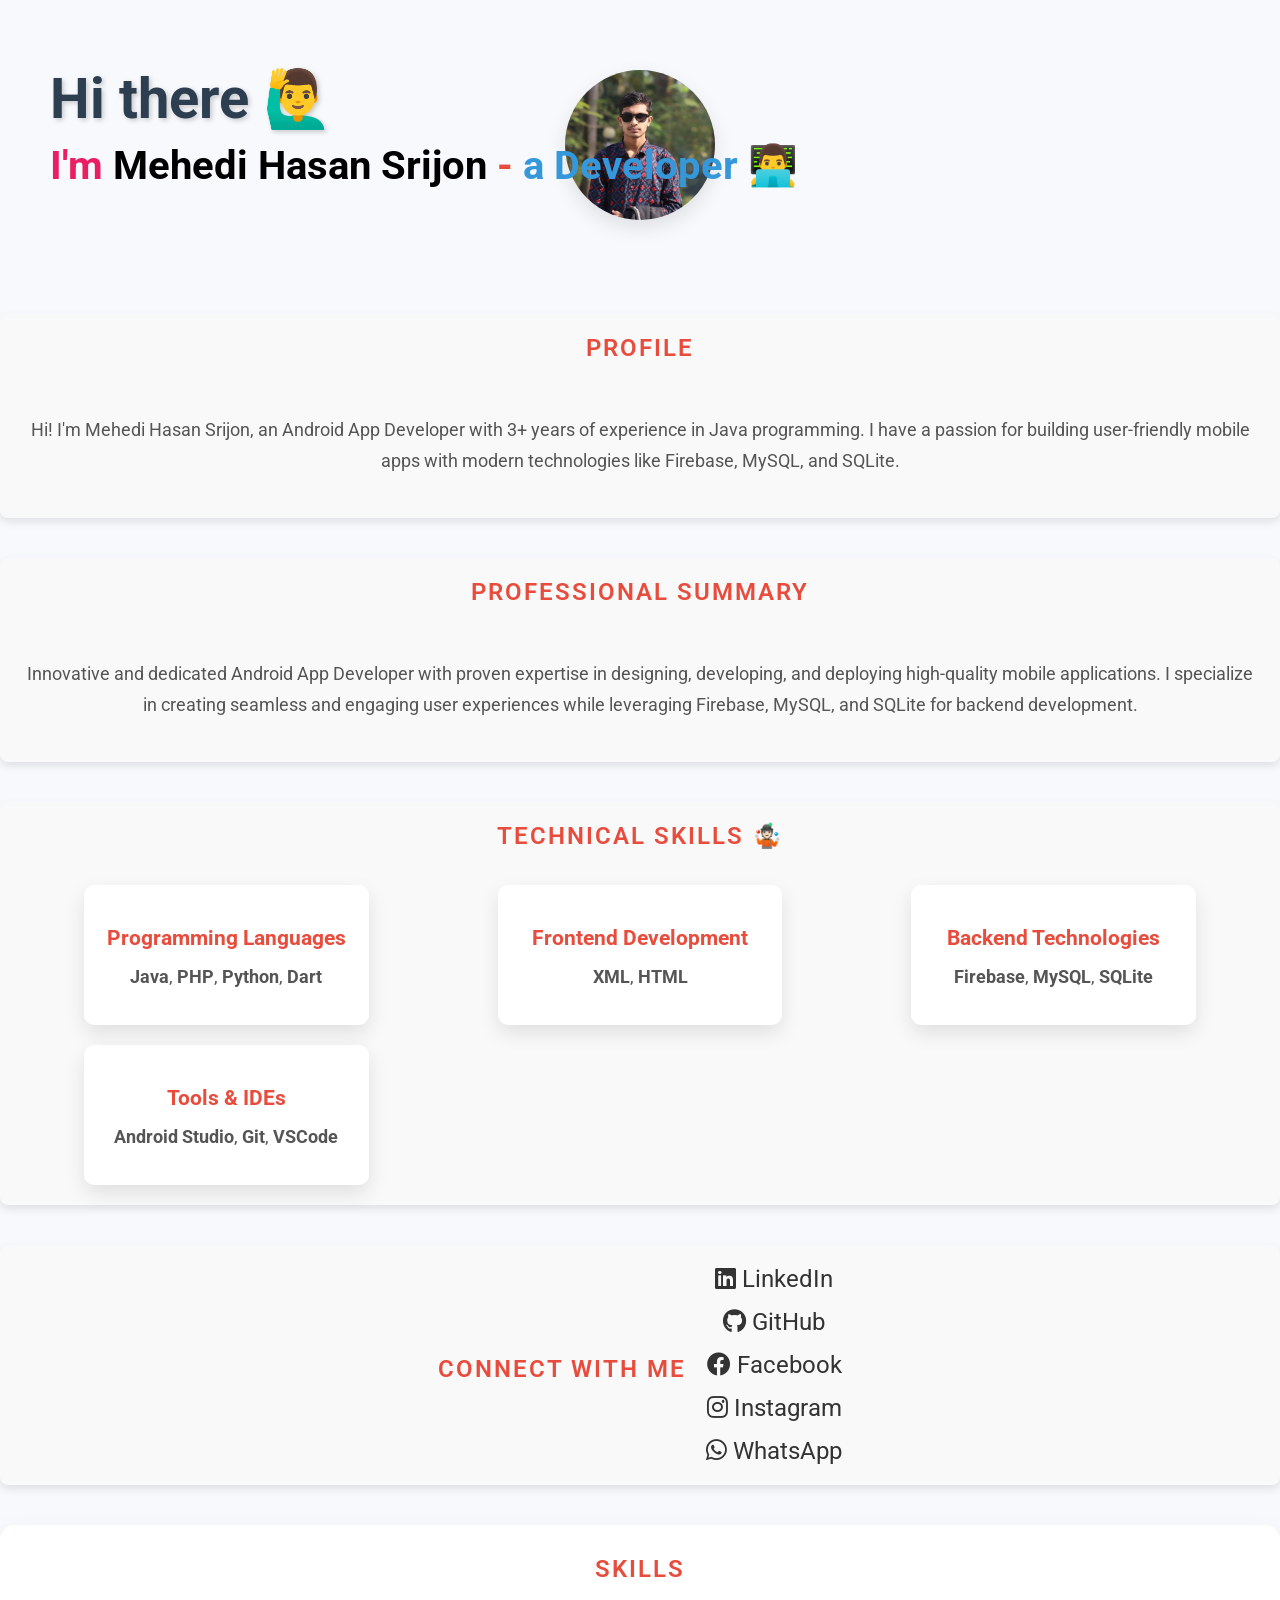
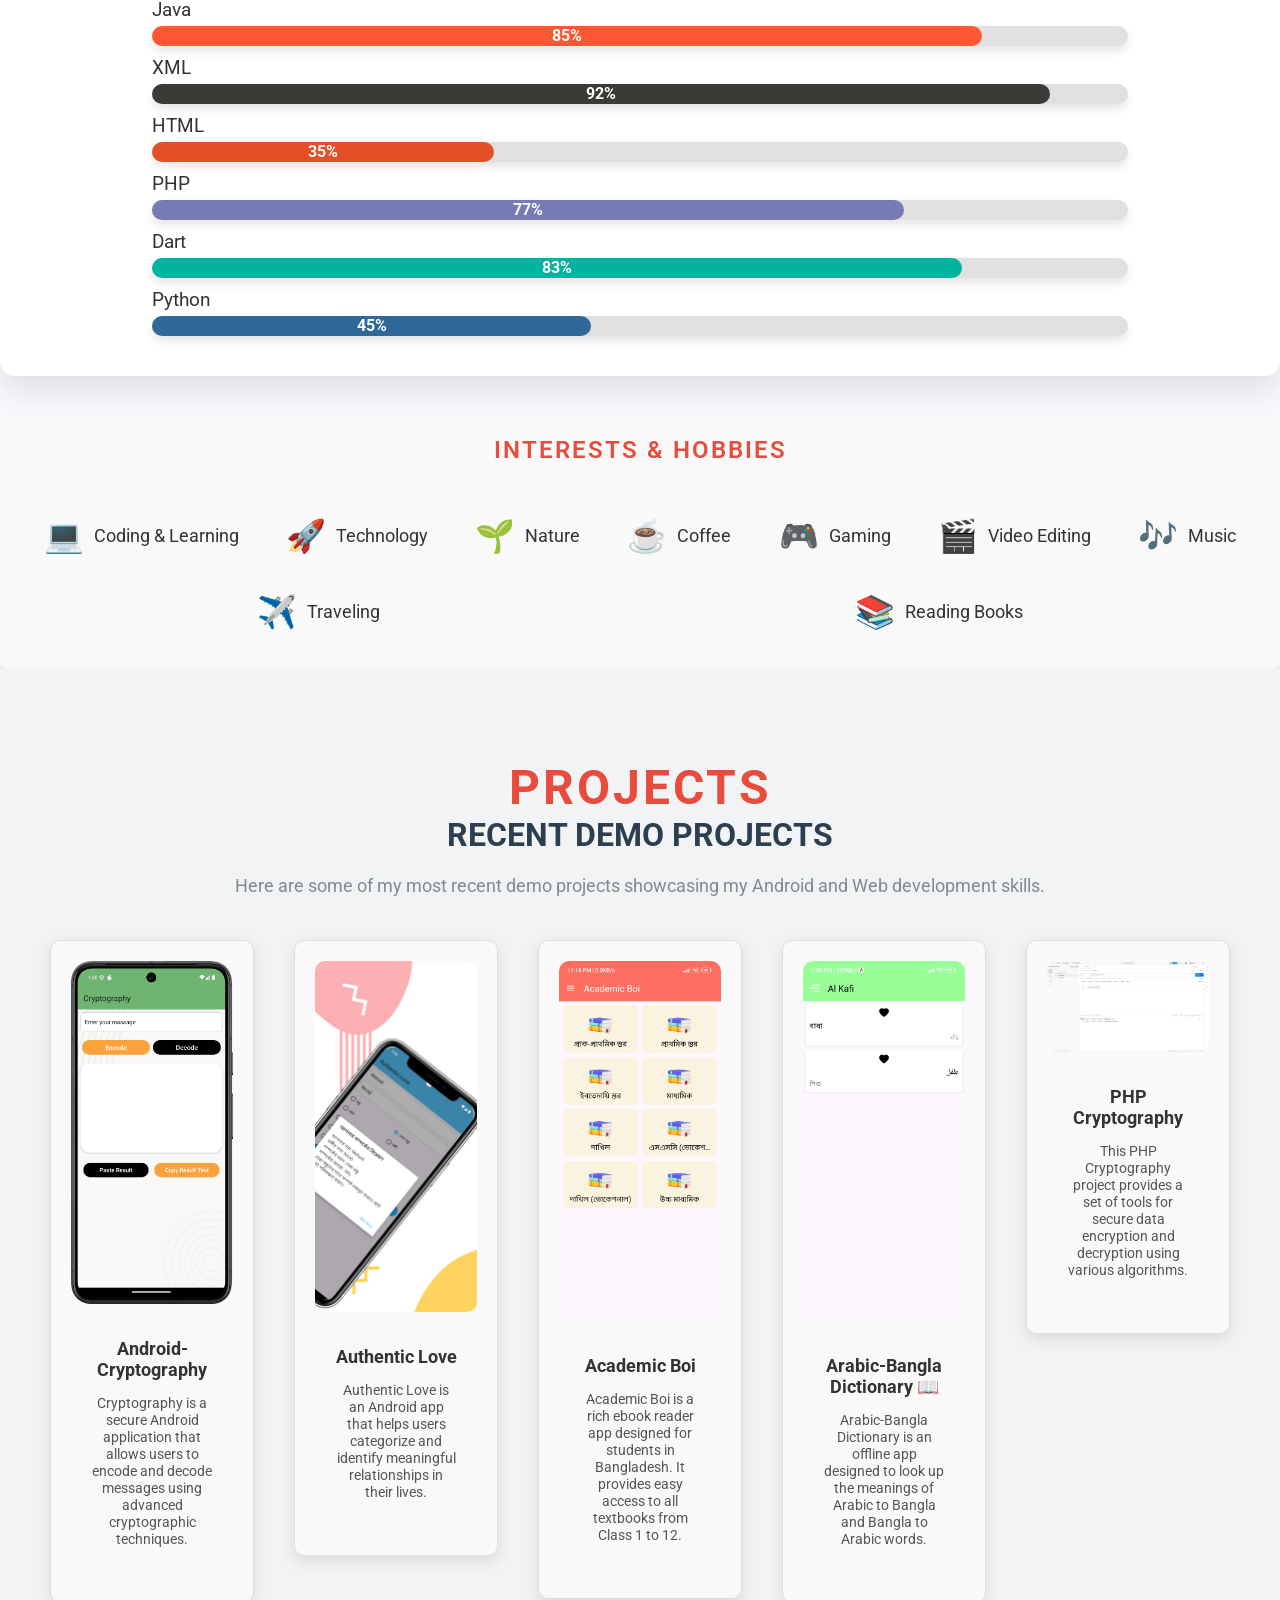
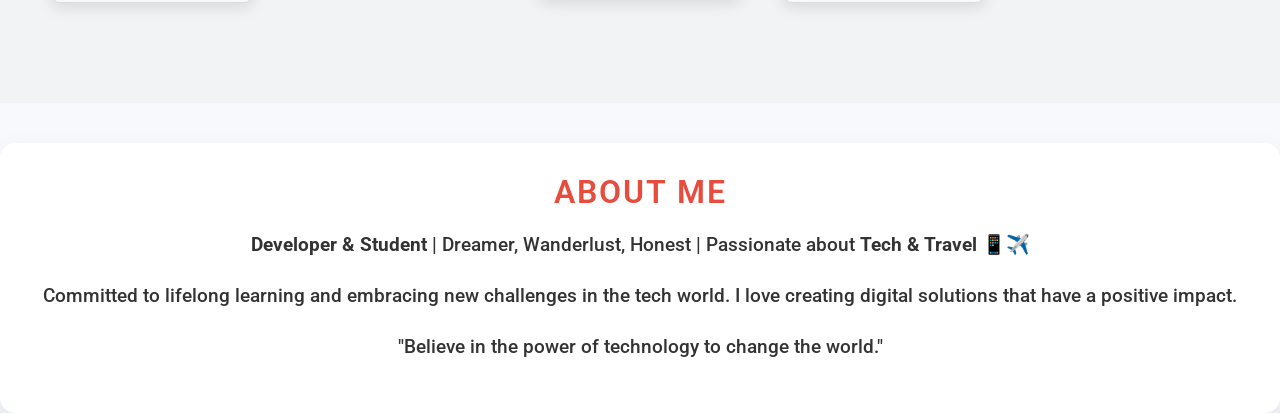
==== index.html @ 0624c105 "Initial commit" ====
<!DOCTYPE html>
<html lang="en">
<head>
    <meta charset="UTF-8">
    <meta name="viewport" content="width=device-width, initial-scale=1.0">
    <title>Mehedi Hasan Srijon - Android App Developer</title>
    <link href="https://fonts.googleapis.com/css2?family=Roboto:wght@400;500;700&display=swap" rel="stylesheet">
    <!-- FontAwesome CDN for icons -->
    <link rel="stylesheet" href="https://cdnjs.cloudflare.com/ajax/libs/font-awesome/6.0.0-beta3/css/all.min.css">
    <style>
        /* Body Styles */
        body {
            font-family: 'Roboto', sans-serif;
            margin: 0;
            padding: 0;
            background-color: #f7f9fc;
            color: #333;
            text-align: center;
        }

        .container {
            padding: 40px;
        }

        /* Content Box */
        .content {
            margin: 20px auto;
            padding: 40px;
            background-color: #ffffff;
            box-shadow: 0 15px 30px rgba(0, 0, 0, 0.1);
            width: 85%;
            border-radius: 15px;
            transition: transform 0.3s ease-in-out;
        }

        .content:hover {
            transform: scale(1.03);
        }

        .section-title {
            font-size: 2rem;
            color: #e74c3c; /* Red */
            margin-bottom: 20px;
            text-transform: uppercase;
            font-weight: 600;
            letter-spacing: 2px;
        }

        .section-text {
            font-size: 1.1rem;
            line-height: 1.8;
            margin-bottom: 20px;
            color: #555;
        }

        header {
            margin-bottom: 40px;
        }

        header h1 {
            font-size: 3.5rem;
            color: #333;
            margin-bottom: 10px;
            text-shadow: 2px 2px 5px rgba(0, 0, 0, 0.2);
        }

        header h2 {
            font-size: 2.5rem;
            color: #e74c3c;
            margin-bottom: 20px;
        }

        .profile-pic {
            border-radius: 50%;
            object-fit: cover;
            width: 250px;
            height: 250px;
            box-shadow: 0 8px 20px rgba(0, 0, 0, 0.1);
            transition: transform 0.3s ease-out;
        }

        .profile-pic:hover {
            transform: scale(1.1);
        }

        .btn {
            display: inline-block;
            padding: 14px 30px;
            font-size: 1.2rem;
            color: #fff;
            background-color: #e74c3c;
            border-radius: 50px;
            text-decoration: none;
            transition: background-color 0.3s ease-in-out;
        }

        .btn:hover {
            background-color: #c0392b;
        }

        /* Social Media Card */
        .social-card {
            margin-top: 40px;
            padding: 30px;
            background-color: #fff;
            box-shadow: 0 15px 30px rgba(0, 0, 0, 0.1);
            border-radius: 15px;
            display: flex;
            justify-content: center;
            align-items: center;
            flex-wrap: wrap;
            gap: 20px;
            transition: transform 0.3s ease, box-shadow 0.3s ease;
        }

        .social-card:hover {
            transform: scale(1.05);
            box-shadow: 0 12px 30px rgba(0, 0, 0, 0.15);
        }

        .social-links {
            display: flex;
            flex-direction: column;
            align-items: center;
            gap: 15px;
        }

        .social-links a {
            text-decoration: none;
            color: #333;
            font-size: 1.5rem;
            transition: color 0.3s ease-in-out;
        }

        .social-links a:hover {
            color: #e74c3c;
        }

        /* Skills Section */
        .skills-section {
            margin-top: 40px;
            padding: 30px;
            background-color: #fff;
            box-shadow: 0 15px 30px rgba(0, 0, 0, 0.1);
            border-radius: 15px;
        }

        .skill {
            margin-bottom: 30px;
            text-align: left;
            width: 80%;
            margin: 10px auto;
        }

        .skill-name {
            font-size: 1.2rem;
            margin-bottom: 5px;
        }

        .progress-bar {
            width: 100%;
            background-color: #e0e0e0;
            border-radius: 10px;
            height: 20px;
            box-shadow: 0 5px 10px rgba(0, 0, 0, 0.1);
        }

        .progress {
            height: 100%;
            border-radius: 10px;
            color: white;
            text-align: center;
            line-height: 20px;
            font-weight: bold;
            transition: width 1s ease;
        }

        .ftco-section {
    padding: 50px 0;
    background-color: #f1f3f4;
}

.ftco-section h1, .ftco-section h2 {
    font-size: 2.5rem;
    color: #333;
    text-transform: uppercase;
    font-weight: 700;
}

.ftco-section p {
    font-size: 1rem;
    color: #555;
}

.projects-grid {
    display: grid;
    grid-template-columns: repeat(auto-fill, minmax(250px, 1fr));
    gap: 25px;
    margin-top: 40px;
}

.project-card {
    border-radius: 10px;
    overflow: hidden;
    box-shadow: 0 8px 20px rgba(0, 0, 0, 0.1);
    background-color: #ffffff;
    transition: transform 0.3s ease, box-shadow 0.3s ease;
    margin: 10px;
}

.project-card:hover {
    transform: scale(1.05);
    box-shadow: 0 12px 30px rgba(0, 0, 0, 0.15);
}

.project-card img {
    width: 100%;
    height: auto;
    object-fit: cover;
    transition: transform 0.3s ease;
}

.project-card img:hover {
    transform: scale(1.1);
}

.project-card .text {
    padding: 20px;
}

.project-card .text h3 {
    font-size: 1.4rem;
    color: #e74c3c;
    margin-bottom: 15px;
}

.project-card .text p {
    font-size: 1rem;
    color: #555;
}

.projects-grid .project-card a {
    text-decoration: none;
}

/* Updated Colors for Projects Section */
.heading-section h1.big {
    font-size: 3rem;
    color: #e74c3c; /* Bright Red */
    text-transform: uppercase;
    font-weight: 700;
    letter-spacing: 3px;
}

.heading-section h2 {
    font-size: 2rem;
    color: #2c3e50; /* Dark Grey */
    margin-bottom: 15px;
}

.heading-section p {
    font-size: 1.1rem;
    color: #7f8c8d; /* Soft Grey */
    line-height: 1.6;
    margin-bottom: 30px;
}

.social-card {
    background-color: #f9f9f9;
    padding: 20px;
    border-radius: 8px;
    box-shadow: 0 4px 8px rgba(0, 0, 0, 0.1);
}

.section-title {
    font-size: 1.5em;
    margin-bottom: 15px;
    text-align: center;
}

.interests-list {
    display: flex;
    flex-wrap: wrap;
    justify-content: space-around;
}

.interest-item {
    display: flex;
    align-items: center;
    margin: 10px 20px;
}

.icon {
    font-size: 2em;
    margin-right: 10px;
}

p {
    font-size: 1.1em;
    color: #333;
}

/* Improved Colors for Profile Header */
header h1 {
    font-size: 3.5rem;
    color: #2c3e50; /* Dark Grey */
    margin-bottom: 10px;
    text-shadow: 2px 2px 5px rgba(0, 0, 0, 0.2);
}

header h2 {
    font-size: 2.5rem;
    color: #e74c3c; /* Red for emphasis */
    margin-bottom: 20px;
    font-weight: bold;
}

#typing-animation {
    color: #3498db; /* Blue for typing animation */
    font-weight: bold;
    display: inline-block;
}

/* Profile Picture Hover Effect */
.profile-pic {
    border-radius: 50%;
    object-fit: cover;
    width: 250px;
    height: 250px;
    box-shadow: 0 8px 20px rgba(0, 0, 0, 0.1);
    transition: transform 0.3s ease-out;
}

.profile-pic:hover {
    transform: scale(1.1);
}

.personal-info {
    margin-top: 40px;
    padding: 30px;
    background-color: #fff;
    box-shadow: 0 15px 30px rgba(0, 0, 0, 0.1);
    border-radius: 15px;
    text-align: center;
}

.personal-info h2 {
    font-size: 2rem;
    color: #e74c3c;
    margin-bottom: 15px;
}

.personal-info p {
    font-size: 1.2rem;
    color: #333;
    font-weight: 500;
    line-height: 1.6;
}

.highlight-im {
  color: #E91E63; /* Vibrant magenta for "I'm" */
}

.highlight-name {
  color: #000000; /* Rich teal for "Mehedi Hasan Srijon" */
}

.java { background-color: #FF5733; }
.kotlin { background-color: #7F52FF; }
.xml { background-color: #3B3A36; }
.html { background-color: #E34F26; }
.php { background-color: #777BB3; }
.dart { background-color: #00B4A0; }
.python { background-color: #306998; }



    </style>
</head>
<head>
  <style>
    header {
      background-image: url('images/Cover.jpg'); /* Replace with your background image path */
      background-size: cover; /* Ensures the image covers the entire header */
      background-position: center; /* Centers the image */
      color: white; /* Makes the text white for better visibility */
      padding: 50px; /* Adds padding around the header content */
      position: relative; /* Allows positioning of elements inside */
      text-align: center; /* Ensures the profile picture is centered */
    }
    .text-content {
      position: absolute; /* Positions the text content over the header */
      top: 50%; /* Vertically centers the text */
      left: 50px; /* Moves the text to the left */
      transform: translateY(-50%); /* Centers the text vertically */
      text-align: left; /* Aligns the text to the left */
    }
    h1, h2 {
      margin: 0; /* Removes default margins */
    }
    h1 {
      font-size: 2.5em; /* Adjusts the size of the main heading */
    }
    h2 {
      font-size: 1.5em; /* Adjusts the size of the subheading */
    }
    .profile-pic {
      margin-top: 20px; /* Adds space between the image and the header */
      border-radius: 50%; /* Makes the image circular */
      width: 150px; /* Adjust the size of the profile picture */
      height: 150px;
      object-fit: cover; /* Ensures the image fits nicely in the circular frame */
    }
  </style>
</head>

<body>
  <header>
    <div class="text-content">
      <h1>Hi there 🙋‍♂️</h1>
      <h2><span class="highlight-im">I'm</span> <span class="highlight-name">Mehedi Hasan Srijon</span> - <span id="typing-animation"></span></h2>
    </div>
    <img class="profile-pic" src="images/Profile Picture.jpg" alt="Mehedi Hasan Srijon">
  </header>

  <script>
    const typingTexts = [
      'a Developer 👨‍💻',
      'a Designer 🎨',
      'a Student 📚',
      'a Traveller ✈️',
      'a Coffee Lover ☕'
    ];

    const typingAnimationElement = document.getElementById('typing-animation');
    let textIndex = 0;
    let charIndex = 0;

    function type() {
      if (charIndex < typingTexts[textIndex].length) {
        typingAnimationElement.textContent += typingTexts[textIndex].charAt(charIndex);
        charIndex++;
        setTimeout(type, 100); // Adjust typing speed here (100ms per character)
      } else {
        setTimeout(erase, 2000); // Pause before erasing
      }
    }

    function erase() {
      if (charIndex > 0) {
        typingAnimationElement.textContent = typingAnimationElement.textContent.slice(0, -1);
        charIndex--;
        setTimeout(erase, 50); // Adjust erasing speed here (50ms per character)
      } else {
        textIndex = (textIndex + 1) % typingTexts.length; // Move to the next text
        setTimeout(type, 500); // Pause before typing the next text
      }
    }

    // Start the typing animation
    document.addEventListener('DOMContentLoaded', () => {
      type();
    });
  </script>

<body>
    <!-- About Section -->
    <div class="social-card">
      <h2 class="section-title">Profile</h2>
      <p class="section-text">
        Hi! I'm Mehedi Hasan Srijon, an Android App Developer with 3+ years of experience in Java programming. 
        I have a passion for building user-friendly mobile apps with modern technologies like Firebase, MySQL, and SQLite.
      </p>
    </div>
    
    <div class="social-card">
      <h2 class="section-title">Professional Summary</h2>
      <p class="section-text">
        Innovative and dedicated Android App Developer with proven expertise in designing, developing, and deploying high-quality mobile applications. 
        I specialize in creating seamless and engaging user experiences while leveraging Firebase, MySQL, and SQLite for backend development.
      </p>
    </div>

<!-- Technical Skills Section -->
<div class="social-card">
  <h2 class="section-title">Technical Skills 🤹🏻</h2>
  <div class="skills-row">
      <div class="skill-item">
          <h3>Programming Languages</h3>
          <p><strong>Java</strong>, <strong>PHP</strong>, <strong>Python</strong>, <strong>Dart</strong></p>
      </div>
      <div class="skill-item">
          <h3>Frontend Development</h3>
          <p><strong>XML</strong>, <strong>HTML</strong></p>
      </div>
      <div class="skill-item">
          <h3>Backend Technologies</h3>
          <p><strong>Firebase</strong>, <strong>MySQL</strong>, <strong>SQLite</strong></p>
      </div>
      <div class="skill-item">
          <h3>Tools & IDEs</h3>
          <p><strong>Android Studio</strong>, <strong>Git</strong>, <strong>VSCode</strong></p>
      </div>
  </div>
</div>

<!-- CSS to style the row layout -->
<style>
  .skills-row {
    display: flex;
    flex-wrap: wrap;
    justify-content: space-between;
    gap: 20px;
  }

  .skill-item {
    background-color: #ffffff;
    padding: 20px;
    border-radius: 10px;
    box-shadow: 0 8px 20px rgba(0, 0, 0, 0.1);
    width: 22%; /* Adjust the width for responsiveness */
    transition: transform 0.3s ease, box-shadow 0.3s ease;
  }

  .skill-item:hover {
    transform: scale(1.05);
    box-shadow: 0 12px 30px rgba(0, 0, 0, 0.15);
  }

  .skill-item h3 {
    font-size: 1.3rem;
    color: #e74c3c; /* Red for emphasis */
    margin-bottom: 10px;
  }

  .skill-item p {
    font-size: 1.1rem;
    color: #555;
  }

  /* Make the layout responsive */
  @media (max-width: 800px) {
    .skill-item {
      width: 45%; /* 2 items per row on medium screens */
    }
  }

  @media (max-width: 500px) {
    .skill-item {
      width: 100%; /* 1 item per row on small screens */
    }
  }
</style>

    <!-- Social Media Links Card -->
    <div class="social-card">
        <h3 class="section-title">Connect With Me</h3>
        <div class="social-links">
          <a href="https://www.linkedin.com/in/mehedihasansrijon" target="_blank"><i class="fab fa-linkedin"></i> LinkedIn</a>
          <a href="https://github.com/mehedihasansrijon" target="_blank"><i class="fab fa-github"></i> GitHub</a>
          <a href="https://www.facebook.com/mehedihasansrijon0" target="_blank"><i class="fab fa-facebook"></i> Facebook</a>
          <a href="https://www.instagram.com/mehedihasansrijon" target="_blank"><i class="fab fa-instagram"></i> Instagram</a>
          <a href="https://wa.link/hzqwtf" target="_blank"><i class="fab fa-whatsapp"></i> WhatsApp</a>
      </div>
    </div>

    <!-- Skills Section -->
    <div class="skills-section">
        <h2 class="section-title">Skills</h2>

        <!-- Java Skill -->
        <div class="skill">
            <div class="skill-name">Java</div>
            <div class="progress-bar">
                <div class="progress java" style="width: 85%;">85%</div>
            </div>
        </div>

        <!-- XML Skill -->
        <div class="skill">
            <div class="skill-name">XML</div>
            <div class="progress-bar">
                <div class="progress xml" style="width: 92%;">92%</div>
            </div>
        </div>

        <!-- HTML Skill -->
        <div class="skill">
            <div class="skill-name">HTML</div>
            <div class="progress-bar">
                <div class="progress html" style="width: 35%;">35%</div>
            </div>
        </div>

        <!-- PHP Skill -->
        <div class="skill">
            <div class="skill-name">PHP</div>
            <div class="progress-bar">
                <div class="progress php" style="width: 77%;">77%</div>
            </div>
        </div>

        <!-- Dart Skill -->
<div class="skill">
  <div class="skill-name">Dart</div>
  <div class="progress-bar">
      <div class="progress dart" style="width: 83%;">83%</div>
  </div>
</div>

<!-- Python Skill -->
<div class="skill">
  <div class="skill-name">Python</div>
  <div class="progress-bar">
      <div class="progress python" style="width: 45%;">45%</div>
  </div>
</div>
    </div>
</div>

<div class="social-card">
  <h2 class="section-title">Interests & Hobbies</h2>
  <div class="interests-list">
    <div class="interest-item">
      <span class="icon">💻</span>
      <p>Coding & Learning</p>
  </div>
    <div class="interest-item">
      <span class="icon">🚀</span>
      <p>Technology</p>
  </div>
    <div class="interest-item">
      <span class="icon">🌱</span>
      <p>Nature</p>
  </div>
    <div class="interest-item">
          <span class="icon">☕</span>
          <p>Coffee</p>
      </div>
      <div class="interest-item">
          <span class="icon">🎮</span>
          <p>Gaming</p>
      </div>
      <div class="interest-item">
          <span class="icon">🎬</span>
          <p>Video Editing</p>
      </div>
      <div class="interest-item">
          <span class="icon">🎶</span>
          <p>Music</p>
      </div>
      <div class="interest-item">
          <span class="icon">✈️</span>
          <p>Traveling</p>
      </div>
      <div class="interest-item">
          <span class="icon">📚</span>
          <p>Reading Books</p>
      </div>
  </div>
</div>


<!-- Project Section -->
<section class="ftco-section" id="project-section">
  <div class="container">
    <div class="row justify-content-center mb-5 pb-5">
      <div class="col-md-7 heading-section text-center">
        <h1 class="big">Projects</h1>
        <h2>Recent Demo Projects</h2>
        <p>Here are some of my most recent demo projects showcasing my Android and Web development skills.</p>
      </div>
    </div>

    <!-- Projects in Grid Layout -->
    <div class="row row-cols-1 row-cols-md-3 row-cols-lg-5 g-4">
      <!-- Project: Android-Cryptography -->
      <div class="col">
        <div class="project-card">
          <a href="https://github.com/mehedihasansrijon/Android-Cryptography" class="zoom-effect" target="_blank">
            <img src="images/Android-Cryptography.png" alt="Android-Cryptography App" class="img-fluid project-image">
          </a>
          <div class="text">
            <h3><a href="https://github.com/mehedihasansrijon/Android-Cryptography" target="_blank">Android-Cryptography</a></h3>
            <p>Cryptography is a secure Android application that allows users to encode and decode messages using advanced cryptographic techniques.</p>
          </div>
        </div>
      </div>

      <!-- Project: Authentic Love -->
      <div class="col">
        <div class="project-card">
          <a href="https://github.com/mehedihasansrijon/authentic-love" class="zoom-effect" target="_blank">
            <img src="images/Authentic Love.jpeg" alt="Authentic Love App" class="img-fluid project-image">
          </a>
          <div class="text">
            <h3><a href="https://github.com/mehedihasansrijon/authentic-love" target="_blank">Authentic Love</a></h3>
            <p>Authentic Love is an Android app that helps users categorize and identify meaningful relationships in their lives.</p>
          </div>
        </div>
      </div>

      <!-- Project: Academic Boi -->
      <div class="col">
        <div class="project-card">
          <a href="https://github.com/mehedihasansrijon/Academic-Boi" class="zoom-effect" target="_blank">
            <img src="images/Academic Boi.jpg" alt="Academic Boi App" class="img-fluid project-image">
          </a>
          <div class="text">
            <h3><a href="https://github.com/mehedihasansrijon/Academic-Boi" target="_blank">Academic Boi</a></h3>
            <p>Academic Boi is a rich ebook reader app designed for students in Bangladesh. It provides easy access to all textbooks from Class 1 to 12.</p>
          </div>
        </div>
      </div>

      <!-- Project: Arabic-Bangla Dictionary -->
      <div class="col">
        <div class="project-card">
          <a href="https://github.com/mehedihasansrijon/Arabic-Bangla-Dictionary" class="zoom-effect" target="_blank">
            <img src="images/Arabic-Bangla Dictionary.jpg" alt="Arabic-Bangla Dictionary App" class="img-fluid project-image">
          </a>
          <div class="text">
            <h3><a href="https://github.com/mehedihasansrijon/Arabic-Bangla-Dictionary" target="_blank">Arabic-Bangla Dictionary 📖</a></h3>
            <p>Arabic-Bangla Dictionary is an offline app designed to look up the meanings of Arabic to Bangla and Bangla to Arabic words.</p>
          </div>
        </div>
      </div>

      <!-- Project: PHP Cryptography -->
      <div class="col">
        <div class="project-card">
          <a href="https://github.com/mehedihasansrijon/PHP-Cryptography" class="zoom-effect" target="_blank">
            <img src="images/PHP Cryptography.png" alt="PHP Cryptography" class="img-fluid project-image">
          </a>
          <div class="text">
            <h3><a href="https://github.com/mehedihasansrijon/PHP-Cryptography" target="_blank">PHP Cryptography</a></h3>
            <p>This PHP Cryptography project provides a set of tools for secure data encryption and decryption using various algorithms.</p>
          </div>
        </div>
      </div>
    </div>
  </div>
</section>

<style>
  .project-image {
    width: 100%;  /* Ensures image takes full width within its container */
    height: 250px; /* Fixed height for the images to make them look consistent */
    object-fit: cover; /* Ensures images fill their container without distortion */
    border-radius: 10px; /* Rounded corners for a soft, modern look */
    transition: transform 0.3s ease, box-shadow 0.3s ease; /* Smooth hover effect */
  }

  .project-card:hover .project-image {
    transform: scale(1.05); /* Slight zoom effect */
    box-shadow: 0 4px 8px rgba(0, 0, 0, 0.2); /* Add subtle shadow on hover */
  }

  .project-card {
    border: 1px solid #ddd;
    border-radius: 10px;
    overflow: hidden;
    background: #fff;
    box-shadow: 0 2px 5px rgba(0, 0, 0, 0.1); /* Add subtle shadow around the card */
    transition: box-shadow 0.3s ease; /* Smooth shadow effect on hover */
  }

  .project-card:hover {
    box-shadow: 0 4px 10px rgba(0, 0, 0, 0.2); /* Increase shadow on hover */
  }

  .text {
    padding: 15px;
    text-align: center;
  }

  .text h3 a {
    font-size: 18px;
    color: #333;
    text-decoration: none;
  }

  .text p {
    font-size: 14px;
    color: #666;
    margin-top: 10px;
  }

  /* Grid styling */
  .row-cols-md-3 {
    display: grid;
    grid-template-columns: repeat(3, 1fr); /* 3 columns on medium screens */
    gap: 30px; /* Adjust the gap between items */
  }

  .row-cols-lg-5 {
    grid-template-columns: repeat(5, 1fr); /* 5 columns on large screens */
  }

  .g-4 {
    gap: 20px;
  }

  @media (max-width: 991px) {
    .row-cols-md-3 {
      grid-template-columns: repeat(2, 1fr); /* 2 columns on medium screens */
    }
  }

  @media (max-width: 767px) {
    .row-cols-md-3 {
      grid-template-columns: 1fr; /* 1 column on small screens */
    }
  }
</style>



<style>
    /* Grid Layout Styling */
    .project-grid {
        display: grid;
        grid-template-columns: repeat(auto-fill, minmax(300px, 1fr)); /* 4-5 items per row */
        gap: 20px; /* Space between items */
    }

    .project-card {
        background-color: #f9f9f9;
        padding: 20px;
        border-radius: 10px;
        box-shadow: 0px 5px 15px rgba(0, 0, 0, 0.1);
        text-align: center;
        transition: transform 0.3s ease-in-out;
    }

    .project-card:hover {
        transform: translateY(-10px);
    }

    .project-image {
        width: 100%;
        height: 200px; /* Uniform height for images */
        object-fit: cover;
        border-radius: 10px;
    }

    .project-card .text h3 {
        font-size: 1.1rem;
        font-weight: bold;
        margin-top: 10px;
    }

    .project-card .text p {
        font-size: 0.9rem;
        color: #555;
    }
</style>

<div class="personal-info">
  <h2 class="section-title">About Me</h2>
  <p class="section-text">
      <strong>Developer & Student</strong> | Dreamer, Wanderlust, Honest | Passionate about <strong>Tech & Travel</strong> 📱✈️
  </p>
  <p class="section-text">
      Committed to lifelong learning and embracing new challenges in the tech world. I love creating digital solutions that have a positive impact. 
  </p>
  <p class="section-text">
      "Believe in the power of technology to change the world."
  </p>
</div>

</body>
</html>
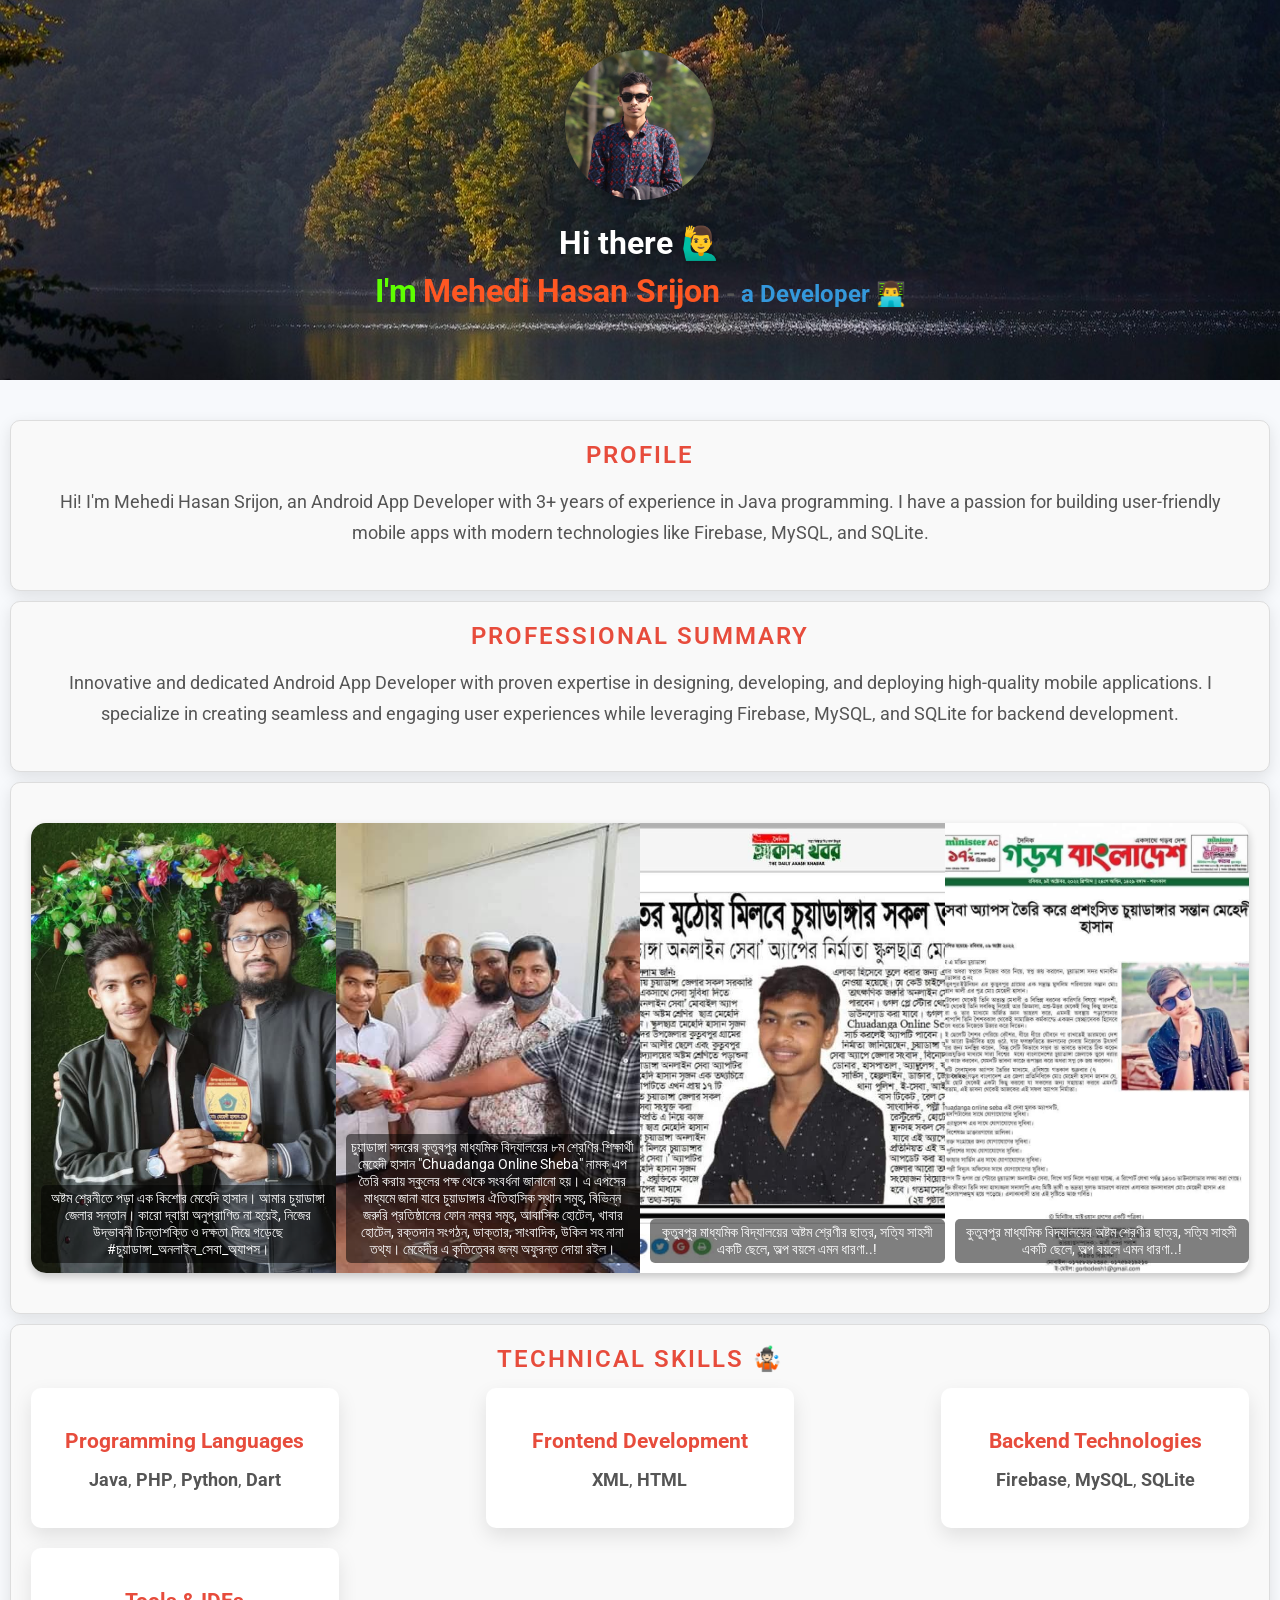
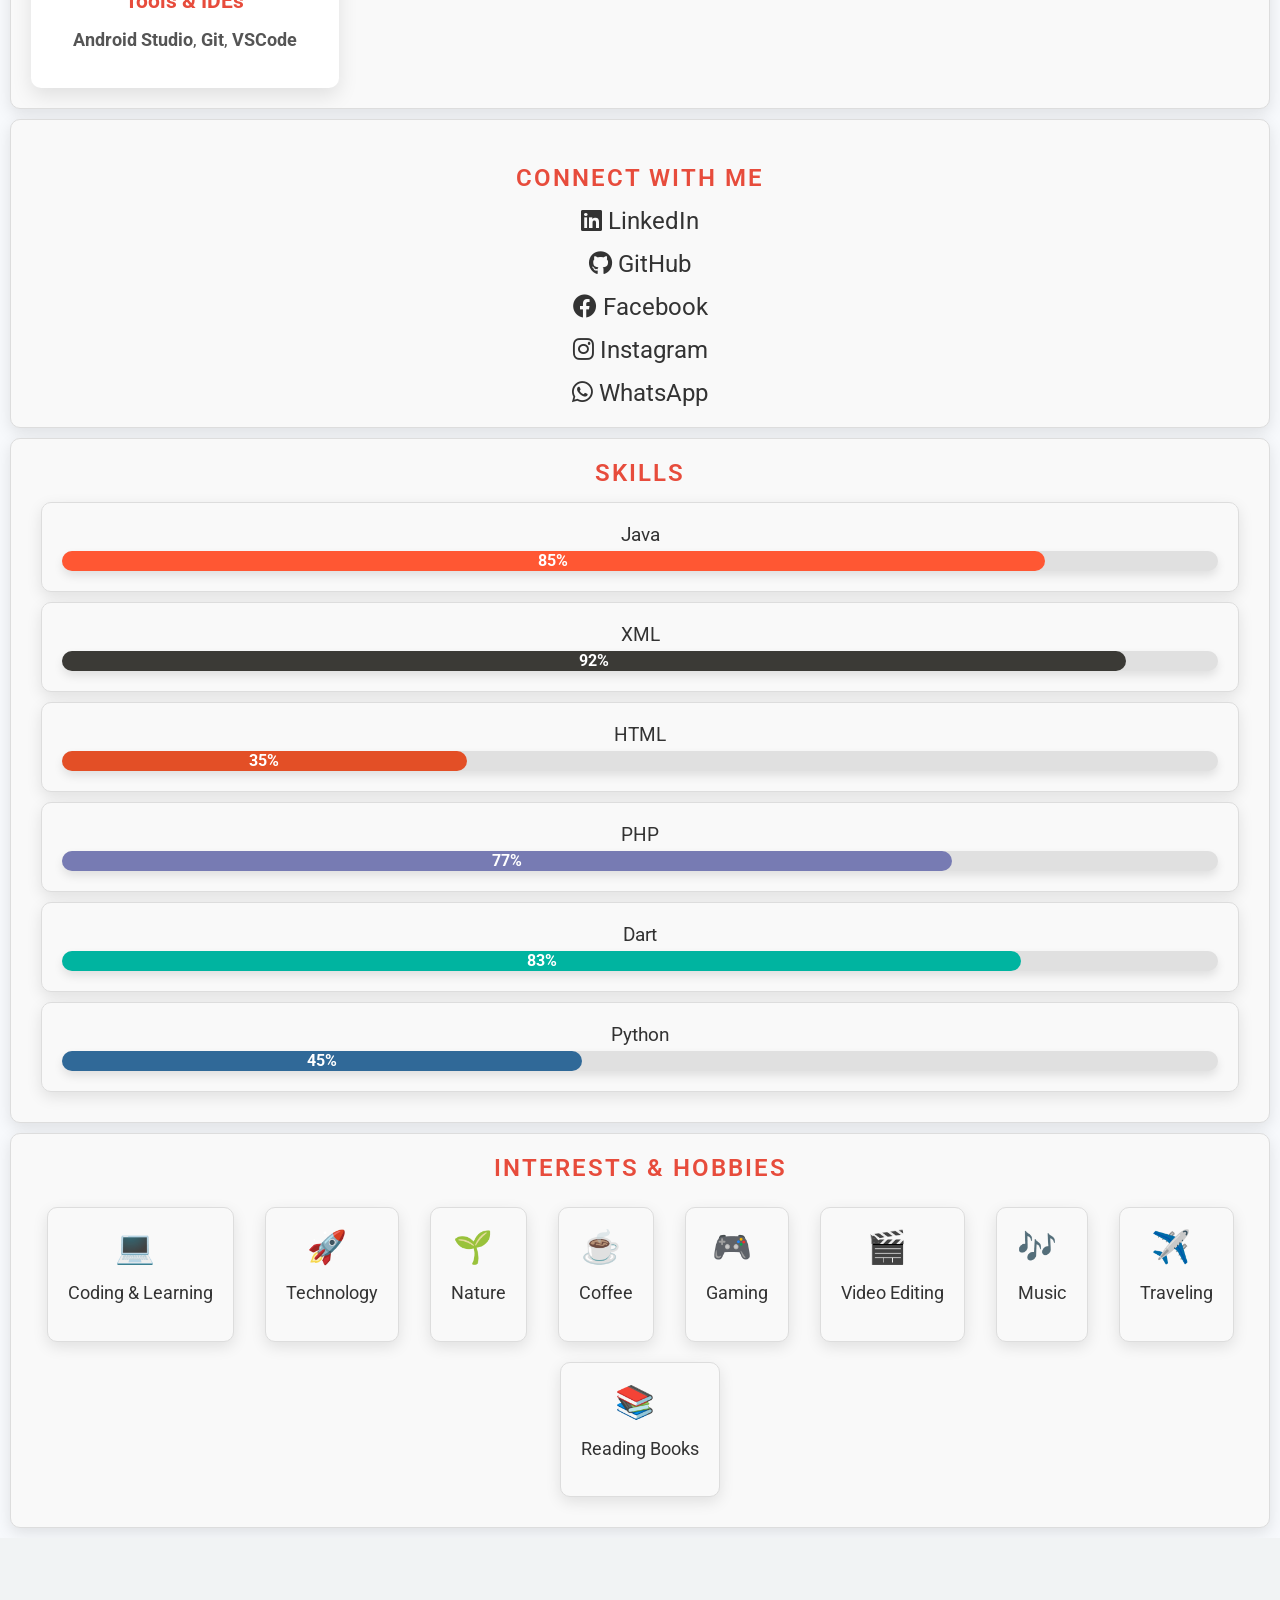
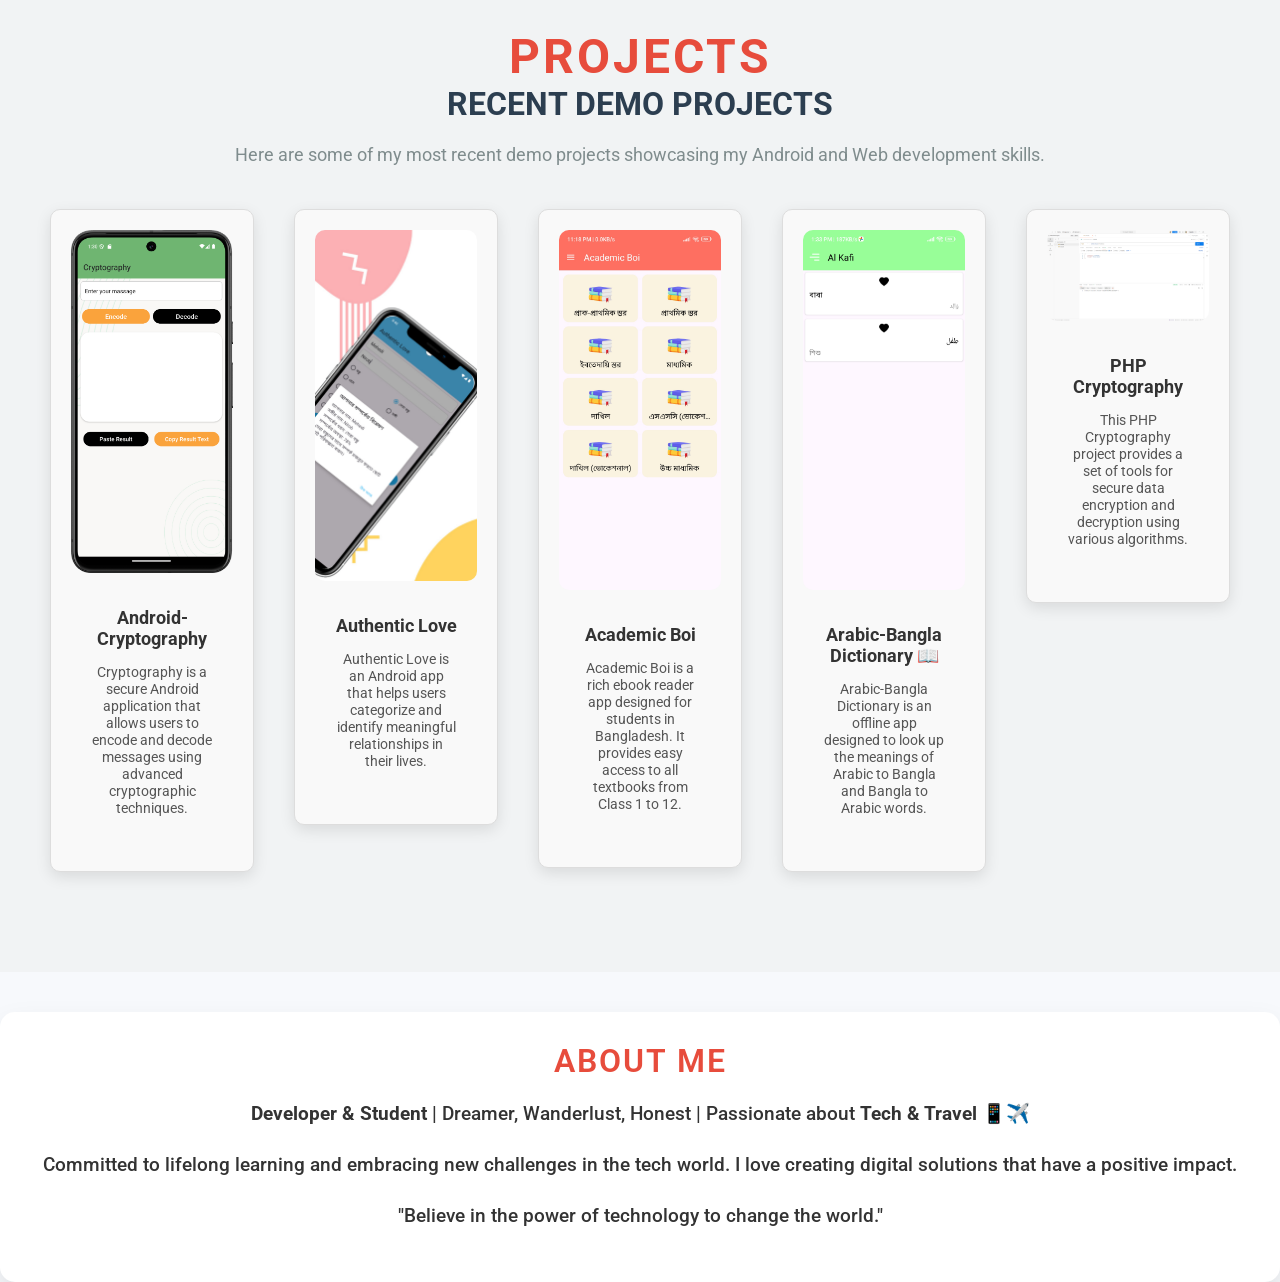
==== commit c62c8c97: "Reponsive design and something added." ====
--- a/index.html
+++ b/index.html
@@ -5,467 +5,68 @@
     <meta name="viewport" content="width=device-width, initial-scale=1.0">
     <title>Mehedi Hasan Srijon - Android App Developer</title>
     <link href="https://fonts.googleapis.com/css2?family=Roboto:wght@400;500;700&display=swap" rel="stylesheet">
-    <!-- FontAwesome CDN for icons -->
     <link rel="stylesheet" href="https://cdnjs.cloudflare.com/ajax/libs/font-awesome/6.0.0-beta3/css/all.min.css">
-    <style>
-        /* Body Styles */
-        body {
-            font-family: 'Roboto', sans-serif;
-            margin: 0;
-            padding: 0;
-            background-color: #f7f9fc;
-            color: #333;
-            text-align: center;
+    <link rel="stylesheet" href="style.css">
+  </head>
+<head>
+  <body>
+    <header>
+      <div class="profile-container">
+        <img class="profile-pic" src="images/Profile Picture.jpg" alt="Mehedi Hasan Srijon">
+      </div>
+      <div class="text-content">
+        <h1>Hi there 🙋‍♂️</h1>
+        <h2>
+          <span class="highlight-im">I'm</span>
+          <span class="highlight-name">Mehedi Hasan Srijon</span> - 
+          <span id="typing-animation"></span>
+        </h2>
+      </div>
+    </header>
+  
+    <script>
+      const typingTexts = [
+        'a Developer 👨‍💻',
+        'a Designer 🎨',
+        'a Student 📚',
+        'a Traveller ✈️',
+        'a Coffee Lover ☕'
+      ];
+  
+      const typingAnimationElement = document.getElementById('typing-animation');
+      let textIndex = 0;
+      let charIndex = 0;
+  
+      function type() {
+        if (charIndex < typingTexts[textIndex].length) {
+          typingAnimationElement.textContent += typingTexts[textIndex].charAt(charIndex);
+          charIndex++;
+          setTimeout(type, 100); // Adjust typing speed here (100ms per character)
+        } else {
+          setTimeout(erase, 2000); // Pause before erasing
         }
-
-        .container {
-            padding: 40px;
+      }
+  
+      function erase() {
+        if (charIndex > 0) {
+          typingAnimationElement.textContent = typingAnimationElement.textContent.slice(0, -1);
+          charIndex--;
+          setTimeout(erase, 50); // Adjust erasing speed here (50ms per character)
+        } else {
+          textIndex = (textIndex + 1) % typingTexts.length; // Move to the next text
+          setTimeout(type, 500); // Pause before typing the next text
         }
-
-        /* Content Box */
-        .content {
-            margin: 20px auto;
-            padding: 40px;
-            background-color: #ffffff;
-            box-shadow: 0 15px 30px rgba(0, 0, 0, 0.1);
-            width: 85%;
-            border-radius: 15px;
-            transition: transform 0.3s ease-in-out;
-        }
-
-        .content:hover {
-            transform: scale(1.03);
-        }
-
-        .section-title {
-            font-size: 2rem;
-            color: #e74c3c; /* Red */
-            margin-bottom: 20px;
-            text-transform: uppercase;
-            font-weight: 600;
-            letter-spacing: 2px;
-        }
-
-        .section-text {
-            font-size: 1.1rem;
-            line-height: 1.8;
-            margin-bottom: 20px;
-            color: #555;
-        }
-
-        header {
-            margin-bottom: 40px;
-        }
-
-        header h1 {
-            font-size: 3.5rem;
-            color: #333;
-            margin-bottom: 10px;
-            text-shadow: 2px 2px 5px rgba(0, 0, 0, 0.2);
-        }
-
-        header h2 {
-            font-size: 2.5rem;
-            color: #e74c3c;
-            margin-bottom: 20px;
-        }
-
-        .profile-pic {
-            border-radius: 50%;
-            object-fit: cover;
-            width: 250px;
-            height: 250px;
-            box-shadow: 0 8px 20px rgba(0, 0, 0, 0.1);
-            transition: transform 0.3s ease-out;
-        }
-
-        .profile-pic:hover {
-            transform: scale(1.1);
-        }
-
-        .btn {
-            display: inline-block;
-            padding: 14px 30px;
-            font-size: 1.2rem;
-            color: #fff;
-            background-color: #e74c3c;
-            border-radius: 50px;
-            text-decoration: none;
-            transition: background-color 0.3s ease-in-out;
-        }
-
-        .btn:hover {
-            background-color: #c0392b;
-        }
-
-        /* Social Media Card */
-        .social-card {
-            margin-top: 40px;
-            padding: 30px;
-            background-color: #fff;
-            box-shadow: 0 15px 30px rgba(0, 0, 0, 0.1);
-            border-radius: 15px;
-            display: flex;
-            justify-content: center;
-            align-items: center;
-            flex-wrap: wrap;
-            gap: 20px;
-            transition: transform 0.3s ease, box-shadow 0.3s ease;
-        }
-
-        .social-card:hover {
-            transform: scale(1.05);
-            box-shadow: 0 12px 30px rgba(0, 0, 0, 0.15);
-        }
-
-        .social-links {
-            display: flex;
-            flex-direction: column;
-            align-items: center;
-            gap: 15px;
-        }
-
-        .social-links a {
-            text-decoration: none;
-            color: #333;
-            font-size: 1.5rem;
-            transition: color 0.3s ease-in-out;
-        }
-
-        .social-links a:hover {
-            color: #e74c3c;
-        }
-
-        /* Skills Section */
-        .skills-section {
-            margin-top: 40px;
-            padding: 30px;
-            background-color: #fff;
-            box-shadow: 0 15px 30px rgba(0, 0, 0, 0.1);
-            border-radius: 15px;
-        }
-
-        .skill {
-            margin-bottom: 30px;
-            text-align: left;
-            width: 80%;
-            margin: 10px auto;
-        }
-
-        .skill-name {
-            font-size: 1.2rem;
-            margin-bottom: 5px;
-        }
-
-        .progress-bar {
-            width: 100%;
-            background-color: #e0e0e0;
-            border-radius: 10px;
-            height: 20px;
-            box-shadow: 0 5px 10px rgba(0, 0, 0, 0.1);
-        }
-
-        .progress {
-            height: 100%;
-            border-radius: 10px;
-            color: white;
-            text-align: center;
-            line-height: 20px;
-            font-weight: bold;
-            transition: width 1s ease;
-        }
-
-        .ftco-section {
-    padding: 50px 0;
-    background-color: #f1f3f4;
-}
-
-.ftco-section h1, .ftco-section h2 {
-    font-size: 2.5rem;
-    color: #333;
-    text-transform: uppercase;
-    font-weight: 700;
-}
-
-.ftco-section p {
-    font-size: 1rem;
-    color: #555;
-}
-
-.projects-grid {
-    display: grid;
-    grid-template-columns: repeat(auto-fill, minmax(250px, 1fr));
-    gap: 25px;
-    margin-top: 40px;
-}
-
-.project-card {
-    border-radius: 10px;
-    overflow: hidden;
-    box-shadow: 0 8px 20px rgba(0, 0, 0, 0.1);
-    background-color: #ffffff;
-    transition: transform 0.3s ease, box-shadow 0.3s ease;
-    margin: 10px;
-}
-
-.project-card:hover {
-    transform: scale(1.05);
-    box-shadow: 0 12px 30px rgba(0, 0, 0, 0.15);
-}
-
-.project-card img {
-    width: 100%;
-    height: auto;
-    object-fit: cover;
-    transition: transform 0.3s ease;
-}
-
-.project-card img:hover {
-    transform: scale(1.1);
-}
-
-.project-card .text {
-    padding: 20px;
-}
-
-.project-card .text h3 {
-    font-size: 1.4rem;
-    color: #e74c3c;
-    margin-bottom: 15px;
-}
-
-.project-card .text p {
-    font-size: 1rem;
-    color: #555;
-}
-
-.projects-grid .project-card a {
-    text-decoration: none;
-}
-
-/* Updated Colors for Projects Section */
-.heading-section h1.big {
-    font-size: 3rem;
-    color: #e74c3c; /* Bright Red */
-    text-transform: uppercase;
-    font-weight: 700;
-    letter-spacing: 3px;
-}
-
-.heading-section h2 {
-    font-size: 2rem;
-    color: #2c3e50; /* Dark Grey */
-    margin-bottom: 15px;
-}
-
-.heading-section p {
-    font-size: 1.1rem;
-    color: #7f8c8d; /* Soft Grey */
-    line-height: 1.6;
-    margin-bottom: 30px;
-}
-
-.social-card {
-    background-color: #f9f9f9;
-    padding: 20px;
-    border-radius: 8px;
-    box-shadow: 0 4px 8px rgba(0, 0, 0, 0.1);
-}
-
-.section-title {
-    font-size: 1.5em;
-    margin-bottom: 15px;
-    text-align: center;
-}
-
-.interests-list {
-    display: flex;
-    flex-wrap: wrap;
-    justify-content: space-around;
-}
-
-.interest-item {
-    display: flex;
-    align-items: center;
-    margin: 10px 20px;
-}
-
-.icon {
-    font-size: 2em;
-    margin-right: 10px;
-}
-
-p {
-    font-size: 1.1em;
-    color: #333;
-}
-
-/* Improved Colors for Profile Header */
-header h1 {
-    font-size: 3.5rem;
-    color: #2c3e50; /* Dark Grey */
-    margin-bottom: 10px;
-    text-shadow: 2px 2px 5px rgba(0, 0, 0, 0.2);
-}
-
-header h2 {
-    font-size: 2.5rem;
-    color: #e74c3c; /* Red for emphasis */
-    margin-bottom: 20px;
-    font-weight: bold;
-}
-
-#typing-animation {
-    color: #3498db; /* Blue for typing animation */
-    font-weight: bold;
-    display: inline-block;
-}
-
-/* Profile Picture Hover Effect */
-.profile-pic {
-    border-radius: 50%;
-    object-fit: cover;
-    width: 250px;
-    height: 250px;
-    box-shadow: 0 8px 20px rgba(0, 0, 0, 0.1);
-    transition: transform 0.3s ease-out;
-}
-
-.profile-pic:hover {
-    transform: scale(1.1);
-}
-
-.personal-info {
-    margin-top: 40px;
-    padding: 30px;
-    background-color: #fff;
-    box-shadow: 0 15px 30px rgba(0, 0, 0, 0.1);
-    border-radius: 15px;
-    text-align: center;
-}
-
-.personal-info h2 {
-    font-size: 2rem;
-    color: #e74c3c;
-    margin-bottom: 15px;
-}
-
-.personal-info p {
-    font-size: 1.2rem;
-    color: #333;
-    font-weight: 500;
-    line-height: 1.6;
-}
-
-.highlight-im {
-  color: #E91E63; /* Vibrant magenta for "I'm" */
-}
-
-.highlight-name {
-  color: #000000; /* Rich teal for "Mehedi Hasan Srijon" */
-}
-
-.java { background-color: #FF5733; }
-.kotlin { background-color: #7F52FF; }
-.xml { background-color: #3B3A36; }
-.html { background-color: #E34F26; }
-.php { background-color: #777BB3; }
-.dart { background-color: #00B4A0; }
-.python { background-color: #306998; }
-
-
-
-    </style>
-</head>
-<head>
-  <style>
-    header {
-      background-image: url('images/Cover.jpg'); /* Replace with your background image path */
-      background-size: cover; /* Ensures the image covers the entire header */
-      background-position: center; /* Centers the image */
-      color: white; /* Makes the text white for better visibility */
-      padding: 50px; /* Adds padding around the header content */
-      position: relative; /* Allows positioning of elements inside */
-      text-align: center; /* Ensures the profile picture is centered */
-    }
-    .text-content {
-      position: absolute; /* Positions the text content over the header */
-      top: 50%; /* Vertically centers the text */
-      left: 50px; /* Moves the text to the left */
-      transform: translateY(-50%); /* Centers the text vertically */
-      text-align: left; /* Aligns the text to the left */
-    }
-    h1, h2 {
-      margin: 0; /* Removes default margins */
-    }
-    h1 {
-      font-size: 2.5em; /* Adjusts the size of the main heading */
-    }
-    h2 {
-      font-size: 1.5em; /* Adjusts the size of the subheading */
-    }
-    .profile-pic {
-      margin-top: 20px; /* Adds space between the image and the header */
-      border-radius: 50%; /* Makes the image circular */
-      width: 150px; /* Adjust the size of the profile picture */
-      height: 150px;
-      object-fit: cover; /* Ensures the image fits nicely in the circular frame */
-    }
-  </style>
-</head>
-
-<body>
-  <header>
-    <div class="text-content">
-      <h1>Hi there 🙋‍♂️</h1>
-      <h2><span class="highlight-im">I'm</span> <span class="highlight-name">Mehedi Hasan Srijon</span> - <span id="typing-animation"></span></h2>
-    </div>
-    <img class="profile-pic" src="images/Profile Picture.jpg" alt="Mehedi Hasan Srijon">
-  </header>
-
-  <script>
-    const typingTexts = [
-      'a Developer 👨‍💻',
-      'a Designer 🎨',
-      'a Student 📚',
-      'a Traveller ✈️',
-      'a Coffee Lover ☕'
-    ];
-
-    const typingAnimationElement = document.getElementById('typing-animation');
-    let textIndex = 0;
-    let charIndex = 0;
-
-    function type() {
-      if (charIndex < typingTexts[textIndex].length) {
-        typingAnimationElement.textContent += typingTexts[textIndex].charAt(charIndex);
-        charIndex++;
-        setTimeout(type, 100); // Adjust typing speed here (100ms per character)
-      } else {
-        setTimeout(erase, 2000); // Pause before erasing
       }
-    }
-
-    function erase() {
-      if (charIndex > 0) {
-        typingAnimationElement.textContent = typingAnimationElement.textContent.slice(0, -1);
-        charIndex--;
-        setTimeout(erase, 50); // Adjust erasing speed here (50ms per character)
-      } else {
-        textIndex = (textIndex + 1) % typingTexts.length; // Move to the next text
-        setTimeout(type, 500); // Pause before typing the next text
-      }
-    }
-
-    // Start the typing animation
-    document.addEventListener('DOMContentLoaded', () => {
-      type();
-    });
-  </script>
+  
+      // Start the typing animation
+      document.addEventListener('DOMContentLoaded', () => {
+        type();
+      });
+    </script>
 
 <body>
     <!-- About Section -->
-    <div class="social-card">
+    <div class="project-card">
       <h2 class="section-title">Profile</h2>
       <p class="section-text">
         Hi! I'm Mehedi Hasan Srijon, an Android App Developer with 3+ years of experience in Java programming. 
@@ -473,7 +74,7 @@
       </p>
     </div>
     
-    <div class="social-card">
+    <div class="project-card">
       <h2 class="section-title">Professional Summary</h2>
       <p class="section-text">
         Innovative and dedicated Android App Developer with proven expertise in designing, developing, and deploying high-quality mobile applications. 
@@ -481,8 +82,64 @@
       </p>
     </div>
 
+<!-- My Achievements Section -->
+<div class="project-card">
+  <div class="vertical-split-slider">
+    <div class="split-slider-container">
+      
+      <div class="split-slide">
+        <img src="images/Masud Rana Bhaiya.jpg" alt="Image 1">
+        <div class="description">
+          অষ্টম শ্রেনীতে পড়া এক কিশোর মেহেদি হাসান। আমার চুয়াডাঙ্গা জেলার সন্তান। কারো দ্বারা অনুপ্রাণিত না হয়েই, নিজের উদ্ভাবনী চিন্তাশক্তি ও দক্ষতা দিয়ে গড়েছে #চুয়াডাঙ্গা_অনলাইন_সেবা_অ্যাপস।
+        </div>
+      </div>
+      
+      <div class="split-slide">
+        <img src="images/Kutubpur High School.jpg" alt="Image 2">
+        <div class="description">
+          চুয়াডাঙ্গা সদরের কুতুবপুর মাধ্যমিক বিদ্যালয়ের ৮ম শ্রেণির শিক্ষার্থী মেহেদী হাসান "Chuadanga Online Sheba" নামক এপ তৈরি করায় স্কুলের পক্ষ থেকে সংবর্ধনা জানানো হয়। এ এপসের মাধ্যমে জানা যাবে চুয়াডাঙ্গার ঐতিহাসিক স্থান সমুহ, বিভিন্ন জরুরি প্রতিষ্ঠানের ফোন নম্বর সমূহ, আবাসিক হোটেল,  খাবার হোটেল, রক্তদান সংগঠন,  ডাক্তার, সাংবাদিক,  উকিল সহ নানা তথ্য। মেহেদীর এ কৃতিত্বের জন্য অফুরন্ত দোয়া রইল।
+        </div>
+      </div>
+
+      <div class="split-slide">
+        <img src="images/Akash Khobor News.jpg" alt="Image 3">
+        <div class="description">
+          কুতুবপুর মাধ্যমিক বিদ্যালয়ের অষ্টম শ্রেণীর ছাত্র, সত্যি সাহসী একটি ছেলে, অল্প বয়সে এমন ধারণা..!
+        </div>
+      </div>
+
+      <div class="split-slide">
+        <img src="images/Gorbo Bangladesh News.jpg" alt="Image 4">
+        <div class="description">
+          কুতুবপুর মাধ্যমিক বিদ্যালয়ের অষ্টম শ্রেণীর ছাত্র, সত্যি সাহসী একটি ছেলে, অল্প বয়সে এমন ধারণা..!
+        </div>
+      </div>
+
+    </div>
+  </div>
+</div>
+
+<!-- Include JavaScript for Automatic Sliding -->
+<script>
+  document.addEventListener("DOMContentLoaded", function () {
+    const slider = document.querySelector(".slider");
+    let index = 0;
+
+    function slideShow() {
+      const totalSlides = document.querySelectorAll(".slide").length;
+      index = (index + 1) % totalSlides; // Increment index in a loop
+      slider.style.transform = `translateX(-${index * 100}%)`; // Move to the next slide
+    }
+
+    // Set automatic sliding every 3 seconds
+    setInterval(slideShow, 3000);
+  });
+</script>
+
+</body>
+
 <!-- Technical Skills Section -->
-<div class="social-card">
+<div class="project-card">
   <h2 class="section-title">Technical Skills 🤹🏻</h2>
   <div class="skills-row">
       <div class="skill-item">
@@ -504,56 +161,8 @@
   </div>
 </div>
 
-<!-- CSS to style the row layout -->
-<style>
-  .skills-row {
-    display: flex;
-    flex-wrap: wrap;
-    justify-content: space-between;
-    gap: 20px;
-  }
-
-  .skill-item {
-    background-color: #ffffff;
-    padding: 20px;
-    border-radius: 10px;
-    box-shadow: 0 8px 20px rgba(0, 0, 0, 0.1);
-    width: 22%; /* Adjust the width for responsiveness */
-    transition: transform 0.3s ease, box-shadow 0.3s ease;
-  }
-
-  .skill-item:hover {
-    transform: scale(1.05);
-    box-shadow: 0 12px 30px rgba(0, 0, 0, 0.15);
-  }
-
-  .skill-item h3 {
-    font-size: 1.3rem;
-    color: #e74c3c; /* Red for emphasis */
-    margin-bottom: 10px;
-  }
-
-  .skill-item p {
-    font-size: 1.1rem;
-    color: #555;
-  }
-
-  /* Make the layout responsive */
-  @media (max-width: 800px) {
-    .skill-item {
-      width: 45%; /* 2 items per row on medium screens */
-    }
-  }
-
-  @media (max-width: 500px) {
-    .skill-item {
-      width: 100%; /* 1 item per row on small screens */
-    }
-  }
-</style>
-
     <!-- Social Media Links Card -->
-    <div class="social-card">
+    <div class="project-card">
         <h3 class="section-title">Connect With Me</h3>
         <div class="social-links">
           <a href="https://www.linkedin.com/in/mehedihasansrijon" target="_blank"><i class="fab fa-linkedin"></i> LinkedIn</a>
@@ -565,11 +174,11 @@
     </div>
 
     <!-- Skills Section -->
-    <div class="skills-section">
+    <div class="project-card">
         <h2 class="section-title">Skills</h2>
 
         <!-- Java Skill -->
-        <div class="skill">
+        <div class="project-card">
             <div class="skill-name">Java</div>
             <div class="progress-bar">
                 <div class="progress java" style="width: 85%;">85%</div>
@@ -577,31 +186,31 @@
         </div>
 
         <!-- XML Skill -->
-        <div class="skill">
-            <div class="skill-name">XML</div>
+        <div class="project-card">
+          <div class="skill-name">XML</div>
             <div class="progress-bar">
                 <div class="progress xml" style="width: 92%;">92%</div>
             </div>
         </div>
 
         <!-- HTML Skill -->
-        <div class="skill">
-            <div class="skill-name">HTML</div>
+        <div class="project-card">
+          <div class="skill-name">HTML</div>
             <div class="progress-bar">
                 <div class="progress html" style="width: 35%;">35%</div>
             </div>
         </div>
 
         <!-- PHP Skill -->
-        <div class="skill">
-            <div class="skill-name">PHP</div>
+        <div class="project-card">
+          <div class="skill-name">PHP</div>
             <div class="progress-bar">
                 <div class="progress php" style="width: 77%;">77%</div>
             </div>
         </div>
 
         <!-- Dart Skill -->
-<div class="skill">
+<div class="project-card">
   <div class="skill-name">Dart</div>
   <div class="progress-bar">
       <div class="progress dart" style="width: 83%;">83%</div>
@@ -609,7 +218,7 @@
 </div>
 
 <!-- Python Skill -->
-<div class="skill">
+<div class="project-card">
   <div class="skill-name">Python</div>
   <div class="progress-bar">
       <div class="progress python" style="width: 45%;">45%</div>
@@ -618,43 +227,43 @@
     </div>
 </div>
 
-<div class="social-card">
+<div class="project-card">
   <h2 class="section-title">Interests & Hobbies</h2>
   <div class="interests-list">
-    <div class="interest-item">
+    <div class="project-card">
       <span class="icon">💻</span>
       <p>Coding & Learning</p>
   </div>
-    <div class="interest-item">
-      <span class="icon">🚀</span>
+  <div class="project-card">
+    <span class="icon">🚀</span>
       <p>Technology</p>
   </div>
-    <div class="interest-item">
-      <span class="icon">🌱</span>
+  <div class="project-card">
+    <span class="icon">🌱</span>
       <p>Nature</p>
   </div>
-    <div class="interest-item">
-          <span class="icon">☕</span>
+  <div class="project-card">
+    <span class="icon">☕</span>
           <p>Coffee</p>
       </div>
-      <div class="interest-item">
-          <span class="icon">🎮</span>
+      <div class="project-card">
+        <span class="icon">🎮</span>
           <p>Gaming</p>
       </div>
-      <div class="interest-item">
-          <span class="icon">🎬</span>
+      <div class="project-card">
+        <span class="icon">🎬</span>
           <p>Video Editing</p>
       </div>
-      <div class="interest-item">
-          <span class="icon">🎶</span>
+      <div class="project-card">
+        <span class="icon">🎶</span>
           <p>Music</p>
       </div>
-      <div class="interest-item">
-          <span class="icon">✈️</span>
+      <div class="project-card">
+        <span class="icon">✈️</span>
           <p>Traveling</p>
       </div>
-      <div class="interest-item">
-          <span class="icon">📚</span>
+      <div class="project-card">
+        <span class="icon">📚</span>
           <p>Reading Books</p>
       </div>
   </div>
@@ -741,120 +350,6 @@
     </div>
   </div>
 </section>
-
-<style>
-  .project-image {
-    width: 100%;  /* Ensures image takes full width within its container */
-    height: 250px; /* Fixed height for the images to make them look consistent */
-    object-fit: cover; /* Ensures images fill their container without distortion */
-    border-radius: 10px; /* Rounded corners for a soft, modern look */
-    transition: transform 0.3s ease, box-shadow 0.3s ease; /* Smooth hover effect */
-  }
-
-  .project-card:hover .project-image {
-    transform: scale(1.05); /* Slight zoom effect */
-    box-shadow: 0 4px 8px rgba(0, 0, 0, 0.2); /* Add subtle shadow on hover */
-  }
-
-  .project-card {
-    border: 1px solid #ddd;
-    border-radius: 10px;
-    overflow: hidden;
-    background: #fff;
-    box-shadow: 0 2px 5px rgba(0, 0, 0, 0.1); /* Add subtle shadow around the card */
-    transition: box-shadow 0.3s ease; /* Smooth shadow effect on hover */
-  }
-
-  .project-card:hover {
-    box-shadow: 0 4px 10px rgba(0, 0, 0, 0.2); /* Increase shadow on hover */
-  }
-
-  .text {
-    padding: 15px;
-    text-align: center;
-  }
-
-  .text h3 a {
-    font-size: 18px;
-    color: #333;
-    text-decoration: none;
-  }
-
-  .text p {
-    font-size: 14px;
-    color: #666;
-    margin-top: 10px;
-  }
-
-  /* Grid styling */
-  .row-cols-md-3 {
-    display: grid;
-    grid-template-columns: repeat(3, 1fr); /* 3 columns on medium screens */
-    gap: 30px; /* Adjust the gap between items */
-  }
-
-  .row-cols-lg-5 {
-    grid-template-columns: repeat(5, 1fr); /* 5 columns on large screens */
-  }
-
-  .g-4 {
-    gap: 20px;
-  }
-
-  @media (max-width: 991px) {
-    .row-cols-md-3 {
-      grid-template-columns: repeat(2, 1fr); /* 2 columns on medium screens */
-    }
-  }
-
-  @media (max-width: 767px) {
-    .row-cols-md-3 {
-      grid-template-columns: 1fr; /* 1 column on small screens */
-    }
-  }
-</style>
-
-
-
-<style>
-    /* Grid Layout Styling */
-    .project-grid {
-        display: grid;
-        grid-template-columns: repeat(auto-fill, minmax(300px, 1fr)); /* 4-5 items per row */
-        gap: 20px; /* Space between items */
-    }
-
-    .project-card {
-        background-color: #f9f9f9;
-        padding: 20px;
-        border-radius: 10px;
-        box-shadow: 0px 5px 15px rgba(0, 0, 0, 0.1);
-        text-align: center;
-        transition: transform 0.3s ease-in-out;
-    }
-
-    .project-card:hover {
-        transform: translateY(-10px);
-    }
-
-    .project-image {
-        width: 100%;
-        height: 200px; /* Uniform height for images */
-        object-fit: cover;
-        border-radius: 10px;
-    }
-
-    .project-card .text h3 {
-        font-size: 1.1rem;
-        font-weight: bold;
-        margin-top: 10px;
-    }
-
-    .project-card .text p {
-        font-size: 0.9rem;
-        color: #555;
-    }
-</style>
 
 <div class="personal-info">
   <h2 class="section-title">About Me</h2>
@@ -870,4 +365,4 @@
 </div>
 
 </body>
-</html>
+</html>
--- a/style.css
+++ b/style.css
@@ -0,0 +1,757 @@
+body {
+    font-family: 'Roboto', sans-serif;
+    margin: 0;
+    padding: 0;
+    background-color: #f7f9fc;
+    color: #333;
+    text-align: center;
+}
+
+.container {
+    padding: 40px;
+}
+
+/* Content Box */
+.content {
+    margin: 20px auto;
+    padding: 40px;
+    background-color: #ffffff;
+    box-shadow: 0 15px 30px rgba(0, 0, 0, 0.1);
+    width: 85%;
+    border-radius: 15px;
+    transition: transform 0.3s ease-in-out;
+}
+
+.content:hover {
+    transform: scale(1.03);
+}
+
+.section-title {
+    font-size: 2rem;
+    color: #e74c3c; /* Red */
+    margin-bottom: 20px;
+    text-transform: uppercase;
+    font-weight: 600;
+    letter-spacing: 2px;
+}
+
+.section-text {
+    font-size: 1.1rem;
+    line-height: 1.8;
+    margin-bottom: 20px;
+    color: #555;
+}
+
+header {
+    margin-bottom: 40px;
+}
+
+header h1 {
+    font-size: 3.5rem;
+    color: #333;
+    margin-bottom: 10px;
+    text-shadow: 2px 2px 5px rgba(0, 0, 0, 0.2);
+}
+
+header h2 {
+    font-size: 2.5rem;
+    color: #e74c3c;
+    margin-bottom: 20px;
+}
+
+.profile-pic {
+    border-radius: 50%;
+    object-fit: cover;
+    width: 250px;
+    height: 250px;
+    box-shadow: 0 8px 20px rgba(0, 0, 0, 0.1);
+    transition: transform 0.3s ease-out;
+}
+
+.profile-pic:hover {
+    transform: scale(1.1);
+}
+
+.btn {
+    display: inline-block;
+    padding: 14px 30px;
+    font-size: 1.2rem;
+    color: #fff;
+    background-color: #e74c3c;
+    border-radius: 50px;
+    text-decoration: none;
+    transition: background-color 0.3s ease-in-out;
+}
+
+.btn:hover {
+    background-color: #c0392b;
+}
+
+/* Social Media Card */
+.social-card {
+    margin-top: 40px;
+    padding: 30px;
+    background-color: #fff;
+    box-shadow: 0 15px 30px rgba(0, 0, 0, 0.1);
+    border-radius: 15px;
+    display: flex;
+    justify-content: center;
+    align-items: center;
+    flex-wrap: wrap;
+    gap: 20px;
+    transition: transform 0.3s ease, box-shadow 0.3s ease;
+}
+
+.social-card:hover {
+    transform: scale(1.05);
+    box-shadow: 0 12px 30px rgba(0, 0, 0, 0.15);
+}
+
+.social-links {
+    display: flex;
+    flex-direction: column;
+    align-items: center;
+    gap: 15px;
+}
+
+.social-links a {
+    text-decoration: none;
+    color: #333;
+    font-size: 1.5rem;
+    transition: color 0.3s ease-in-out;
+}
+
+.social-links a:hover {
+    color: #e74c3c;
+}
+
+/* Skills Section */
+.skills-section {
+    margin-top: 40px;
+    padding: 30px;
+    background-color: #fff;
+    box-shadow: 0 15px 30px rgba(0, 0, 0, 0.1);
+    border-radius: 15px;
+}
+
+.skill {
+    margin-bottom: 30px;
+    text-align: left;
+    width: 80%;
+    margin: 10px auto;
+}
+
+.skill-name {
+    font-size: 1.2rem;
+    margin-bottom: 5px;
+}
+
+.progress-bar {
+    width: 100%;
+    background-color: #e0e0e0;
+    border-radius: 10px;
+    height: 20px;
+    box-shadow: 0 5px 10px rgba(0, 0, 0, 0.1);
+}
+
+.progress {
+    height: 100%;
+    border-radius: 10px;
+    color: white;
+    text-align: center;
+    line-height: 20px;
+    font-weight: bold;
+    transition: width 1s ease;
+}
+
+.ftco-section {
+padding: 50px 0;
+background-color: #f1f3f4;
+}
+
+.ftco-section h1, .ftco-section h2 {
+font-size: 2.5rem;
+color: #333;
+text-transform: uppercase;
+font-weight: 700;
+}
+
+.ftco-section p {
+font-size: 1rem;
+color: #555;
+}
+
+.projects-grid {
+display: grid;
+grid-template-columns: repeat(auto-fill, minmax(250px, 1fr));
+gap: 25px;
+margin-top: 40px;
+}
+
+.project-card {
+border-radius: 10px;
+overflow: hidden;
+box-shadow: 0 8px 20px rgba(0, 0, 0, 0.1);
+background-color: #ffffff;
+transition: transform 0.3s ease, box-shadow 0.3s ease;
+margin: 10px;
+}
+
+.project-card:hover {
+transform: scale(1.05);
+box-shadow: 0 12px 30px rgba(0, 0, 0, 0.15);
+}
+
+.project-card img {
+width: 100%;
+height: auto;
+object-fit: cover;
+transition: transform 0.3s ease;
+}
+
+.project-card img:hover {
+transform: scale(1.1);
+}
+
+.project-card .text {
+padding: 20px;
+}
+
+.project-card .text h3 {
+font-size: 1.4rem;
+color: #e74c3c;
+margin-bottom: 15px;
+}
+
+.project-card .text p {
+font-size: 1rem;
+color: #555;
+}
+
+.projects-grid .project-card a {
+text-decoration: none;
+}
+
+/* Updated Colors for Projects Section */
+.heading-section h1.big {
+font-size: 3rem;
+color: #e74c3c; /* Bright Red */
+text-transform: uppercase;
+font-weight: 700;
+letter-spacing: 3px;
+}
+
+.heading-section h2 {
+font-size: 2rem;
+color: #2c3e50; /* Dark Grey */
+margin-bottom: 15px;
+}
+
+.heading-section p {
+font-size: 1.1rem;
+color: #7f8c8d; /* Soft Grey */
+line-height: 1.6;
+margin-bottom: 30px;
+}
+
+.social-card {
+background-color: #f9f9f9;
+padding: 20px;
+border-radius: 8px;
+box-shadow: 0 4px 8px rgba(0, 0, 0, 0.1);
+}
+
+.section-title {
+font-size: 1.5em;
+margin-bottom: 15px;
+text-align: center;
+}
+
+.interests-list {
+display: flex;
+flex-wrap: wrap;
+justify-content: space-around;
+}
+
+.interest-item {
+display: flex;
+align-items: center;
+margin: 10px 20px;
+}
+
+.icon {
+font-size: 2em;
+margin-right: 10px;
+}
+
+p {
+font-size: 1.1em;
+color: #333;
+}
+
+/* Improved Colors for Profile Header */
+header h1 {
+font-size: 3.5rem;
+color: #2c3e50; /* Dark Grey */
+margin-bottom: 10px;
+text-shadow: 2px 2px 5px rgba(0, 0, 0, 0.2);
+}
+
+header h2 {
+font-size: 2.5rem;
+color: #e74c3c; /* Red for emphasis */
+margin-bottom: 20px;
+font-weight: bold;
+}
+
+#typing-animation {
+color: #3498db; /* Blue for typing animation */
+font-weight: bold;
+display: inline-block;
+}
+
+/* Profile Picture Hover Effect */
+.profile-pic {
+border-radius: 50%;
+object-fit: cover;
+width: 250px;
+height: 250px;
+box-shadow: 0 8px 20px rgba(0, 0, 0, 0.1);
+transition: transform 0.3s ease-out;
+}
+
+.profile-pic:hover {
+transform: scale(1.1);
+}
+
+.personal-info {
+margin-top: 40px;
+padding: 30px;
+background-color: #fff;
+box-shadow: 0 15px 30px rgba(0, 0, 0, 0.1);
+border-radius: 15px;
+text-align: center;
+}
+
+.personal-info h2 {
+font-size: 2rem;
+color: #e74c3c;
+margin-bottom: 15px;
+}
+
+.personal-info p {
+font-size: 1.2rem;
+color: #333;
+font-weight: 500;
+line-height: 1.6;
+}
+
+.highlight-im {
+color: #E91E63; /* Vibrant magenta for "I'm" */
+}
+
+.highlight-name {
+color: #000000; /* Rich teal for "Mehedi Hasan Srijon" */
+}
+
+/* General Styles */
+header {
+display: flex;
+flex-direction: column;
+align-items: center;
+text-align: center;
+padding: 20px;
+}
+
+.profile-container {
+margin-bottom: 20px;
+}
+
+.profile-pic {
+width: 180px; /* Default size for the image */
+height: 180px;
+border-radius: 50%;
+box-shadow: 0 4px 10px rgba(0, 0, 0, 0.2);
+}
+
+.text-content h1 {
+font-size: 2rem;
+margin-bottom: 10px;
+color: #FFF;
+}
+
+.text-content h2 {
+font-size: 1.5rem;
+color: #555;
+}
+
+.highlight-im {
+font-weight: bold;
+font-size: xx-large;
+color: #5eff00;
+}
+
+.highlight-name {
+font-weight: bold;
+font-size: xx-large;
+color: #ff5722;
+}
+
+/* Responsive Design */
+@media (max-width: 768px) {
+.profile-pic {
+width: 120px; /* Reduce image size on smaller screens */
+height: 120px;
+}
+
+.text-content h1 {
+font-size: 1.8rem; /* Slightly smaller font size */
+}
+
+.text-content h2 {
+font-size: 1.2rem;
+}
+}
+
+@media (max-width: 480px) {
+header {
+padding: 15px;
+}
+
+.profile-pic {
+width: 100px; /* Further reduce image size on very small screens */
+height: 100px;
+}
+
+.text-content h1 {
+font-size: 1.5rem; /* Smaller font size for better fit */
+}
+
+.text-content h2 {
+font-size: 1rem;
+}
+}
+
+
+.java { background-color: #FF5733; }
+.kotlin { background-color: #7F52FF; }
+.xml { background-color: #3B3A36; }
+.html { background-color: #E34F26; }
+.php { background-color: #777BB3; }
+.dart { background-color: #00B4A0; }
+.python { background-color: #306998; }
+
+header {
+    background-image: url('images/Cover.jpg'); /* Replace with your background image path */
+    background-size: cover; /* Ensures the image covers the entire header */
+    background-position: center; /* Centers the image */
+    color: white; /* Makes the text white for better visibility */
+    padding: 50px; /* Adds padding around the header content */
+    position: relative; /* Allows positioning of elements inside */
+    text-align: center; /* Ensures the profile picture is centered */
+  }
+
+  .profile-container {
+    margin-bottom: 20px; /* Adds space below the profile picture */
+  }
+
+  .profile-pic {
+    border-radius: 50%; /* Makes the image circular */
+    width: 150px; /* Adjust the size of the profile picture */
+    height: 150px;
+    object-fit: cover; /* Ensures the image fits nicely in the circular frame */
+  }
+
+  .text-content {
+    text-align: center; /* Aligns text to the center */
+  }
+
+  h1, h2 {
+    margin: 0; /* Removes default margins */
+  }
+
+  h1 {
+    font-size: 2.5em; /* Adjusts the size of the main heading */
+  }
+
+  h2 {
+    font-size: 1.5em; /* Adjusts the size of the subheading */
+  }
+
+  /* Media Query for smaller screens */
+  @media (max-width: 768px) {
+    header {
+      padding: 30px; /* Reduces padding for smaller screens */
+    }
+
+    .text-content {
+      position: static; /* Makes the text flow below the image */
+      margin-top: 20px; /* Adds spacing above the text */
+    }
+
+    h1 {
+      font-size: 2em; /* Reduces font size for smaller screens */
+    }
+
+    h2 {
+      font-size: 1.2em; /* Reduces font size for smaller screens */
+    }
+
+    .profile-pic {
+      width: 120px; /* Reduces the size of the profile picture */
+      height: 120px;
+    }
+  }
+  
+  .skills-row {
+    display: flex;
+    flex-wrap: wrap;
+    justify-content: space-between;
+    gap: 20px;
+  }
+
+  .skill-item {
+    background-color: #ffffff;
+    padding: 20px;
+    border-radius: 10px;
+    box-shadow: 0 8px 20px rgba(0, 0, 0, 0.1);
+    width: 22%; /* Adjust the width for responsiveness */
+    transition: transform 0.3s ease, box-shadow 0.3s ease;
+  }
+
+  .skill-item:hover {
+    transform: scale(1.05);
+    box-shadow: 0 12px 30px rgba(0, 0, 0, 0.15);
+  }
+
+  .skill-item h3 {
+    font-size: 1.3rem;
+    color: #e74c3c; /* Red for emphasis */
+    margin-bottom: 10px;
+  }
+
+  .skill-item p {
+    font-size: 1.1rem;
+    color: #555;
+  }
+
+  /* Make the layout responsive */
+  @media (max-width: 800px) {
+    .skill-item {
+      width: 45%; /* 2 items per row on medium screens */
+    }
+  }
+
+  @media (max-width: 500px) {
+    .skill-item {
+      width: 100%; /* 1 item per row on small screens */
+    }
+  }
+  
+  .slider-container {
+    position: relative;
+    width: 100%;
+    overflow: hidden;
+}
+
+.slider {
+    display: flex;
+    transition: transform 0.5s ease-in-out;
+}
+
+.slide {
+    position: relative;
+    min-width: 100%;
+    box-sizing: border-box;
+}
+
+.slide img {
+    width: 100%;
+    height: auto;
+}
+
+.description {
+    position: absolute;
+    bottom: 10px;
+    left: 20px;
+    font-size: 18px;
+    color: white;
+    background-color: rgba(0, 0, 0, 0.5);
+    padding: 10px;
+    border-radius: 5px;
+}
+
+@keyframes fadeIn {
+    0% { opacity: 0; }
+    100% { opacity: 1; }
+}
+
+.description {
+    animation: fadeIn 2s ease-in-out;
+}
+
+
+ .project-image {
+    width: 100%;  /* Ensures image takes full width within its container */
+    height: 250px; /* Fixed height for the images to make them look consistent */
+    object-fit: cover; /* Ensures images fill their container without distortion */
+    border-radius: 10px; /* Rounded corners for a soft, modern look */
+    transition: transform 0.3s ease, box-shadow 0.3s ease; /* Smooth hover effect */
+  }
+
+  .project-card:hover .project-image {
+    transform: scale(1.05); /* Slight zoom effect */
+    box-shadow: 0 4px 8px rgba(0, 0, 0, 0.2); /* Add subtle shadow on hover */
+  }
+
+  .project-card {
+    border: 1px solid #ddd;
+    border-radius: 10px;
+    overflow: hidden;
+    background: #fff;
+    box-shadow: 0 2px 5px rgba(0, 0, 0, 0.1); /* Add subtle shadow around the card */
+    transition: box-shadow 0.3s ease; /* Smooth shadow effect on hover */
+  }
+
+  .project-card:hover {
+    box-shadow: 0 4px 10px rgba(0, 0, 0, 0.2); /* Increase shadow on hover */
+  }
+
+  .text {
+    padding: 15px;
+    text-align: center;
+  }
+
+  .text h3 a {
+    font-size: 18px;
+    color: #333;
+    text-decoration: none;
+  }
+
+  .text p {
+    font-size: 14px;
+    color: #666;
+    margin-top: 10px;
+  }
+
+  /* Grid styling */
+  .row-cols-md-3 {
+    display: grid;
+    grid-template-columns: repeat(3, 1fr); /* 3 columns on medium screens */
+    gap: 30px; /* Adjust the gap between items */
+  }
+
+  .row-cols-lg-5 {
+    grid-template-columns: repeat(5, 1fr); /* 5 columns on large screens */
+  }
+
+  .g-4 {
+    gap: 20px;
+  }
+
+  @media (max-width: 991px) {
+    .row-cols-md-3 {
+      grid-template-columns: repeat(2, 1fr); /* 2 columns on medium screens */
+    }
+  }
+
+  @media (max-width: 767px) {
+    .row-cols-md-3 {
+      grid-template-columns: 1fr; /* 1 column on small screens */
+    }
+  }
+
+  .project-grid {
+    display: grid;
+    grid-template-columns: repeat(auto-fill, minmax(300px, 1fr)); /* 4-5 items per row */
+    gap: 20px; /* Space between items */
+}
+
+.project-card {
+    background-color: #f9f9f9;
+    padding: 20px;
+    border-radius: 10px;
+    box-shadow: 0px 5px 15px rgba(0, 0, 0, 0.1);
+    text-align: center;
+    transition: transform 0.3s ease-in-out;
+}
+
+.project-card:hover {
+    transform: translateY(-10px);
+}
+
+.project-image {
+    width: 100%;
+    height: 200px; /* Uniform height for images */
+    object-fit: cover;
+    border-radius: 10px;
+}
+
+.project-card .text h3 {
+    font-size: 1.1rem;
+    font-weight: bold;
+    margin-top: 10px;
+}
+
+.project-card .text p {
+    font-size: 0.9rem;
+    color: #555;
+}
+
+/* Vertical Split Image Slideshow Styles */
+/* Vertical Split Image Slideshow Styles */
+.vertical-split-slider {
+  position: relative;
+  width: 100%;
+  height: 450px; /* Set a fixed height for the slider */
+  overflow: hidden;
+  margin: 20px auto;
+  border-radius: 15px; /* Rounded corners */
+  box-shadow: 0 4px 8px rgba(0, 0, 0, 0.2); /* Soft shadow for a card effect */
+}
+
+.split-slider-container {
+  display: flex;
+  flex-direction: row; /* Horizontal layout */
+  height: 100%;
+  width: 100%; /* Container width should fit the content */
+  animation: slideHorizontal 30s infinite linear; /* Infinite loop with constant speed */
+  animation-timing-function: linear; /* Constant speed */
+  overflow: hidden; /* Prevent overflow during animation */
+}
+
+.split-slide {
+  position: relative;
+  width: 100%; /* Ensures slides take up full width */
+}
+
+.split-slide img {
+  width: 100%;
+  height: 100%;
+  object-fit: cover; /* Ensure the image covers the entire space without stretching */
+  transition: transform 0.5s ease-in-out;
+}
+
+.description {
+  position: absolute;
+  bottom: 10px;
+  left: 10px;
+  background-color: rgba(0, 0, 0, 0.5);
+  color: white;
+  padding: 5px;
+  font-size: 14px;
+  border-radius: 5px;
+}
+
+/* Continuous Horizontal Slide Animation */
+@keyframes slideHorizontal {
+  0% {
+    transform: translateX(0); /* Start at the first image */
+  }
+  99.99% {
+    transform: translateX(-100%); /* Move to the last image */
+  }
+  100% {
+    transform: translateX(0); /* Loop back to the first image */
+  }
+}
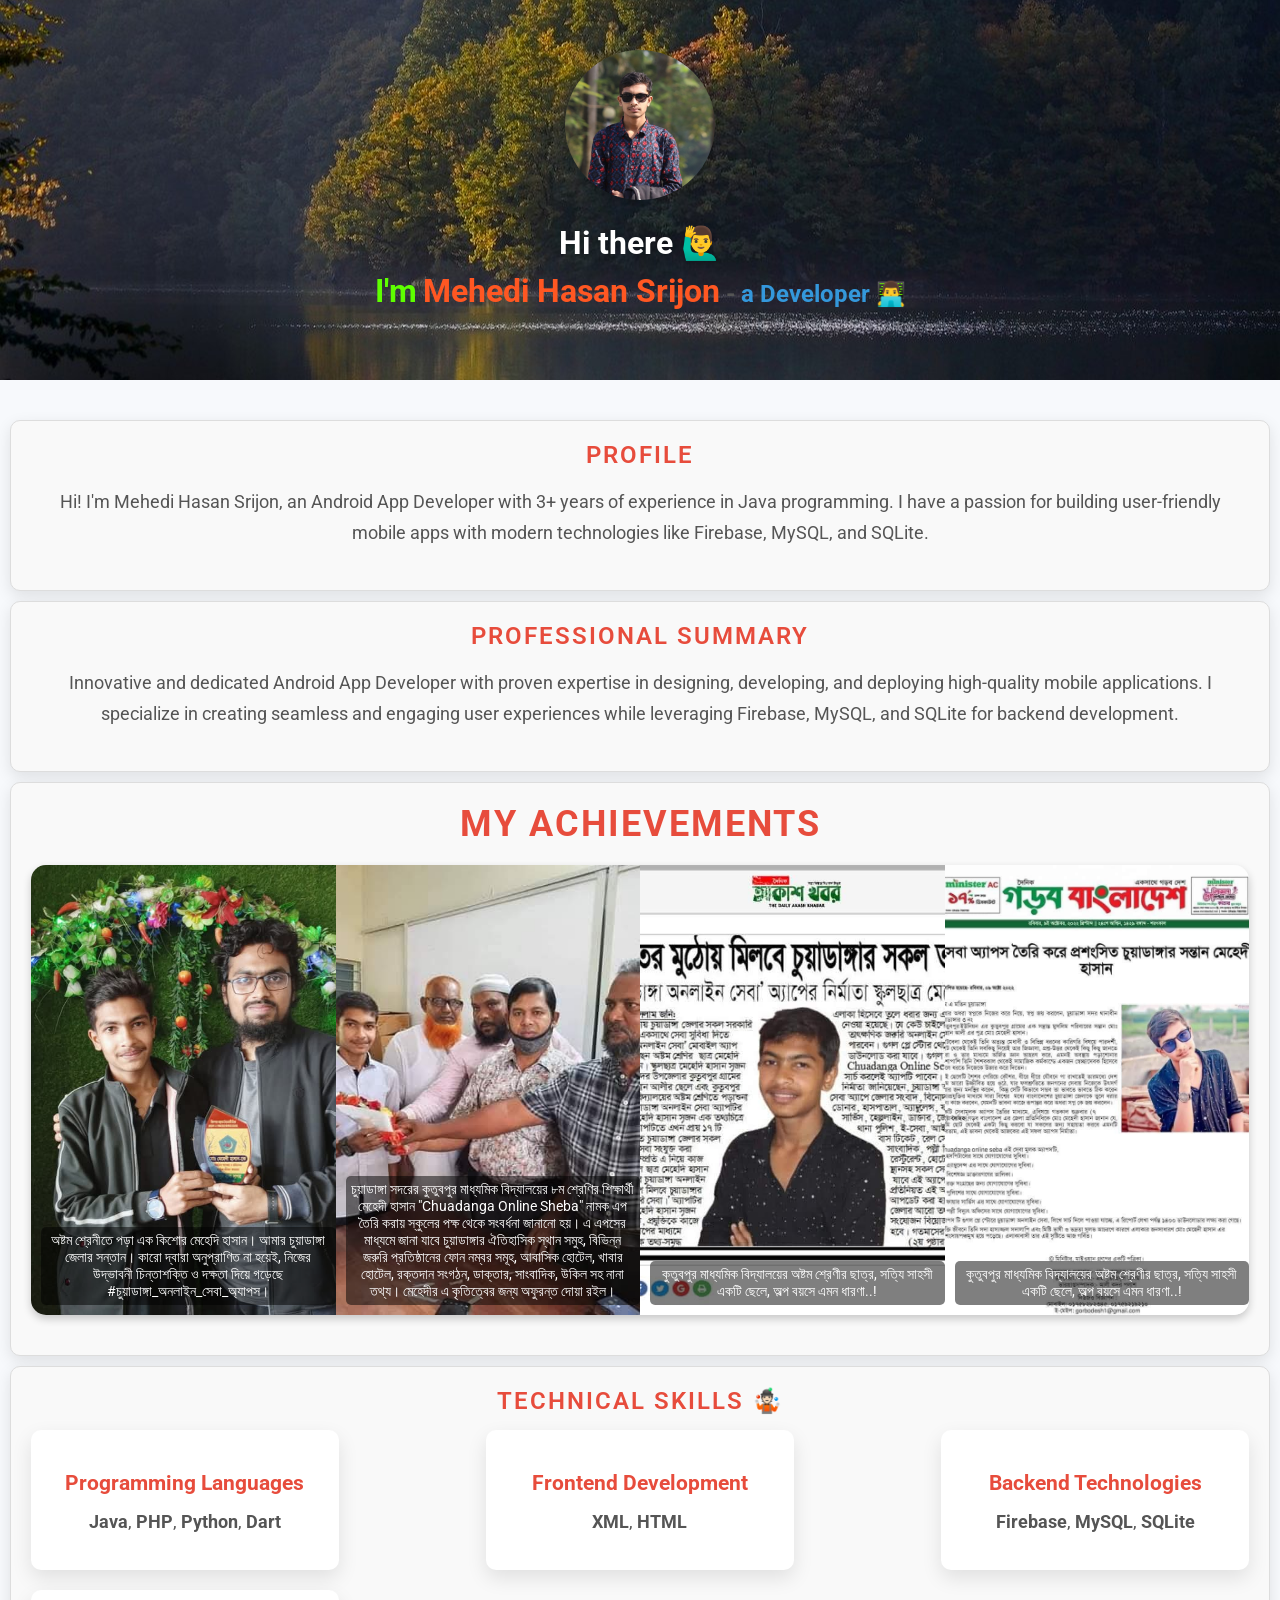
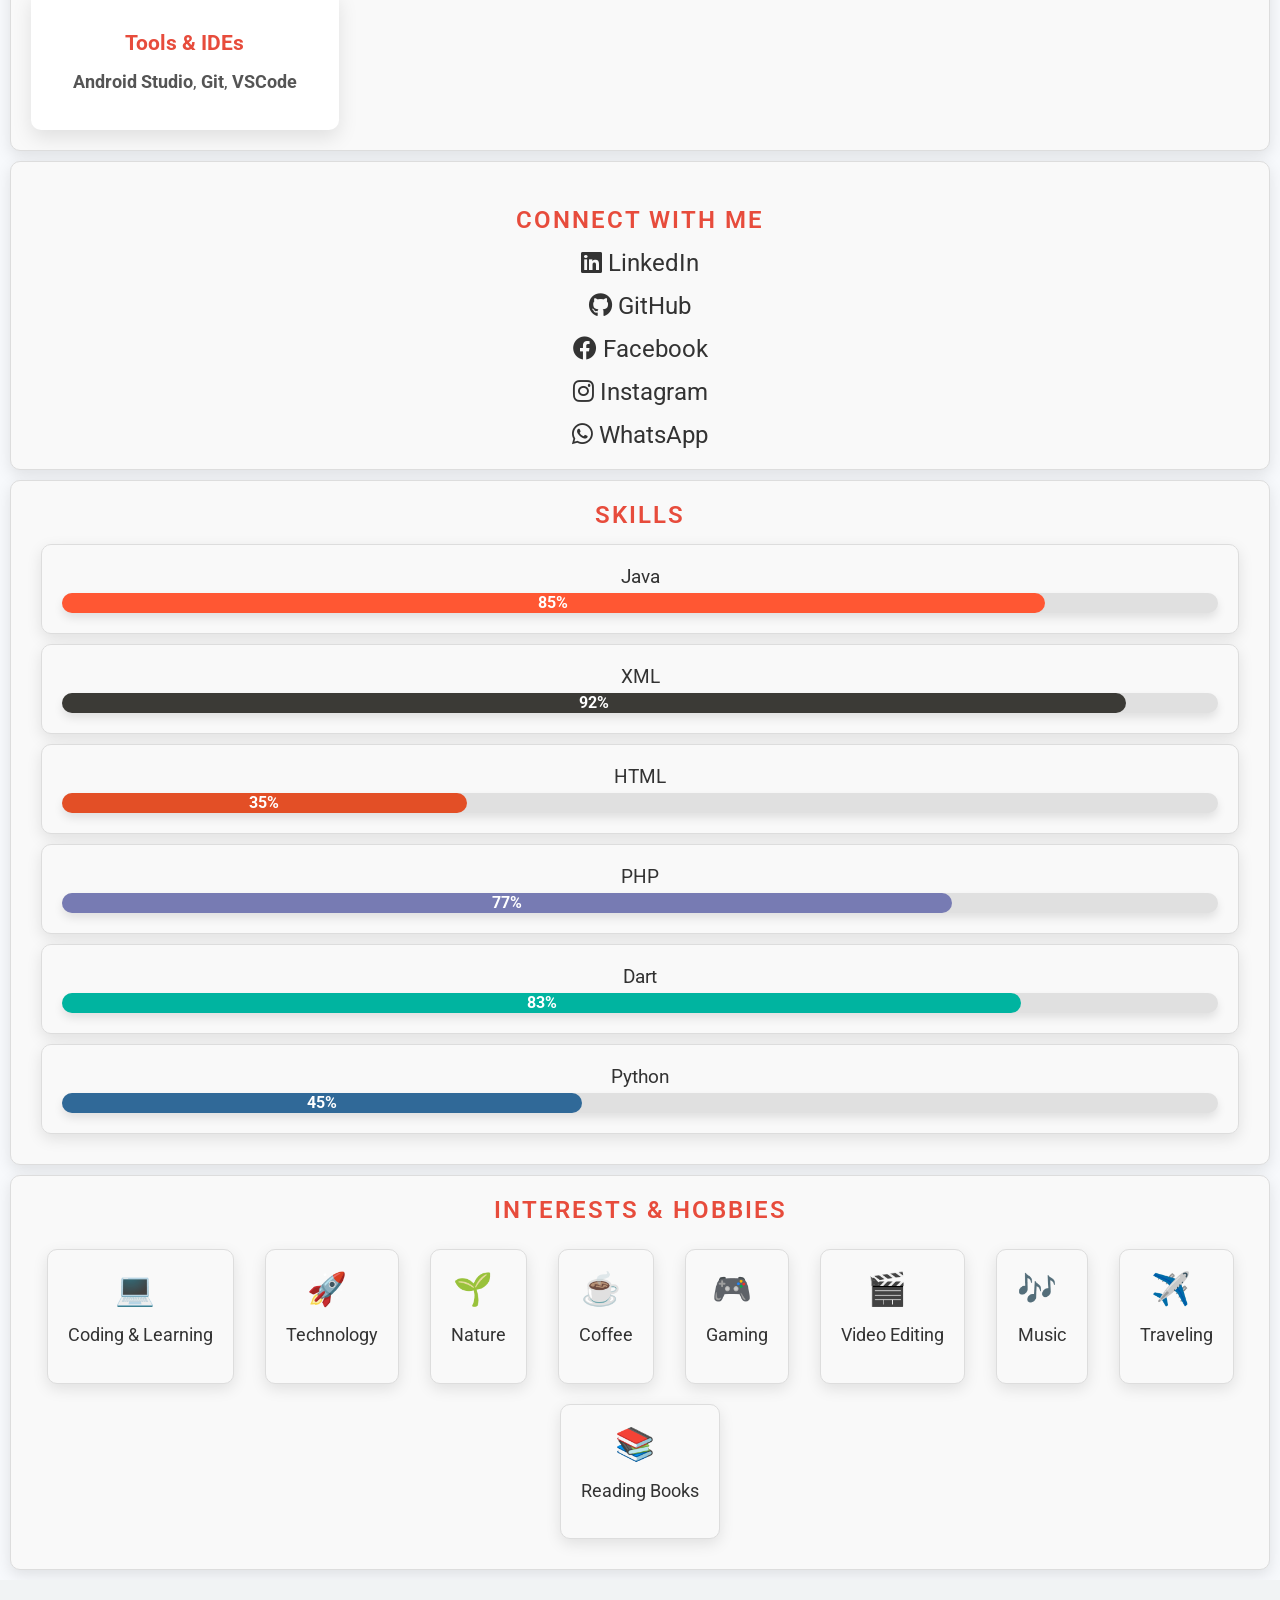
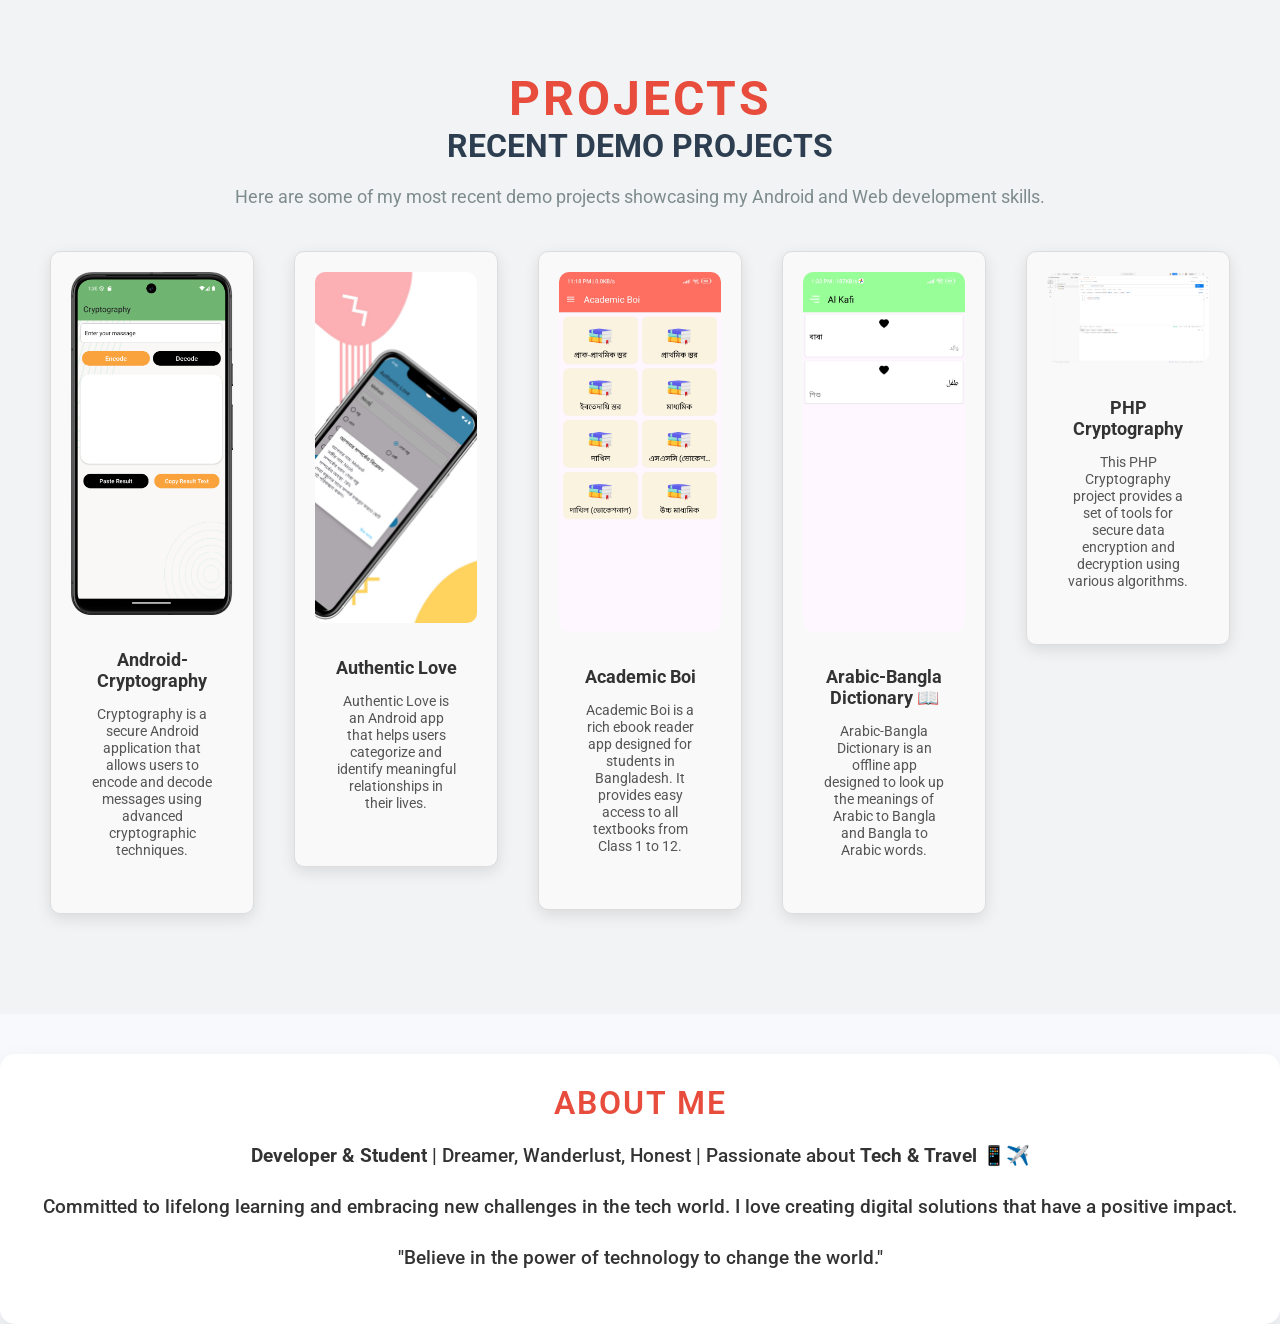
==== commit 04a3ce30: "Achievements title set" ====
--- a/index.html
+++ b/index.html
@@ -84,6 +84,12 @@
 
 <!-- My Achievements Section -->
 <div class="project-card">
+
+    <!-- Title Section -->
+    <div class="section-title">
+      <h2>My Achievements</h2>
+    </div>  
+
   <div class="vertical-split-slider">
     <div class="split-slider-container">
       
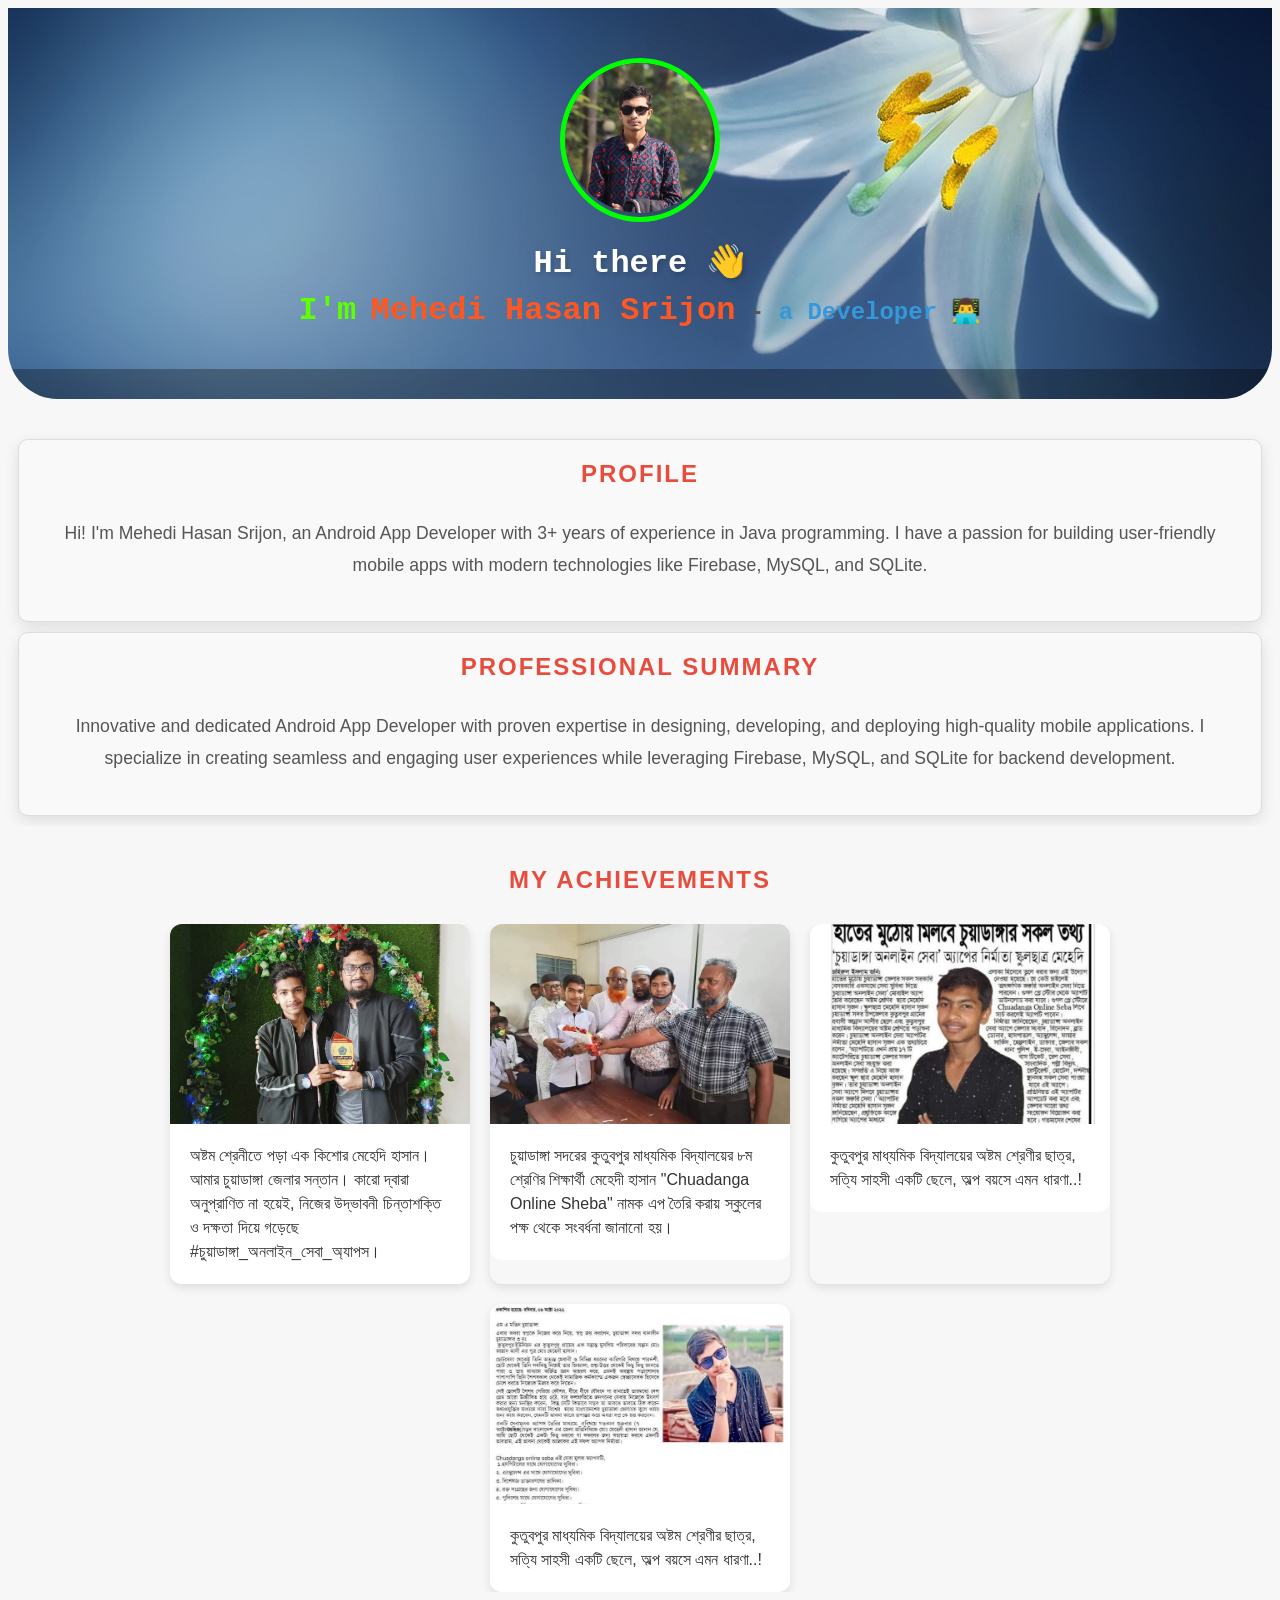
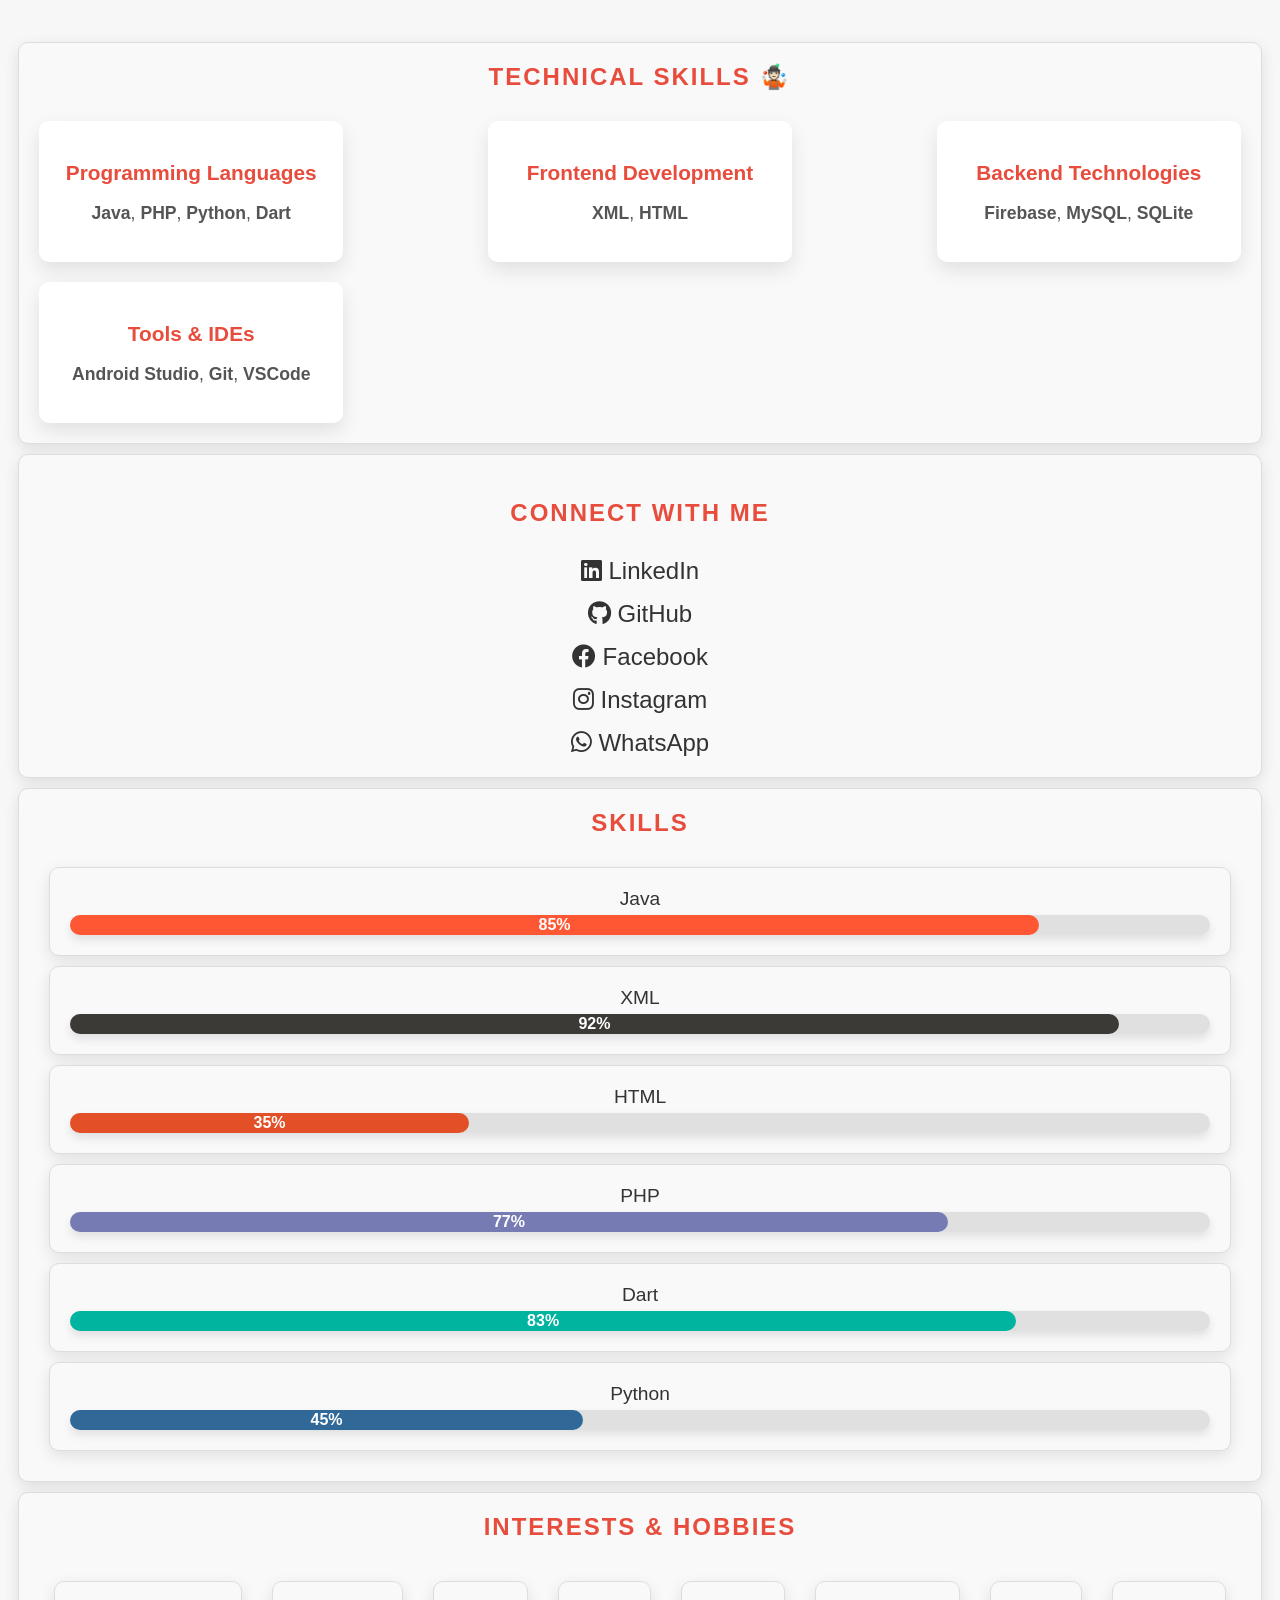
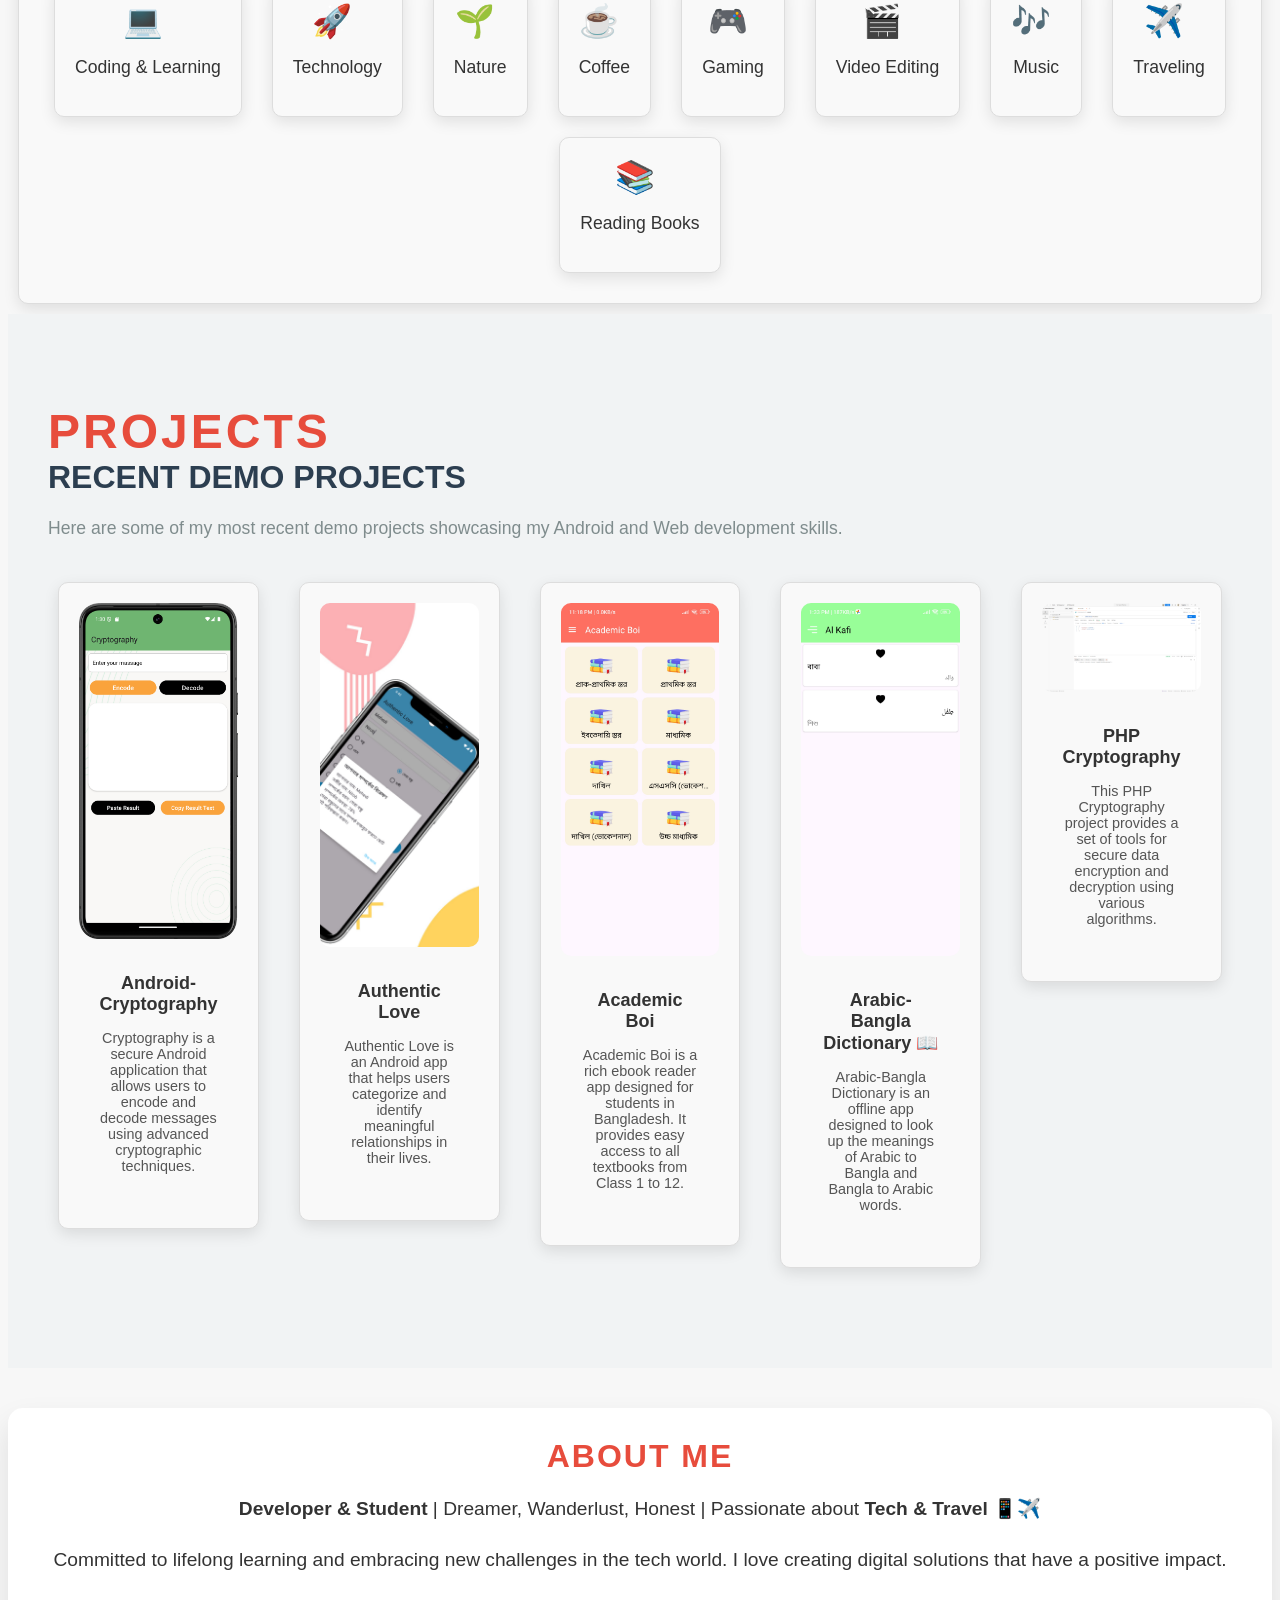
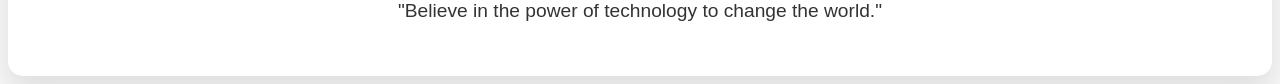
==== commit 137b1cde: "Image like slider and nice for header." ====
--- a/index.html
+++ b/index.html
@@ -15,7 +15,7 @@
         <img class="profile-pic" src="images/Profile Picture.jpg" alt="Mehedi Hasan Srijon">
       </div>
       <div class="text-content">
-        <h1>Hi there 🙋‍♂️</h1>
+        <h1>Hi there 👋</h1>
         <h2>
           <span class="highlight-im">I'm</span>
           <span class="highlight-name">Mehedi Hasan Srijon</span> - 
@@ -23,7 +23,7 @@
         </h2>
       </div>
     </header>
-  
+
     <script>
       const typingTexts = [
         'a Developer 👨‍💻',
@@ -83,44 +83,44 @@
     </div>
 
 <!-- My Achievements Section -->
-<div class="project-card">
-
-    <!-- Title Section -->
-    <div class="section-title">
-      <h2>My Achievements</h2>
-    </div>  
-
-  <div class="vertical-split-slider">
-    <div class="split-slider-container">
-      
-      <div class="split-slide">
-        <img src="images/Masud Rana Bhaiya.jpg" alt="Image 1">
-        <div class="description">
-          অষ্টম শ্রেনীতে পড়া এক কিশোর মেহেদি হাসান। আমার চুয়াডাঙ্গা জেলার সন্তান। কারো দ্বারা অনুপ্রাণিত না হয়েই, নিজের উদ্ভাবনী চিন্তাশক্তি ও দক্ষতা দিয়ে গড়েছে #চুয়াডাঙ্গা_অনলাইন_সেবা_অ্যাপস।
-        </div>
-      </div>
-      
-      <div class="split-slide">
-        <img src="images/Kutubpur High School.jpg" alt="Image 2">
-        <div class="description">
-          চুয়াডাঙ্গা সদরের কুতুবপুর মাধ্যমিক বিদ্যালয়ের ৮ম শ্রেণির শিক্ষার্থী মেহেদী হাসান "Chuadanga Online Sheba" নামক এপ তৈরি করায় স্কুলের পক্ষ থেকে সংবর্ধনা জানানো হয়। এ এপসের মাধ্যমে জানা যাবে চুয়াডাঙ্গার ঐতিহাসিক স্থান সমুহ, বিভিন্ন জরুরি প্রতিষ্ঠানের ফোন নম্বর সমূহ, আবাসিক হোটেল,  খাবার হোটেল, রক্তদান সংগঠন,  ডাক্তার, সাংবাদিক,  উকিল সহ নানা তথ্য। মেহেদীর এ কৃতিত্বের জন্য অফুরন্ত দোয়া রইল।
-        </div>
-      </div>
-
-      <div class="split-slide">
-        <img src="images/Akash Khobor News.jpg" alt="Image 3">
-        <div class="description">
-          কুতুবপুর মাধ্যমিক বিদ্যালয়ের অষ্টম শ্রেণীর ছাত্র, সত্যি সাহসী একটি ছেলে, অল্প বয়সে এমন ধারণা..!
-        </div>
-      </div>
-
-      <div class="split-slide">
-        <img src="images/Gorbo Bangladesh News.jpg" alt="Image 4">
-        <div class="description">
-          কুতুবপুর মাধ্যমিক বিদ্যালয়ের অষ্টম শ্রেণীর ছাত্র, সত্যি সাহসী একটি ছেলে, অল্প বয়সে এমন ধারণা..!
-        </div>
-      </div>
-
+<div class="achievements-container">
+  <h2 class="section-title">My Achievements</h2>
+
+  <div class="achievements-slider">
+    <div class="slider-item">
+      <div class="image-container">
+        <img src="images/Masud Rana Bhaiya.jpg" alt="Achievement 1">
+      </div>
+      <div class="text-container">
+        <p>অষ্টম শ্রেনীতে পড়া এক কিশোর মেহেদি হাসান। আমার চুয়াডাঙ্গা জেলার সন্তান। কারো দ্বারা অনুপ্রাণিত না হয়েই, নিজের উদ্ভাবনী চিন্তাশক্তি ও দক্ষতা দিয়ে গড়েছে #চুয়াডাঙ্গা_অনলাইন_সেবা_অ্যাপস।</p>
+      </div>
+    </div>
+    
+    <div class="slider-item">
+      <div class="image-container">
+        <img src="images/Kutubpur High School.jpg" alt="Achievement 2">
+      </div>
+      <div class="text-container">
+        <p>চুয়াডাঙ্গা সদরের কুতুবপুর মাধ্যমিক বিদ্যালয়ের ৮ম শ্রেণির শিক্ষার্থী মেহেদী হাসান "Chuadanga Online Sheba" নামক এপ তৈরি করায় স্কুলের পক্ষ থেকে সংবর্ধনা জানানো হয়।</p>
+      </div>
+    </div>
+
+    <div class="slider-item">
+      <div class="image-container">
+        <img src="images/Akash Khobor News.jpg" alt="Achievement 3">
+      </div>
+      <div class="text-container">
+        <p>কুতুবপুর মাধ্যমিক বিদ্যালয়ের অষ্টম শ্রেণীর ছাত্র, সত্যি সাহসী একটি ছেলে, অল্প বয়সে এমন ধারণা..!</p>
+      </div>
+    </div>
+
+    <div class="slider-item">
+      <div class="image-container">
+        <img src="images/Gorbo Bangladesh News.jpg" alt="Achievement 4">
+      </div>
+      <div class="text-container">
+        <p>কুতুবপুর মাধ্যমিক বিদ্যালয়ের অষ্টম শ্রেণীর ছাত্র, সত্যি সাহসী একটি ছেলে, অল্প বয়সে এমন ধারণা..!</p>
+      </div>
     </div>
   </div>
 </div>
@@ -274,7 +274,6 @@
       </div>
   </div>
 </div>
-
 
 <!-- Project Section -->
 <section class="ftco-section" id="project-section">
--- a/style.css
+++ b/style.css
@@ -1,10 +1,51 @@
 body {
-    font-family: 'Roboto', sans-serif;
-    margin: 0;
-    padding: 0;
-    background-color: #f7f9fc;
-    color: #333;
-    text-align: center;
+  font-family: 'Lato', sans-serif; /* Elegant, clean font */
+  background-color: #f7f7f7; /* Lighter background */
+  color: #333; /* Dark text for readability */
+}
+
+@import url('https://fonts.googleapis.com/css2?family=Lato:wght@400;500;700&display=swap');
+
+.profile-container {
+  margin-bottom: 20px;
+  border-radius: 50%;
+  overflow: hidden;
+  border: 5px solid #00ff00; /* Neon green border */
+}
+
+.text-content h1 {
+  font-size: 2.5rem;
+  color: #00ff00; /* Neon green for "Hi there" */
+  font-family: 'Courier New', Courier, monospace;
+  animation: fadeIn 2s ease-in-out;
+}
+
+.text-content h2 {
+  font-size: 2rem;
+  color: #fff;
+  font-family: 'Courier New', Courier, monospace;
+}
+
+.highlight-im {
+  color: #00ff00; /* Neon green for "I'm" */
+}
+
+.highlight-name {
+  color: #ff00ff; /* Neon pink for the name */
+}
+
+#typing-animation {
+  color: #ffcc00; /* Yellow for the typing animation */
+  font-weight: bold;
+}
+
+@keyframes fadeIn {
+  0% {
+      opacity: 0;
+  }
+  100% {
+      opacity: 1;
+  }
 }
 
 .container {
@@ -442,13 +483,26 @@
 .python { background-color: #306998; }
 
 header {
-    background-image: url('images/Cover.jpg'); /* Replace with your background image path */
-    background-size: cover; /* Ensures the image covers the entire header */
-    background-position: center; /* Centers the image */
-    color: white; /* Makes the text white for better visibility */
-    padding: 50px; /* Adds padding around the header content */
-    position: relative; /* Allows positioning of elements inside */
-    text-align: center; /* Ensures the profile picture is centered */
+  background-image: url('images/Cover.jpg'); /* Replace with your background image path */
+  background-size: cover; /* Ensures the image covers the entire header */
+  background-position: center; /* Centers the image */
+  color: white; /* Makes the text white for better visibility */
+  padding: 50px; /* Adds padding around the header content */
+  position: relative; /* Allows positioning of elements inside */
+  text-align: center; /* Ensures the profile picture is centered */
+  border-bottom-left-radius: 50px; /* Curves the bottom left */
+  border-bottom-right-radius: 50px; /* Curves the bottom right */
+  overflow: hidden; /* Ensures the curved effect doesn't overflow */
+  }
+
+  header::after {
+    content: '';
+    position: absolute;
+    bottom: 0;
+    left: 0;
+    width: 100%;
+    height: 30px; /* Controls the shadow height */
+    background: rgba(0, 0, 0, 0.3); /* Adds a shadow effect */
   }
 
   .profile-container {
@@ -755,3 +809,130 @@
     transform: translateX(0); /* Loop back to the first image */
   }
 }
+
+/* Main container for the achievements section */
+.achievements-container {
+  width: 100%;
+  padding: 40px 20px;
+  background-color: #f7f7f7;
+  box-sizing: border-box; /* Ensure padding does not affect layout */
+}
+
+/* Title Section */
+.section-title {
+  text-align: center;
+  margin-bottom: 30px;
+}
+
+.section-title h2 {
+  font-size: 2.5rem;
+  font-weight: 600;
+  color: #333;
+  text-transform: uppercase;
+  letter-spacing: 1px;
+  margin: 0;
+}
+
+/* Slider container */
+.achievements-slider {
+  display: flex;
+  flex-wrap: wrap;
+  justify-content: center;
+  gap: 20px;
+  overflow-x: hidden;
+  scroll-behavior: smooth;
+}
+
+/* Individual achievement item */
+.slider-item {
+  position: relative;
+  width: 300px; /* Adjust width for each item */
+  flex-shrink: 0;
+  border-radius: 12px;
+  box-shadow: 0 4px 10px rgba(0, 0, 0, 0.1);
+  transition: transform 0.3s ease-in-out;
+}
+
+.slider-item:hover {
+  transform: scale(1.05);
+}
+
+/* Image container */
+.image-container {
+  width: 100%;
+  height: 200px;
+  overflow: hidden;
+  border-radius: 12px 12px 0 0;
+}
+
+.image-container img {
+  width: 100%;
+  height: 100%;
+  object-fit: cover;
+}
+
+/* Text container */
+.text-container {
+  padding: 20px;
+  background-color: #fff;
+  border-radius: 0 0 12px 12px;
+}
+
+.text-container p {
+  font-size: 1rem;
+  color: #333;
+  line-height: 1.5;
+  margin: 0;
+}
+
+/* Hover effect */
+.slider-item:hover .text-container {
+  background-color: #f9f9f9;
+}
+
+/* Responsive Design */
+@media only screen and (max-width: 1024px) {
+  .achievements-container {
+    padding: 30px 15px;
+  }
+
+  .section-title h2 {
+    font-size: 2rem;
+  }
+
+  .slider-item {
+    width: 250px; /* Shrink width on smaller screens */
+  }
+}
+
+@media only screen and (max-width: 768px) {
+  .achievements-container {
+    padding: 30px 15px;
+  }
+
+  .section-title h2 {
+    font-size: 1.8rem;
+  }
+
+  .slider-item {
+    width: 220px; /* Further adjust width for smaller screens */
+  }
+}
+
+@media only screen and (max-width: 480px) {
+  .achievements-container {
+    padding: 20px 10px;
+  }
+
+  .section-title h2 {
+    font-size: 1.5rem;
+  }
+
+  .slider-item {
+    width: 100%;  /* Full width for very small screens */
+  }
+
+  .text-container p {
+    font-size: 0.9rem;
+  }
+}
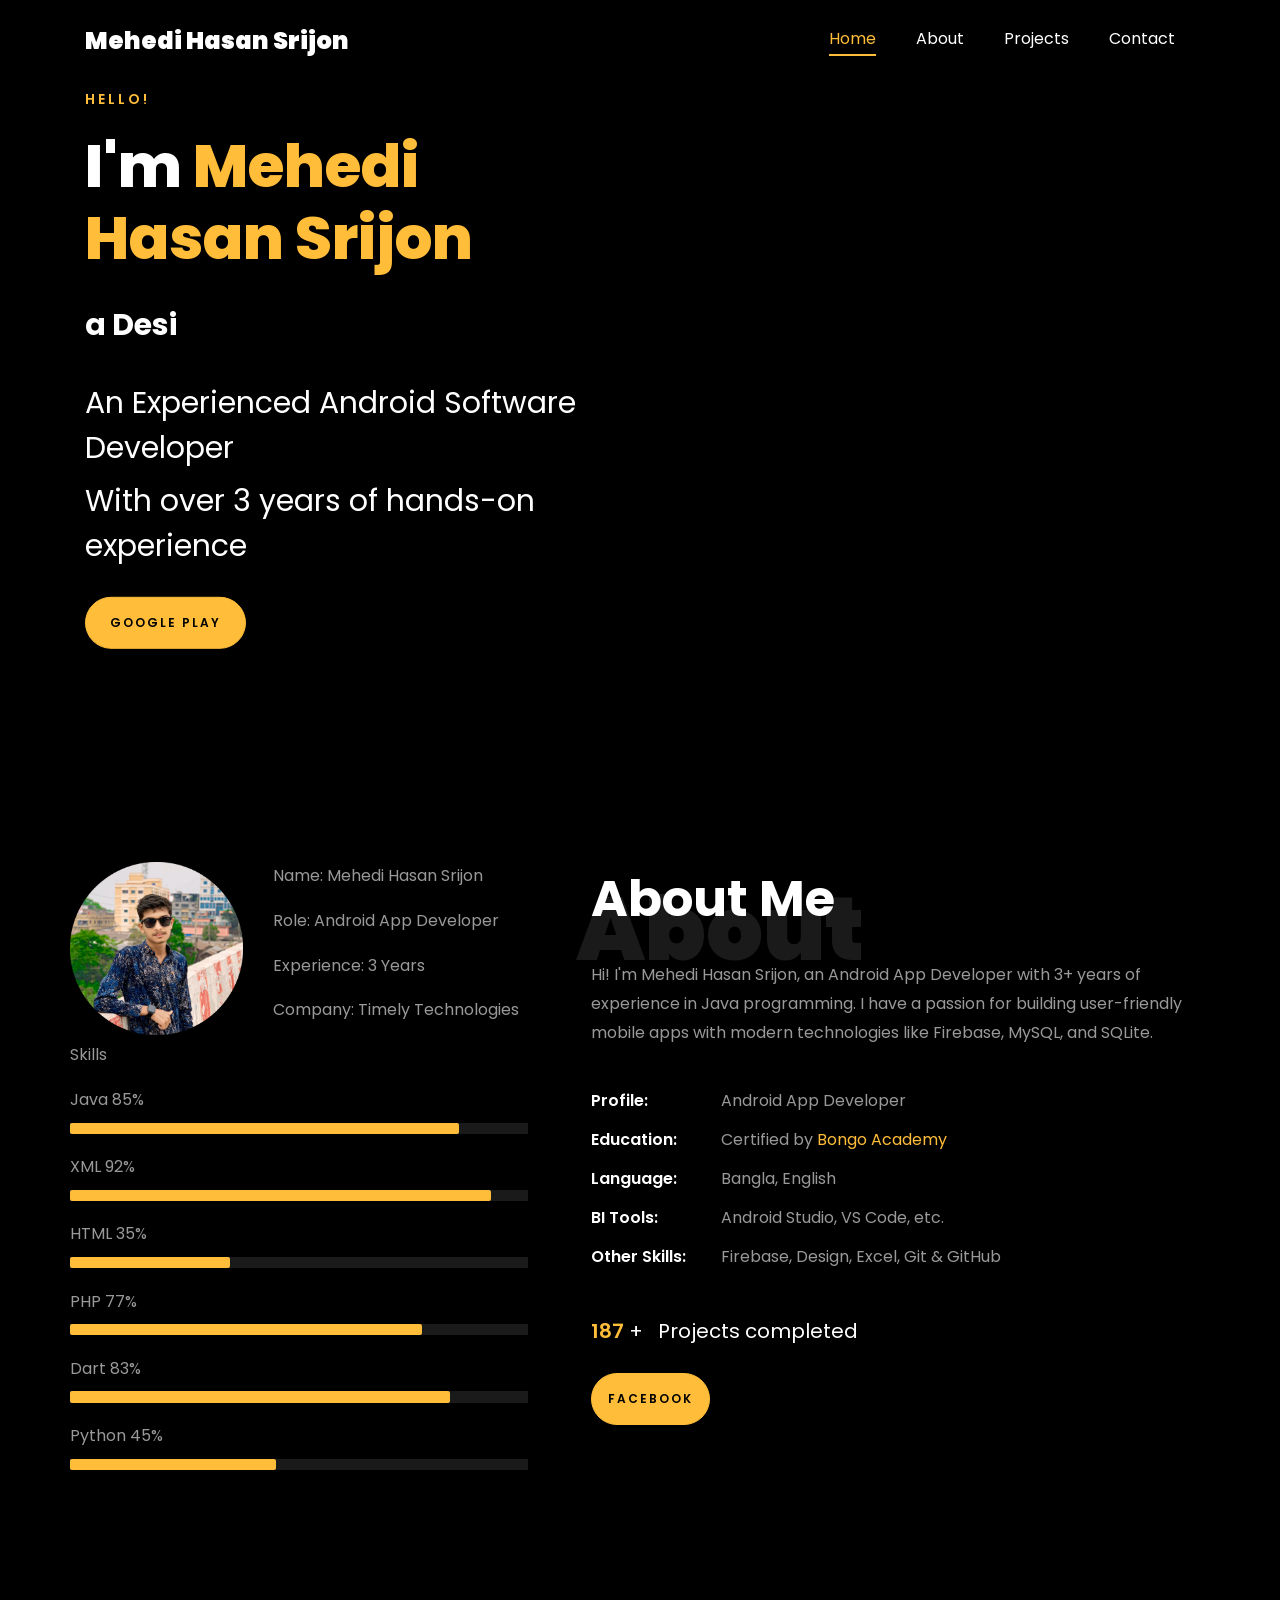
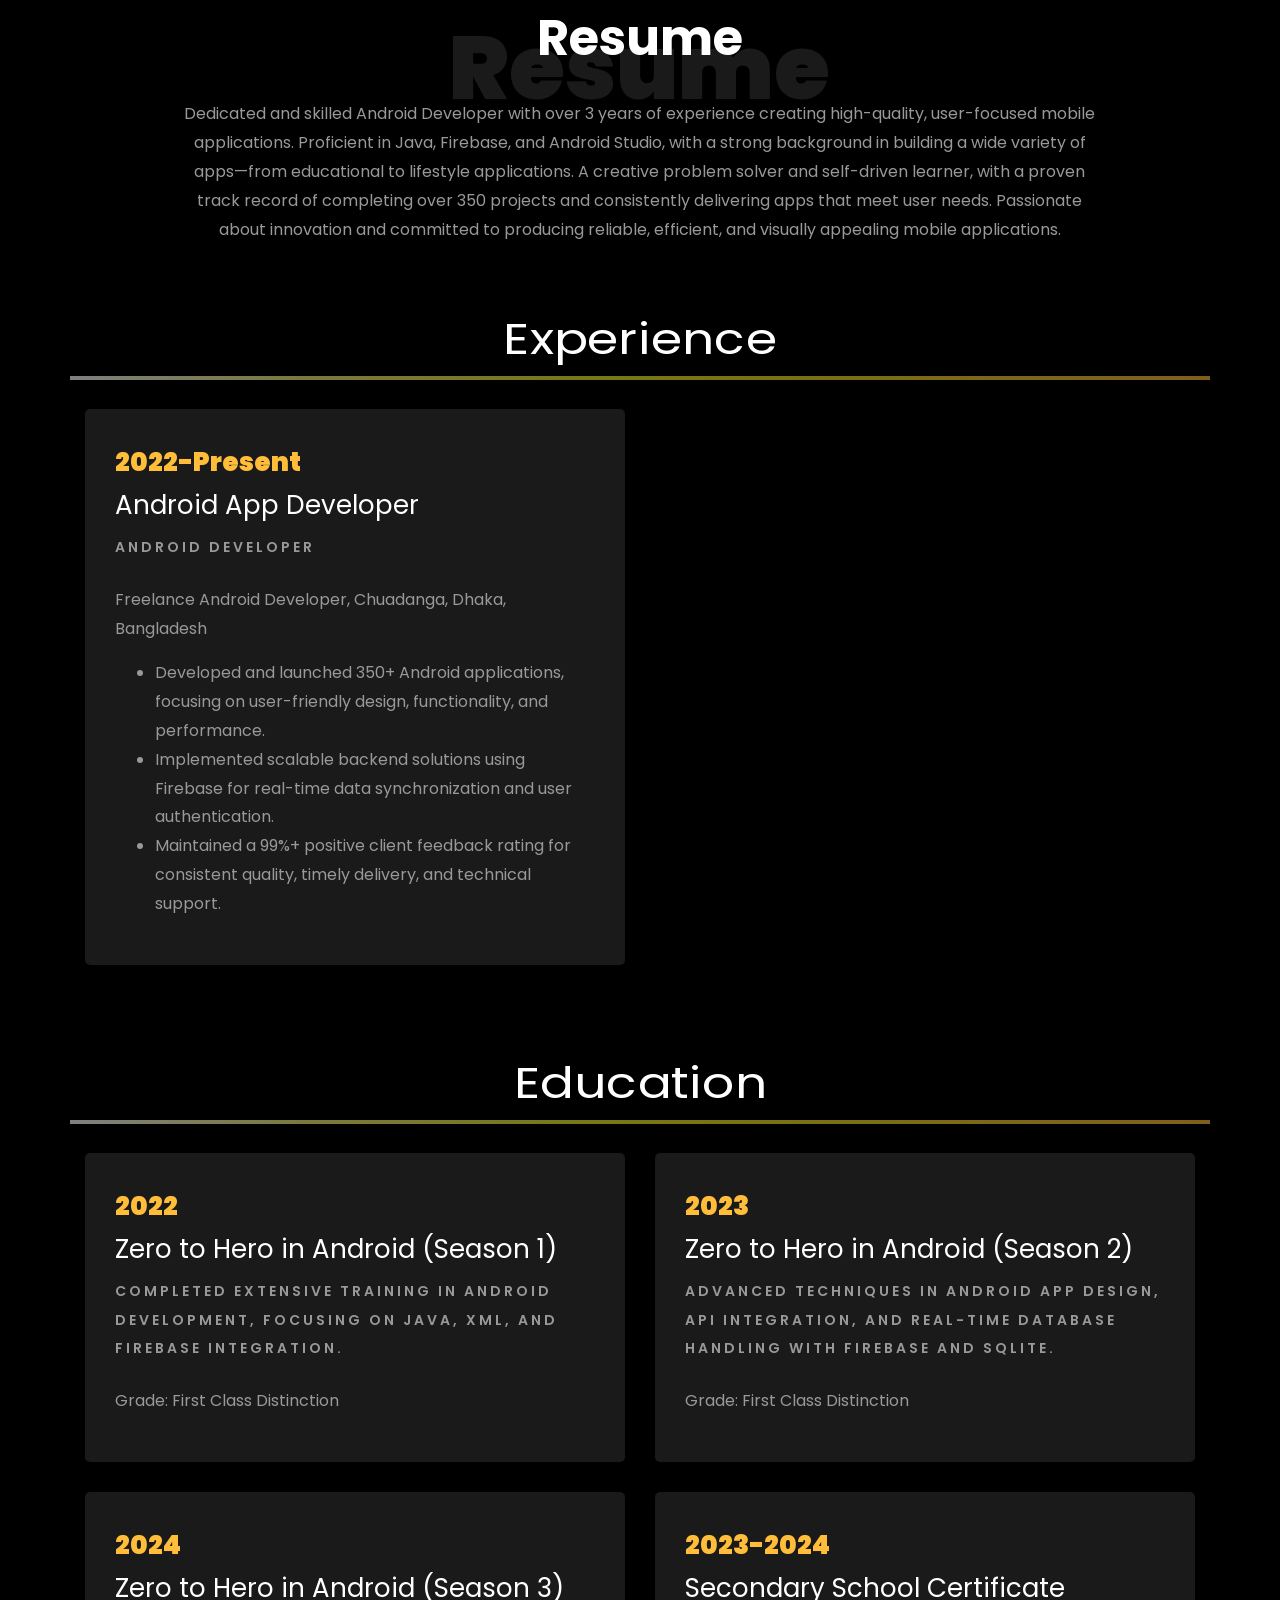
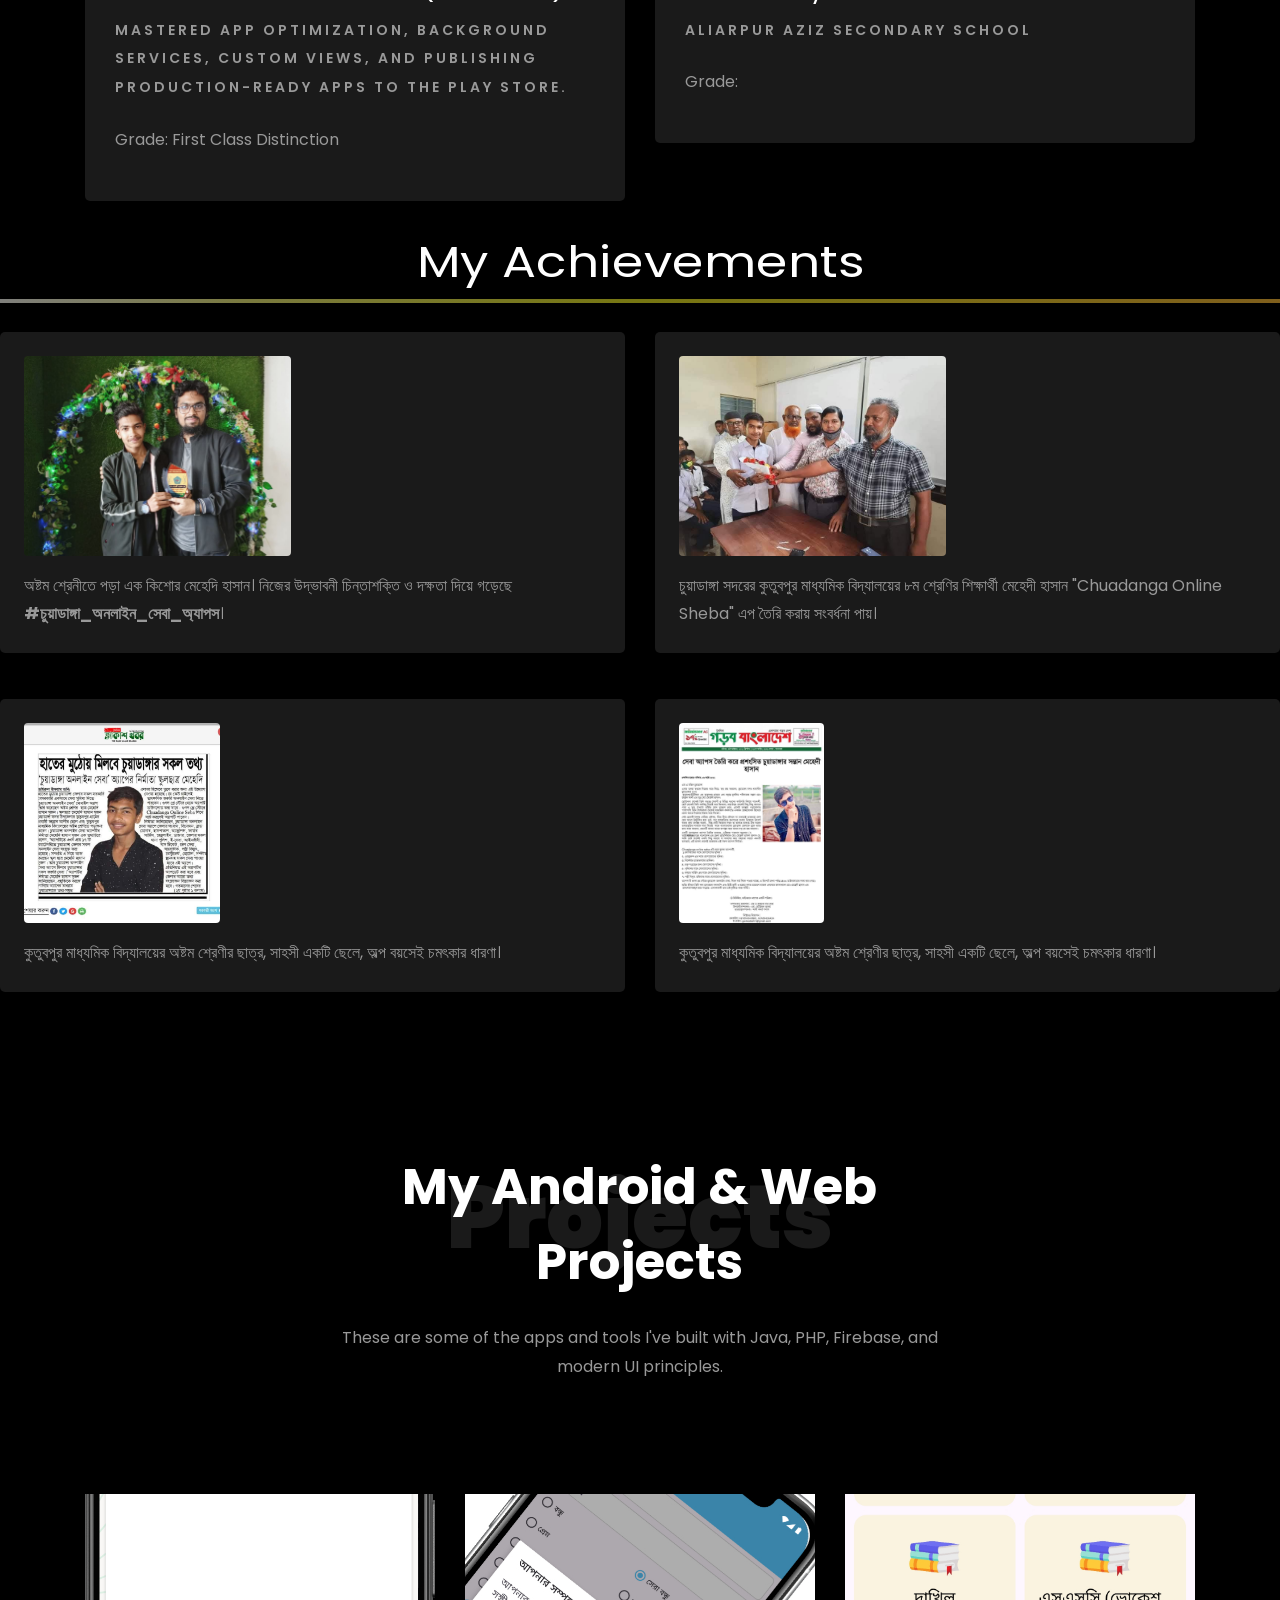
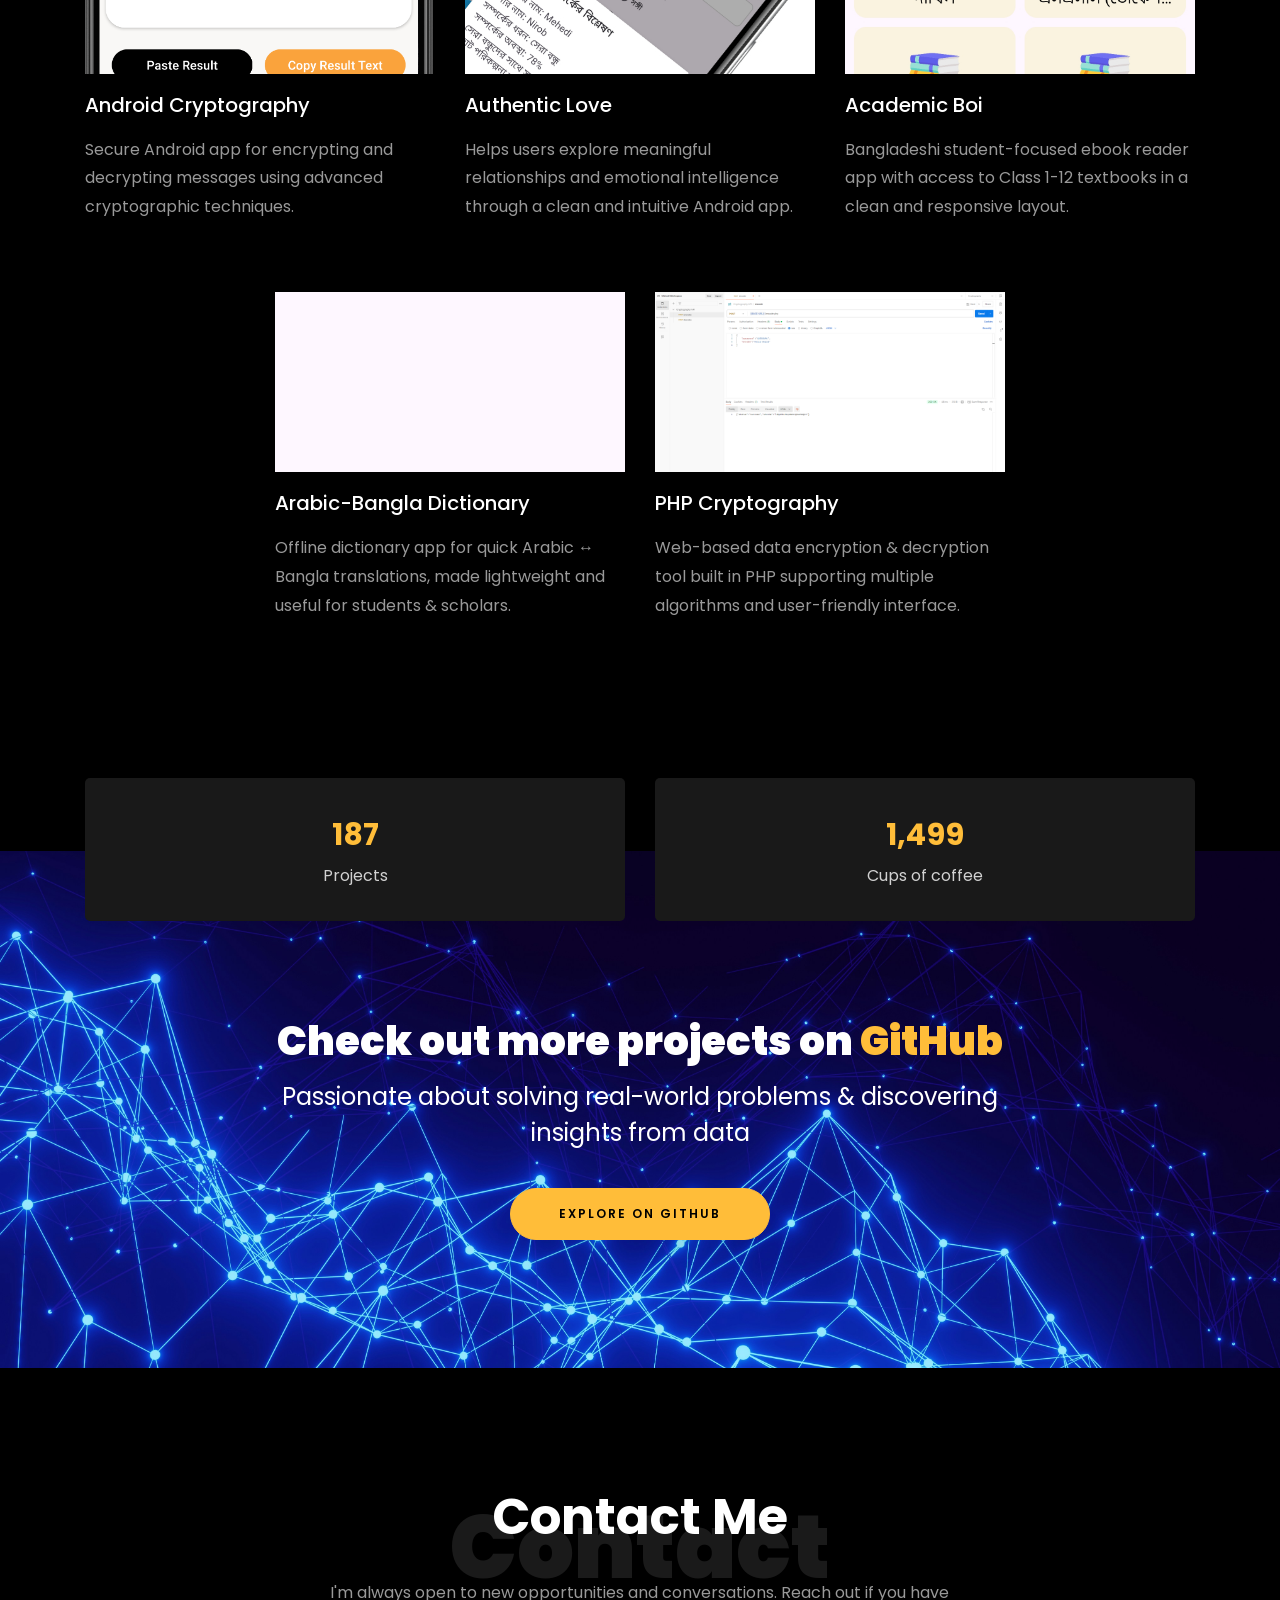
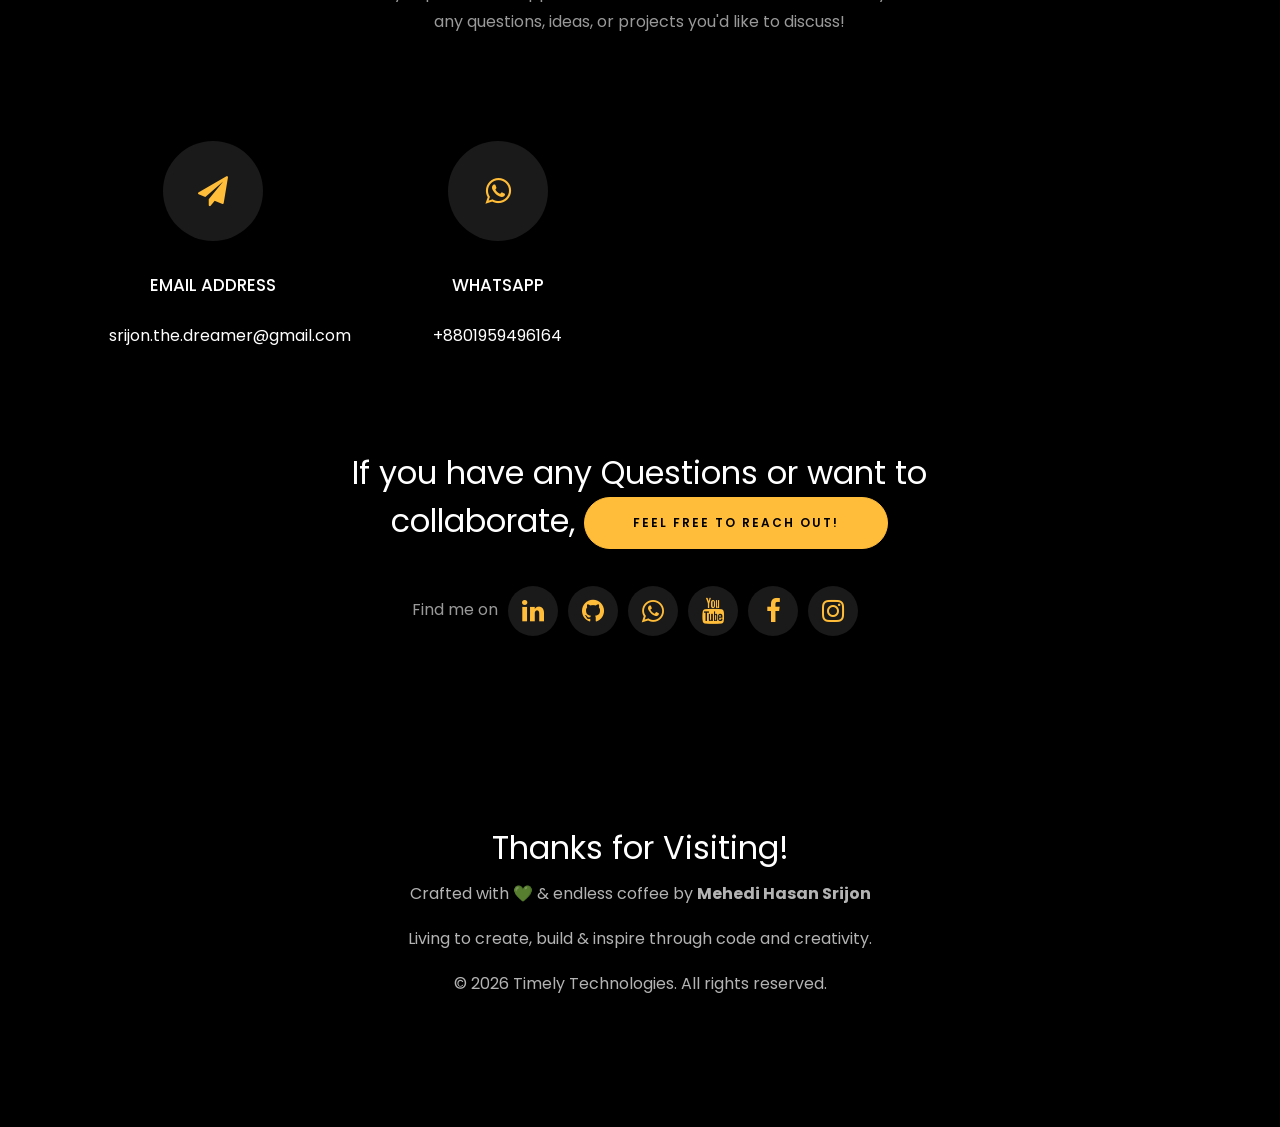
==== commit ea8dd511: "Initial commit" ====
--- a/index.html
+++ b/index.html
@@ -1,373 +1,687 @@
 <!DOCTYPE html>
 <html lang="en">
-<head>
-    <meta charset="UTF-8">
-    <meta name="viewport" content="width=device-width, initial-scale=1.0">
-    <title>Mehedi Hasan Srijon - Android App Developer</title>
-    <link href="https://fonts.googleapis.com/css2?family=Roboto:wght@400;500;700&display=swap" rel="stylesheet">
-    <link rel="stylesheet" href="https://cdnjs.cloudflare.com/ajax/libs/font-awesome/6.0.0-beta3/css/all.min.css">
-    <link rel="stylesheet" href="style.css">
+  <head>
+	<title>Mehedi Hasan Srijon | Portfolio</title>
+    <meta charset="utf-8">
+    <meta name="viewport" content="width=device-width, initial-scale=1, shrink-to-fit=no">
+    
+    <link href="https://fonts.googleapis.com/css?family=Poppins:100,200,300,400,500,600,700,800,900" rel="stylesheet">
+
+    <link rel="stylesheet" href="css/open-iconic-bootstrap.min.css">
+    <link rel="stylesheet" href="css/animate.css">
+    
+    <link rel="stylesheet" href="css/owl.carousel.min.css">
+    <link rel="stylesheet" href="css/owl.theme.default.min.css">
+    <link rel="stylesheet" href="css/magnific-popup.css">
+
+    <link rel="stylesheet" href="css/aos.css">
+
+    <link rel="stylesheet" href="css/ionicons.min.css">
+    
+    <link rel="stylesheet" href="css/flaticon.css">
+    <link rel="stylesheet" href="css/icomoon.css">
+    <link rel="stylesheet" href="css/style.css">
+
+
+
+<style>
+
+/*======================================
+//--//-->   ABOUT
+======================================*/
+
+.about-mf .box-shadow-full {
+  padding-top: 4rem;
+  padding-bottom: 4rem;
+}
+
+.about-mf .about-img {
+  margin-bottom: 2rem;
+}
+
+.about-mf .about-img img {
+  margin-left: 10px;
+}
+
+
+.skill-mf .progress {
+  /* background-color: #cde1f8; */
+  margin: .5rem 0 1.2rem 0;
+  border-radius: 0;
+  height: .7rem;
+}
+
+.skill-mf .progress .progress-bar {
+  height: .7rem;
+  background-color: #ffbd39;
+}
+
+
+/* Animation styles */
+#typing-animation {
+  position: relative;
+  font-size: 30px;
+  font-weight: bold;
+  color: rgb(255, 255, 255);
+  overflow: hidden;
+  white-space: nowrap;
+  animation: typing 3s steps(20, end) infinite;
+}
+
+#typing-animation:before {
+  content: "";
+  /* position: absolute; */
+  top: 0;
+  left: 0;
+  width: 0;
+  height: 100%;
+  background-color: #ccc;
+  animation: typing-cursor 0.5s ease-in-out infinite;
+}
+
+@keyframes typing {
+  from {
+    width: 0;
+  }
+  to {
+    width: 100%;
+  }
+}
+
+@keyframes typing-cursor {
+  from {
+    width: 5px;
+  }
+  to {
+    width: 0;
+  }
+}
+
+
+/* project image zoom effect */
+
+.zoom-effect {
+  overflow: hidden;
+  transition: transform 0.3s ease-out;
+}
+
+.zoom-effect:hover {
+  transform: scale(1.1);
+}
+
+
+</style>
+
+
   </head>
-<head>
-  <body>
-    <header>
-      <div class="profile-container">
-        <img class="profile-pic" src="images/Profile Picture.jpg" alt="Mehedi Hasan Srijon">
-      </div>
-      <div class="text-content">
-        <h1>Hi there 👋</h1>
-        <h2>
-          <span class="highlight-im">I'm</span>
-          <span class="highlight-name">Mehedi Hasan Srijon</span> - 
-          <span id="typing-animation"></span>
-        </h2>
-      </div>
-    </header>
-
-    <script>
-      const typingTexts = [
-        'a Developer 👨‍💻',
-        'a Designer 🎨',
-        'a Student 📚',
-        'a Traveller ✈️',
-        'a Coffee Lover ☕'
-      ];
+  <body data-spy="scroll" data-target=".site-navbar-target" data-offset="300">
+	  
+	  
+    <nav class="navbar navbar-expand-lg navbar-dark ftco_navbar ftco-navbar-light site-navbar-target" id="ftco-navbar">
+	    <div class="container">
+	      <a class="navbar-brand" href="index.html">Mehedi Hasan Srijon</a>
+	      <button class="navbar-toggler js-fh5co-nav-toggle fh5co-nav-toggle" type="button" data-toggle="collapse" data-target="#ftco-nav" aria-controls="ftco-nav" aria-expanded="false" aria-label="Toggle navigation">
+	        <span class="oi oi-menu"></span> Menu
+	      </button>
+
+	      <div class="collapse navbar-collapse" id="ftco-nav">
+	        <ul class="navbar-nav nav ml-auto">
+	          <li class="nav-item"><a href="#home-section" class="nav-link"><span>Home</span></a></li>
+	          <li class="nav-item"><a href="#about-section" class="nav-link"><span>About</span></a></li>
+	          <!-- <li class="nav-item"><a href="#resume-section" class="nav-link"><span>Resume</span></a></li> -->
+	          <li class="nav-item"><a href="#project-section" class="nav-link"><span>Projects</span></a></li>
+	          <li class="nav-item"><a href="#contact-section" class="nav-link"><span>Contact</span></a></li>
+	        </ul>
+	      </div>
+	    </div>
+	  </nav>
+	  <section id="home-section" class="hero">
+		  <div class="home-slider  owl-carousel">
+	       <div class="slider-item ">
+	      	<div class="overlay"></div>
+	         <div class="container">
+	          <div class="row d-md-flex no-gutters slider-text align-items-end justify-content-end" data-scrollax-parent="true">
+	          	<div class="one-third js-fullheight order-md-last img" style="background-image:url(images/bg_1.png);">
+	          	 <div class="overlay"></div>
+	          	</div>
+		          <div class="one-forth d-flex  align-items-center ftco-animate" data-scrollax=" properties: { translateY: '70%' }">
+		          	<div class="text">
+		          		<span class="subheading">Hello!</span>
+			            <h1 class="mb-4 mt-3">I'm <span>Mehedi Hasan Srijon</span></h1>
+
+						<!-- Element to contain animated typing -->
+						<span id="typing-animation"></span>
+
+						<script>
+
+						// Initialize the typing animation
+						const typingAnimationElement = document.getElementById('typing-animation');
+
+						// Create an array of typing text
+						const typingTexts = [
+						'a Developer 👨‍💻',
+						'a Designer 🎨',
+       					'a Student 📚',
+       					'a Traveller ✈️',
+      					'a Coffee Lover ☕',
+						'an Innovator 🚀',
+						'a Problem Solver 🧩',
+						'a Tech Enthusiast 💻'
+						];
+
+						// Create a function to display the typing animation for a given text
+						function playTypingAnimation(text) {
+						// Loop through each character and add it to the element
+						for (let i = 0; i < text.length; i++) {
+							setTimeout(() => {
+							typingAnimationElement.textContent += text[i];
+							}, i * 200); // Increase the delay to slow down the typing animation
+						}
+
+						// Once the animation is complete, reset the text and start over
+						setTimeout(() => {
+							typingAnimationElement.textContent = '';
+							playTypingAnimation(typingTexts[(typingTexts.indexOf(text) + 1) % typingTexts.length]);
+						}, text.length * 200);
+						}
+
+						// Start the typing animation loop
+						playTypingAnimation(typingTexts[0]);
+
+						</script>
+
+						<br>
+						<br>
+						<h2 class="title">An Experienced Android Software Developer</h2>
+						<h2 class="subtitle d-flex" style="margin-bottom: 0;">With over 3 years of hands-on experience</h2>						
+					    <br>
+						<p>
+							<a href="https://mehedihasansrijon.github.io/" class="btn btn-primary py-3 px-4" target="_blank">Google Play</a>
+						</p>
+						<!-- <a href="" class="btn btn-white btn-outline-white py-3 px-4">My works</a></p> -->
+		            </div>
+		          </div>
+	        	</div>
+	        </div>
+	      </div>
+		</div>
+    </section>
+
+
+
+    <section class="ftco-about img ftco-section ftco-no-pb" id="about-section">
+    	<div class="container">
+			<div class="row">
+				<div class="row d-flex align-items-stretch">
+				<!-- <div class="row d-flex"> -->
+					<div class="col-md-6 col-lg-5 d-flex">
+						<div class="img-about img d-flex align-items-stretch">
+							<div class="overlay">
+								<div class="row">
+									<div class="col-sm-6 col-md-5">
+									  <div class="about-img">
+										<img src="images/about-me.png" class="img-fluid rounded b-shadow-a" alt="">
+									  </div>
+									</div>
+									<!-- Details next to profile image -->
+									<div class="col-sm-6 col-md-7">
+										<div class="about-info">
+											<p><span class="title-s">Name: </span> <span>Mehedi Hasan Srijon</span></p>
+											<p><span class="title-s">Role: </span> <span>Android App Developer</span></p>
+											<p><span class="title-s">Experience: </span> <span>3 Years</span></p>
+											<p><span class="title-s">Company: </span> <span>Timely Technologies</span></p>
+										</div>																										
+									</div>
+								  </div>
+
+								  <div class="skill-mf">
+									<p class="title-s">Skills</p>
+									
+									<span>Java</span> <span class="pull-right">85%</span>
+									<div class="progress">
+										<div class="progress-bar" role="progressbar" style="width: 85%;" aria-valuenow="85" aria-valuemin="0" aria-valuemax="100"></div>
+									</div>
+									
+									<span>XML</span> <span class="pull-right">92%</span>
+									<div class="progress">
+										<div class="progress-bar" role="progressbar" style="width: 92%;" aria-valuenow="92" aria-valuemin="0" aria-valuemax="100"></div>
+									</div>
+									
+									<span>HTML</span> <span class="pull-right">35%</span>
+									<div class="progress">
+										<div class="progress-bar" role="progressbar" style="width: 35%;" aria-valuenow="35" aria-valuemin="0" aria-valuemax="100"></div>
+									</div>
+									
+									<span>PHP</span> <span class="pull-right">77%</span>
+									<div class="progress">
+										<div class="progress-bar" role="progressbar" style="width: 77%;" aria-valuenow="77" aria-valuemin="0" aria-valuemax="100"></div>
+									</div>
+									
+									<span>Dart</span> <span class="pull-right">83%</span>
+									<div class="progress">
+										<div class="progress-bar" role="progressbar" style="width: 83%;" aria-valuenow="83" aria-valuemin="0" aria-valuemax="100"></div>
+									</div>
+									
+									<span>Python</span> <span class="pull-right">45%</span>
+									<div class="progress">
+										<div class="progress-bar" role="progressbar" style="width: 45%;" aria-valuenow="45" aria-valuemin="0" aria-valuemax="100"></div>
+									</div>
+								</div>								
+							</div>
+						</div>
+					</div>
+					
+					<div class="col-md-6 col-lg-7 pl-lg-5 pb-5">
+						<div class="row justify-content-start pb-3">
+							<div class="col-md-12 heading-section ftco-animate">
+								
+								<h1 class="big">About</h1>
+								<h2 class="mb-4">About Me</h2>
+								
+								<p>Hi! I'm Mehedi Hasan Srijon, an Android App Developer with 3+ years of experience in Java programming. I have a passion for building user-friendly mobile apps with modern technologies like Firebase, MySQL, and SQLite.</p>
+								<ul class="about-info mt-4 px-md-0 px-2">
+									<li class="d-flex"><span>Profile:</span> <span>Android App Developer</span></li>
+									<li class="d-flex"><span>Education:</span> <span>Certified by <a href="https://bongoacademy.com/">Bongo Academy</a></span></li>
+									<li class="d-flex"><span>Language:</span> <span>Bangla, English</span></li>
+									<li class="d-flex"><span>BI Tools:</span> <span>Android Studio, VS Code, etc.</span></li>
+									<li class="d-flex"><span>Other Skills:</span> <span>Firebase, Design, Excel, Git & GitHub</span></li>
+								</ul>								
+							</div>
+						</div>
+
+
+						<div class="counter-wrap ftco-animate d-flex mt-md-3">
+							<div class="text">
+								<p class="mb-4">
+									<span class="number" data-number="350">0</span> <span>+</span>
+									<span>&nbsp; Projects completed</span>
+								</p>
+								<p><a href="https://www.facebook.com/srijon.me" class="btn btn-primary py-3 px-3"  target="_blank" >Facebook</a></p>
+							</div>
+						</div>
+					</div>
+				</div>
+			</div>
+		</div>
+    </section>
+
+
+
+	
+    <section class="ftco-section ftco-no-pb" id="resume-section">
+    	<div class="container">
+    		<div class="row justify-content-center pb-5">
+				<div class="col-md-10 heading-section text-center ftco-animate">
+					<h1 class="big big-2">Resume</h1>
+					<h2 class="mb-4">Resume</h2>
+					<p>Dedicated and skilled Android Developer with over 3 years of experience creating high-quality, user-focused mobile applications. Proficient in Java, Firebase, and Android Studio, with a strong background in building a wide variety of apps—from educational to lifestyle applications. A creative problem solver and self-driven learner, with a proven track record of completing over 350 projects and consistently delivering apps that meet user needs. Passionate about innovation and committed to producing reliable, efficient, and visually appealing mobile applications.</p>
+				</div>				  
+        </div>
+		<div class="row">
+			<h1 class="big-4">Experience</h1>
+			<div class="underline"></div>
+		  </div>
+		  <br>
+		  
+		  <div class="row">
+			<div class="col-md-6">
+			  <div class="resume-wrap ftco-animate">
+				<span class="date">2022-Present</span>
+				<h2>Android App Developer</h2>
+				<span class="position">Android Developer</span>
+				<p class="mt-4">Freelance Android Developer, Chuadanga, Dhaka, Bangladesh
+				  <ul>
+					<li>Developed and launched 350+ Android applications, focusing on user-friendly design, functionality, and performance.</li>
+					<li>Implemented scalable backend solutions using Firebase for real-time data synchronization and user authentication.</li>
+					<li>Maintained a 99%+ positive client feedback rating for consistent quality, timely delivery, and technical support.</li>
+				  </ul>
+				</p>
+			  </div>
+			</div>
+		  
+		  </div>
+		  
+		  <br>
+		  
+		<br>
+
+		<div class="row">
+			<h1 class="big-4">Education</h1>
+			<div class="underline"></div>
+		</div>
+		<br>
+		
+			<div class="row">
+    			<div class="col-md-6">
+					<div class="resume-wrap ftco-animate">
+					  <span class="date">2022</span>
+					  <h2>Zero to Hero in Android (Season 1)</h2>
+					  <span class="position">Completed extensive training in Android development, focusing on Java, XML, and Firebase integration.</span>
+					  <p class="mt-4">Grade: First Class Distinction</p>
+					</div>
+				  </div>
+				  
+				  <div class="col-md-6">
+					<div class="resume-wrap ftco-animate">
+					  <span class="date">2023</span>
+					  <h2>Zero to Hero in Android (Season 2)</h2>
+					  <span class="position">Advanced techniques in Android app design, API integration, and real-time database handling with Firebase and SQLite.</span>
+					  <p class="mt-4">Grade: First Class Distinction</p>
+					</div>
+				  </div>
+				  
+				  <div class="col-md-6">
+					<div class="resume-wrap ftco-animate">
+					  <span class="date">2024</span>
+					  <h2>Zero to Hero in Android (Season 3)</h2>
+					  <span class="position">Mastered app optimization, background services, custom views, and publishing production-ready apps to the Play Store.</span>
+					  <p class="mt-4">Grade: First Class Distinction</p>
+					</div>
+				  </div>				  
+
+    			<div class="col-md-6">
+    				<div class="resume-wrap ftco-animate">
+    					<span class="date">2023-2024</span>
+    					<h2>Secondary School Certificate</h2>
+    					<span class="position">Aliarpur Aziz Secondary School</span>
+    					<p class="mt-4">Grade: </p>
+    				</div>
+				</div>
+    		</div>
+
+    		<!-- <div class="row justify-content-center mt-5">
+    			<div class="col-md-6 text-center ftco-animate">
+    				<p><a href="" class="btn btn-primary py-4 px-5">Download CV</a></p>
+    			</div>
+    		</div> -->
+    	</div>
+    </section>
+
+
+	<!-- My Achievements Section -->
+<div class="row">
+	<h1 class="big-4">My Achievements</h1>
+	<div class="underline"></div>
+  </div>
+  <br>
   
-      const typingAnimationElement = document.getElementById('typing-animation');
-      let textIndex = 0;
-      let charIndex = 0;
+  <div class="row">
+	<div class="col-md-6 mb-3">
+	  <div class="resume-wrap p-4 ftco-animate">
+		<img src="images/Masud Rana Bhaiya.jpg" alt="Achievement 1" class="img-fluid rounded mb-3" style="max-height: 200px; object-fit: cover;">
+		<p class="mb-0">
+		  অষ্টম শ্রেনীতে পড়া এক কিশোর মেহেদি হাসান। নিজের উদ্ভাবনী চিন্তাশক্তি ও দক্ষতা দিয়ে গড়েছে 
+		  <strong>#চুয়াডাঙ্গা_অনলাইন_সেবা_অ্যাপস</strong>।
+		</p>
+	  </div>
+	</div>
   
-      function type() {
-        if (charIndex < typingTexts[textIndex].length) {
-          typingAnimationElement.textContent += typingTexts[textIndex].charAt(charIndex);
-          charIndex++;
-          setTimeout(type, 100); // Adjust typing speed here (100ms per character)
-        } else {
-          setTimeout(erase, 2000); // Pause before erasing
-        }
-      }
+	<div class="col-md-6 mb-3">
+	  <div class="resume-wrap p-4 ftco-animate">
+		<img src="images/Kutubpur High School.jpg" alt="Achievement 2" class="img-fluid rounded mb-3" style="max-height: 200px; object-fit: cover;">
+		<p class="mb-0">
+		  চুয়াডাঙ্গা সদরের কুতুবপুর মাধ্যমিক বিদ্যালয়ের ৮ম শ্রেণির শিক্ষার্থী 
+		  মেহেদী হাসান "Chuadanga Online Sheba" এপ তৈরি করায় সংবর্ধনা পায়।
+		</p>
+	  </div>
+	</div>
   
-      function erase() {
-        if (charIndex > 0) {
-          typingAnimationElement.textContent = typingAnimationElement.textContent.slice(0, -1);
-          charIndex--;
-          setTimeout(erase, 50); // Adjust erasing speed here (50ms per character)
-        } else {
-          textIndex = (textIndex + 1) % typingTexts.length; // Move to the next text
-          setTimeout(type, 500); // Pause before typing the next text
-        }
-      }
+	<div class="col-md-6 mb-3">
+	  <div class="resume-wrap p-4 ftco-animate">
+		<img src="images/Akash Khobor News.jpg" alt="Achievement 3" class="img-fluid rounded mb-3" style="max-height: 200px; object-fit: cover;">
+		<p class="mb-0">
+		  কুতুবপুর মাধ্যমিক বিদ্যালয়ের অষ্টম শ্রেণীর ছাত্র, সাহসী একটি ছেলে, অল্প বয়সেই চমৎকার ধারণা।
+		</p>
+	  </div>
+	</div>
   
-      // Start the typing animation
-      document.addEventListener('DOMContentLoaded', () => {
-        type();
-      });
-    </script>
-
-<body>
-    <!-- About Section -->
-    <div class="project-card">
-      <h2 class="section-title">Profile</h2>
-      <p class="section-text">
-        Hi! I'm Mehedi Hasan Srijon, an Android App Developer with 3+ years of experience in Java programming. 
-        I have a passion for building user-friendly mobile apps with modern technologies like Firebase, MySQL, and SQLite.
-      </p>
-    </div>
-    
-    <div class="project-card">
-      <h2 class="section-title">Professional Summary</h2>
-      <p class="section-text">
-        Innovative and dedicated Android App Developer with proven expertise in designing, developing, and deploying high-quality mobile applications. 
-        I specialize in creating seamless and engaging user experiences while leveraging Firebase, MySQL, and SQLite for backend development.
-      </p>
-    </div>
-
-<!-- My Achievements Section -->
-<div class="achievements-container">
-  <h2 class="section-title">My Achievements</h2>
-
-  <div class="achievements-slider">
-    <div class="slider-item">
-      <div class="image-container">
-        <img src="images/Masud Rana Bhaiya.jpg" alt="Achievement 1">
-      </div>
-      <div class="text-container">
-        <p>অষ্টম শ্রেনীতে পড়া এক কিশোর মেহেদি হাসান। আমার চুয়াডাঙ্গা জেলার সন্তান। কারো দ্বারা অনুপ্রাণিত না হয়েই, নিজের উদ্ভাবনী চিন্তাশক্তি ও দক্ষতা দিয়ে গড়েছে #চুয়াডাঙ্গা_অনলাইন_সেবা_অ্যাপস।</p>
-      </div>
-    </div>
-    
-    <div class="slider-item">
-      <div class="image-container">
-        <img src="images/Kutubpur High School.jpg" alt="Achievement 2">
-      </div>
-      <div class="text-container">
-        <p>চুয়াডাঙ্গা সদরের কুতুবপুর মাধ্যমিক বিদ্যালয়ের ৮ম শ্রেণির শিক্ষার্থী মেহেদী হাসান "Chuadanga Online Sheba" নামক এপ তৈরি করায় স্কুলের পক্ষ থেকে সংবর্ধনা জানানো হয়।</p>
-      </div>
-    </div>
-
-    <div class="slider-item">
-      <div class="image-container">
-        <img src="images/Akash Khobor News.jpg" alt="Achievement 3">
-      </div>
-      <div class="text-container">
-        <p>কুতুবপুর মাধ্যমিক বিদ্যালয়ের অষ্টম শ্রেণীর ছাত্র, সত্যি সাহসী একটি ছেলে, অল্প বয়সে এমন ধারণা..!</p>
-      </div>
-    </div>
-
-    <div class="slider-item">
-      <div class="image-container">
-        <img src="images/Gorbo Bangladesh News.jpg" alt="Achievement 4">
-      </div>
-      <div class="text-container">
-        <p>কুতুবপুর মাধ্যমিক বিদ্যালয়ের অষ্টম শ্রেণীর ছাত্র, সত্যি সাহসী একটি ছেলে, অল্প বয়সে এমন ধারণা..!</p>
-      </div>
-    </div>
-  </div>
-</div>
-
-<!-- Include JavaScript for Automatic Sliding -->
-<script>
-  document.addEventListener("DOMContentLoaded", function () {
-    const slider = document.querySelector(".slider");
-    let index = 0;
-
-    function slideShow() {
-      const totalSlides = document.querySelectorAll(".slide").length;
-      index = (index + 1) % totalSlides; // Increment index in a loop
-      slider.style.transform = `translateX(-${index * 100}%)`; // Move to the next slide
-    }
-
-    // Set automatic sliding every 3 seconds
-    setInterval(slideShow, 3000);
-  });
-</script>
-
-</body>
-
-<!-- Technical Skills Section -->
-<div class="project-card">
-  <h2 class="section-title">Technical Skills 🤹🏻</h2>
-  <div class="skills-row">
-      <div class="skill-item">
-          <h3>Programming Languages</h3>
-          <p><strong>Java</strong>, <strong>PHP</strong>, <strong>Python</strong>, <strong>Dart</strong></p>
-      </div>
-      <div class="skill-item">
-          <h3>Frontend Development</h3>
-          <p><strong>XML</strong>, <strong>HTML</strong></p>
-      </div>
-      <div class="skill-item">
-          <h3>Backend Technologies</h3>
-          <p><strong>Firebase</strong>, <strong>MySQL</strong>, <strong>SQLite</strong></p>
-      </div>
-      <div class="skill-item">
-          <h3>Tools & IDEs</h3>
-          <p><strong>Android Studio</strong>, <strong>Git</strong>, <strong>VSCode</strong></p>
-      </div>
-  </div>
-</div>
-
-    <!-- Social Media Links Card -->
-    <div class="project-card">
-        <h3 class="section-title">Connect With Me</h3>
-        <div class="social-links">
-          <a href="https://www.linkedin.com/in/mehedihasansrijon" target="_blank"><i class="fab fa-linkedin"></i> LinkedIn</a>
-          <a href="https://github.com/mehedihasansrijon" target="_blank"><i class="fab fa-github"></i> GitHub</a>
-          <a href="https://www.facebook.com/mehedihasansrijon0" target="_blank"><i class="fab fa-facebook"></i> Facebook</a>
-          <a href="https://www.instagram.com/mehedihasansrijon" target="_blank"><i class="fab fa-instagram"></i> Instagram</a>
-          <a href="https://wa.link/hzqwtf" target="_blank"><i class="fab fa-whatsapp"></i> WhatsApp</a>
-      </div>
-    </div>
-
-    <!-- Skills Section -->
-    <div class="project-card">
-        <h2 class="section-title">Skills</h2>
-
-        <!-- Java Skill -->
-        <div class="project-card">
-            <div class="skill-name">Java</div>
-            <div class="progress-bar">
-                <div class="progress java" style="width: 85%;">85%</div>
+	<div class="col-md-6 mb-3">
+	  <div class="resume-wrap p-4 ftco-animate">
+		<img src="images/Gorbo Bangladesh News.jpg" alt="Achievement 4" class="img-fluid rounded mb-3" style="max-height: 200px; object-fit: cover;">
+		<p class="mb-0">
+		  কুতুবপুর মাধ্যমিক বিদ্যালয়ের অষ্টম শ্রেণীর ছাত্র, সাহসী একটি ছেলে, অল্প বয়সেই চমৎকার ধারণা।
+		</p>
+	  </div>
+	</div>
+  </div>  
+
+
+	<section class="ftco-section" id="project-section">
+		<div class="container">
+		  <div class="row justify-content-center mb-5 pb-5">
+			<div class="col-md-7 heading-section text-center ftco-animate">
+			  <h1 class="big big-2">Projects</h1>
+			  <h2 class="mb-4">My Android & Web Projects</h2>
+			  <p>These are some of the apps and tools I've built with Java, PHP, Firebase, and modern UI principles.</p>
+			</div>
+		  </div>
+
+		  <div class="row d-flex">
+			<!-- Android Cryptography -->
+			<div class="col-md-4 d-flex ftco-animate">
+			  <div class="blog-entry justify-content-end">
+				<a href="https://github.com/mehedihasansrijon/Android-Cryptography"
+				class="block-20 zoom-effect"
+				style="background-image: url('https://mehedihasansrijon.github.io/images/Android-Cryptography.png');"></a>							 
+				<div class="text mt-3 float-right d-block">
+				  <h3 class="heading"><a href="https://github.com/mehedihasansrijon/Android-Cryptography">Android Cryptography</a></h3>
+				  <p>Secure Android app for encrypting and decrypting messages using advanced cryptographic techniques.</p>
+				</div>
+			  </div>
+			</div>
+	  
+			<!-- Authentic Love -->
+			<div class="col-md-4 d-flex ftco-animate">
+			  <div class="blog-entry justify-content-end">
+				<a href="https://github.com/mehedihasansrijon/authentic-love"
+				class="block-20 zoom-effect"
+				style="background-image: url('https://mehedihasansrijon.github.io/images/Authentic%20Love.jpeg');"></a>							 
+				<div class="text mt-3 float-right d-block">
+				  <h3 class="heading"><a href="https://github.com/mehedihasansrijon/authentic-love">Authentic Love</a></h3>
+				  <p>Helps users explore meaningful relationships and emotional intelligence through a clean and intuitive Android app.</p>
+				</div>
+			  </div>
+			</div>
+	  
+			<!-- Academic Boi -->
+			<div class="col-md-4 d-flex ftco-animate">
+			  <div class="blog-entry justify-content-end">
+				<a href="https://github.com/mehedihasansrijon/Academic-Boi"
+				class="block-20 zoom-effect"
+				style="background-image: url('https://mehedihasansrijon.github.io/images/Academic%20Boi.jpg');"></a>
+			 <div class="text mt-3 float-right d-block">
+				  <h3 class="heading"><a href="https://github.com/mehedihasansrijon/Academic-Boi">Academic Boi</a></h3>
+				  <p>Bangladeshi student-focused ebook reader app with access to Class 1-12 textbooks in a clean and responsive layout.</p>
+				</div>
+			  </div>
+			</div>
+		  </div>
+	  
+		  <div class="row d-flex justify-content-center mt-4">
+			<!-- Arabic-Bangla Dictionary -->
+			<div class="col-md-4 d-flex ftco-animate">
+			  <div class="blog-entry justify-content-end">
+				<a href="https://github.com/mehedihasansrijon/Arabic-Bangla-Dictionary"
+				class="block-20 zoom-effect"
+				style="background-image: url('https://mehedihasansrijon.github.io/images/Arabic-Bangla%20Dictionary.jpg');"></a>							 
+				<div class="text mt-3 float-right d-block">
+				  <h3 class="heading"><a href="https://github.com/mehedihasansrijon/Arabic-Bangla-Dictionary">Arabic-Bangla Dictionary</a></h3>
+				  <p>Offline dictionary app for quick Arabic ↔ Bangla translations, made lightweight and useful for students & scholars.</p>
+				</div>
+			  </div>
+			</div>
+	  
+			<!-- PHP Cryptography -->
+			<div class="col-md-4 d-flex ftco-animate">
+			  <div class="blog-entry justify-content-end">
+				<a href="https://github.com/mehedihasansrijon/PHP-Cryptography"
+				class="block-20 zoom-effect"
+				style="background-image: url('https://mehedihasansrijon.github.io/images/PHP%20Cryptography.png');"></a>
+			 	<div class="text mt-3 float-right d-block">
+				  <h3 class="heading"><a href="https://github.com/mehedihasansrijon/PHP-Cryptography">PHP Cryptography</a></h3>
+				  <p>Web-based data encryption & decryption tool built in PHP supporting multiple algorithms and user-friendly interface.</p>
+				</div>
+			  </div>
+			</div>
+		  </div>
+		</div>
+	  </section>
+	  
+
+	<section class="ftco-section ftco-no-pt ftco-no-pb ftco-counter img" id="section-counter">
+      <div class="container">
+
+		<div class="row d-md-flex align-items-center">
+
+          <!-- <div class="col-md d-flex justify-content-center counter-wrap ftco-animate">
+            <div class="block-18">
+              <div class="text">
+                <strong class="number" data-number="20">0</strong>
+                <span>Achievements</span>
+              </div>
             </div>
-        </div>
-
-        <!-- XML Skill -->
-        <div class="project-card">
-          <div class="skill-name">XML</div>
-            <div class="progress-bar">
-                <div class="progress xml" style="width: 92%;">92%</div>
+          </div> -->
+
+          <div class="col-md d-flex justify-content-center counter-wrap ftco-animate">
+            <div class="block-18">
+              <div class="text">
+                <strong class="number" data-number="350">0</strong>
+                <span>Projects</span>
+              </div>
             </div>
-        </div>
-
-        <!-- HTML Skill -->
-        <div class="project-card">
-          <div class="skill-name">HTML</div>
-            <div class="progress-bar">
-                <div class="progress html" style="width: 35%;">35%</div>
+          </div>
+
+          <!-- <div class="col-md d-flex justify-content-center counter-wrap ftco-animate">
+            <div class="block-18">
+              <div class="text">
+                <strong class="number" data-number="1000">0</strong>
+                <span>Mentored Students</span>
+              </div>
             </div>
-        </div>
-
-        <!-- PHP Skill -->
-        <div class="project-card">
-          <div class="skill-name">PHP</div>
-            <div class="progress-bar">
-                <div class="progress php" style="width: 77%;">77%</div>
+          </div> -->
+
+          <div class="col-md d-flex justify-content-center counter-wrap ftco-animate">
+            <div class="block-18">
+              <div class="text">
+                <strong class="number" data-number="2800">0</strong>
+                <span>Cups of coffee</span>
+              </div>
             </div>
-        </div>
-
-        <!-- Dart Skill -->
-<div class="project-card">
-  <div class="skill-name">Dart</div>
-  <div class="progress-bar">
-      <div class="progress dart" style="width: 83%;">83%</div>
-  </div>
-</div>
-
-<!-- Python Skill -->
-<div class="project-card">
-  <div class="skill-name">Python</div>
-  <div class="progress-bar">
-      <div class="progress python" style="width: 45%;">45%</div>
-  </div>
-</div>
-    </div>
-</div>
-
-<div class="project-card">
-  <h2 class="section-title">Interests & Hobbies</h2>
-  <div class="interests-list">
-    <div class="project-card">
-      <span class="icon">💻</span>
-      <p>Coding & Learning</p>
-  </div>
-  <div class="project-card">
-    <span class="icon">🚀</span>
-      <p>Technology</p>
-  </div>
-  <div class="project-card">
-    <span class="icon">🌱</span>
-      <p>Nature</p>
-  </div>
-  <div class="project-card">
-    <span class="icon">☕</span>
-          <p>Coffee</p>
-      </div>
-      <div class="project-card">
-        <span class="icon">🎮</span>
-          <p>Gaming</p>
-      </div>
-      <div class="project-card">
-        <span class="icon">🎬</span>
-          <p>Video Editing</p>
-      </div>
-      <div class="project-card">
-        <span class="icon">🎶</span>
-          <p>Music</p>
-      </div>
-      <div class="project-card">
-        <span class="icon">✈️</span>
-          <p>Traveling</p>
-      </div>
-      <div class="project-card">
-        <span class="icon">📚</span>
-          <p>Reading Books</p>
-      </div>
-  </div>
-</div>
-
-<!-- Project Section -->
-<section class="ftco-section" id="project-section">
-  <div class="container">
-    <div class="row justify-content-center mb-5 pb-5">
-      <div class="col-md-7 heading-section text-center">
-        <h1 class="big">Projects</h1>
-        <h2>Recent Demo Projects</h2>
-        <p>Here are some of my most recent demo projects showcasing my Android and Web development skills.</p>
-      </div>
-    </div>
-
-    <!-- Projects in Grid Layout -->
-    <div class="row row-cols-1 row-cols-md-3 row-cols-lg-5 g-4">
-      <!-- Project: Android-Cryptography -->
-      <div class="col">
-        <div class="project-card">
-          <a href="https://github.com/mehedihasansrijon/Android-Cryptography" class="zoom-effect" target="_blank">
-            <img src="images/Android-Cryptography.png" alt="Android-Cryptography App" class="img-fluid project-image">
-          </a>
-          <div class="text">
-            <h3><a href="https://github.com/mehedihasansrijon/Android-Cryptography" target="_blank">Android-Cryptography</a></h3>
-            <p>Cryptography is a secure Android application that allows users to encode and decode messages using advanced cryptographic techniques.</p>
           </div>
+
+
         </div>
       </div>
-
-      <!-- Project: Authentic Love -->
-      <div class="col">
-        <div class="project-card">
-          <a href="https://github.com/mehedihasansrijon/authentic-love" class="zoom-effect" target="_blank">
-            <img src="images/Authentic Love.jpeg" alt="Authentic Love App" class="img-fluid project-image">
-          </a>
-          <div class="text">
-            <h3><a href="https://github.com/mehedihasansrijon/authentic-love" target="_blank">Authentic Love</a></h3>
-            <p>Authentic Love is an Android app that helps users categorize and identify meaningful relationships in their lives.</p>
+	
+	  <div class="ftco-section ftco-hireme img margin-top" style="background-image: url(images/bg_1.jpg)">
+			<!-- <div class="container"> -->
+				<div class="row justify-content-center">
+					<div class="col-md-7 ftco-animate text-center">
+					  <h2>Check out more projects on <span>GitHub</span></h2>
+					  <div class="heading">
+						<h4>Passionate about solving real-world problems &amp; discovering insights from data</h4>
+						<br>
+						<p>
+						  <a href="https://github.com/mehedihasansrijon" class="btn btn-primary py-3 px-5" target="_blank">Explore on GitHub</a>
+						</p>
+					  </div>
+					</div>
+				  </div>
+			<!-- </div> -->
+		</div>
+	</section>
+
+
+
+    <section class="ftco-section contact-section ftco-no-pb" id="contact-section">
+      <div class="container">
+      	<div class="row justify-content-center mb-5 pb-3">
+          <div class="col-md-7 heading-section text-center ftco-animate">
+            <h1 class="big big-2">Contact</h1>
+            <h2 class="mb-4">Contact Me</h2>
+			<p>I'm always open to new opportunities and conversations. Reach out if you have any questions, ideas, or projects you'd like to discuss!</p>
+		</div>
+        </div>
+
+        <div class="row d-flex contact-info mb-5">
+          <div class="col-md-6 col-lg-3 d-flex ftco-animate">
+          	<div class="align-self-stretch box p-4 text-center">
+          		<div class="icon d-flex align-items-center justify-content-center">
+          			<span class="icon-paper-plane"></span>
+          		</div>
+          		<h3 class="mb-4">Email Address</h3>
+	            <p><a href="mailto:srijon.the.dreamer@gmail.com">srijon.the.dreamer@gmail.com</a></p>
+	          </div>
           </div>
-        </div>
-      </div>
-
-      <!-- Project: Academic Boi -->
-      <div class="col">
-        <div class="project-card">
-          <a href="https://github.com/mehedihasansrijon/Academic-Boi" class="zoom-effect" target="_blank">
-            <img src="images/Academic Boi.jpg" alt="Academic Boi App" class="img-fluid project-image">
-          </a>
-          <div class="text">
-            <h3><a href="https://github.com/mehedihasansrijon/Academic-Boi" target="_blank">Academic Boi</a></h3>
-            <p>Academic Boi is a rich ebook reader app designed for students in Bangladesh. It provides easy access to all textbooks from Class 1 to 12.</p>
-          </div>
-        </div>
-      </div>
-
-      <!-- Project: Arabic-Bangla Dictionary -->
-      <div class="col">
-        <div class="project-card">
-          <a href="https://github.com/mehedihasansrijon/Arabic-Bangla-Dictionary" class="zoom-effect" target="_blank">
-            <img src="images/Arabic-Bangla Dictionary.jpg" alt="Arabic-Bangla Dictionary App" class="img-fluid project-image">
-          </a>
-          <div class="text">
-            <h3><a href="https://github.com/mehedihasansrijon/Arabic-Bangla-Dictionary" target="_blank">Arabic-Bangla Dictionary 📖</a></h3>
-            <p>Arabic-Bangla Dictionary is an offline app designed to look up the meanings of Arabic to Bangla and Bangla to Arabic words.</p>
-          </div>
-        </div>
-      </div>
-
-      <!-- Project: PHP Cryptography -->
-      <div class="col">
-        <div class="project-card">
-          <a href="https://github.com/mehedihasansrijon/PHP-Cryptography" class="zoom-effect" target="_blank">
-            <img src="images/PHP Cryptography.png" alt="PHP Cryptography" class="img-fluid project-image">
-          </a>
-          <div class="text">
-            <h3><a href="https://github.com/mehedihasansrijon/PHP-Cryptography" target="_blank">PHP Cryptography</a></h3>
-            <p>This PHP Cryptography project provides a set of tools for secure data encryption and decryption using various algorithms.</p>
-          </div>
-        </div>
-      </div>
-    </div>
-  </div>
-</section>
-
-<div class="personal-info">
-  <h2 class="section-title">About Me</h2>
-  <p class="section-text">
-      <strong>Developer & Student</strong> | Dreamer, Wanderlust, Honest | Passionate about <strong>Tech & Travel</strong> 📱✈️
-  </p>
-  <p class="section-text">
-      Committed to lifelong learning and embracing new challenges in the tech world. I love creating digital solutions that have a positive impact. 
-  </p>
-  <p class="section-text">
-      "Believe in the power of technology to change the world."
-  </p>
-</div>
-
-</body>
-</html>+           <div class="col-md-6 col-lg-3 d-flex ftco-animate">
+          	<div class="align-self-stretch box p-4 text-center">
+          		<div class="icon d-flex align-items-center justify-content-center">
+          			<span class="icon-whatsapp"></span>
+          		</div>
+          		<h3 class="mb-4">Whatsapp</h3>
+	            <p><a href="https://wa.link/hzqwtf" target="_blank" >+8801959496164</a></p>
+	          </div>
+          </div> 
+
+		  <div class="container">
+			<br>
+			<br>
+			<div class="row justify-content-center">
+				<div class="col-md-7 ftco-animate text-center">
+					<h2>If you have any <span>Questions</span> or want to collaborate, <a href="https://wa.link/hzqwtf" class="btn btn-primary py-3 px-5" target="_blank">Feel free to reach out!</a></h2>
+				</div>
+			</div>
+				<br>
+				<ul class="ftco-footer-social list-unstyled d-flex justify-content-center align-items-center mb-0">
+					<li class="ftco-animate normal-txt">Find me on</li>
+
+					<li class="ftco-animate"><a href="https://www.linkedin.com/in/mehedihasansrijon" target="_blank"><span class="icon-linkedin"></span></a></li>
+					<li class="ftco-animate"><a href="https://github.com/mehedihasansrijon" target="_blank"><span class="icon-github"></span></a></li>
+					<li class="ftco-animate"><a href="https://wa.link/hzqwtf" target="_blank"><span class="icon-whatsapp"></span></a></li>
+					<li class="ftco-animate"><a href="https://www.youtube.com/@mehedihasansrijon" target="_blank"><span class="icon-youtube"></span></a></li>
+					<li class="ftco-animate"><a href="https://facebook.com/srijon.me" target="_blank"><span class="icon-facebook"></span></a></li>
+					<li class="ftco-animate"><a href="https://www.instagram.com/mehedihasansrijon/" target="_blank"><span class="icon-instagram"></span></a></li>
+				  </ul>				  
+				<br>
+		   </div>
+   </div>
+ </section>
+
+
+ 
+	
+ <footer class="ftco-footer ftco-section neon-footer">
+	<div class="container">
+	  <div class="row">
+		<div class="col-md-12 text-center">
+		  <h2 class="footer-title">Thanks for Visiting!</h2>
+		  <p class="footer-text">Crafted with 💚 & endless coffee by <strong>Mehedi Hasan Srijon</strong></p>
+		  <p class="footer-text">Living to create, build & inspire through code and creativity.</p>
+		  <p class="footer-text">© <script>document.write(new Date().getFullYear());</script> Timely Technologies. All rights reserved.</p>
+		</div>
+	  </div>
+	</div>
+  </footer>
+
+
+  <!-- loader -->
+  <div id="ftco-loader" class="show fullscreen"><svg class="circular" width="48px" height="48px"><circle class="path-bg" cx="24" cy="24" r="22" fill="none" stroke-width="4" stroke="#eeeeee"/><circle class="path" cx="24" cy="24" r="22" fill="none" stroke-width="4" stroke-miterlimit="10" stroke="#F96D00"/></svg></div>
+
+
+  <script src="js/jquery.min.js"></script>
+  <script src="js/jquery-migrate-3.0.1.min.js"></script>
+  <script src="js/popper.min.js"></script>
+  <script src="js/bootstrap.min.js"></script>
+  <script src="js/jquery.easing.1.3.js"></script>
+  <script src="js/jquery.waypoints.min.js"></script>
+  <script src="js/jquery.stellar.min.js"></script>
+  <script src="js/owl.carousel.min.js"></script>
+  <script src="js/jquery.magnific-popup.min.js"></script>
+  <script src="js/aos.js"></script>
+  <script src="js/jquery.animateNumber.min.js"></script>
+  <script src="js/scrollax.min.js"></script>
+  
+  <script src="js/main.js"></script>
+    
+  </body>
+</html>
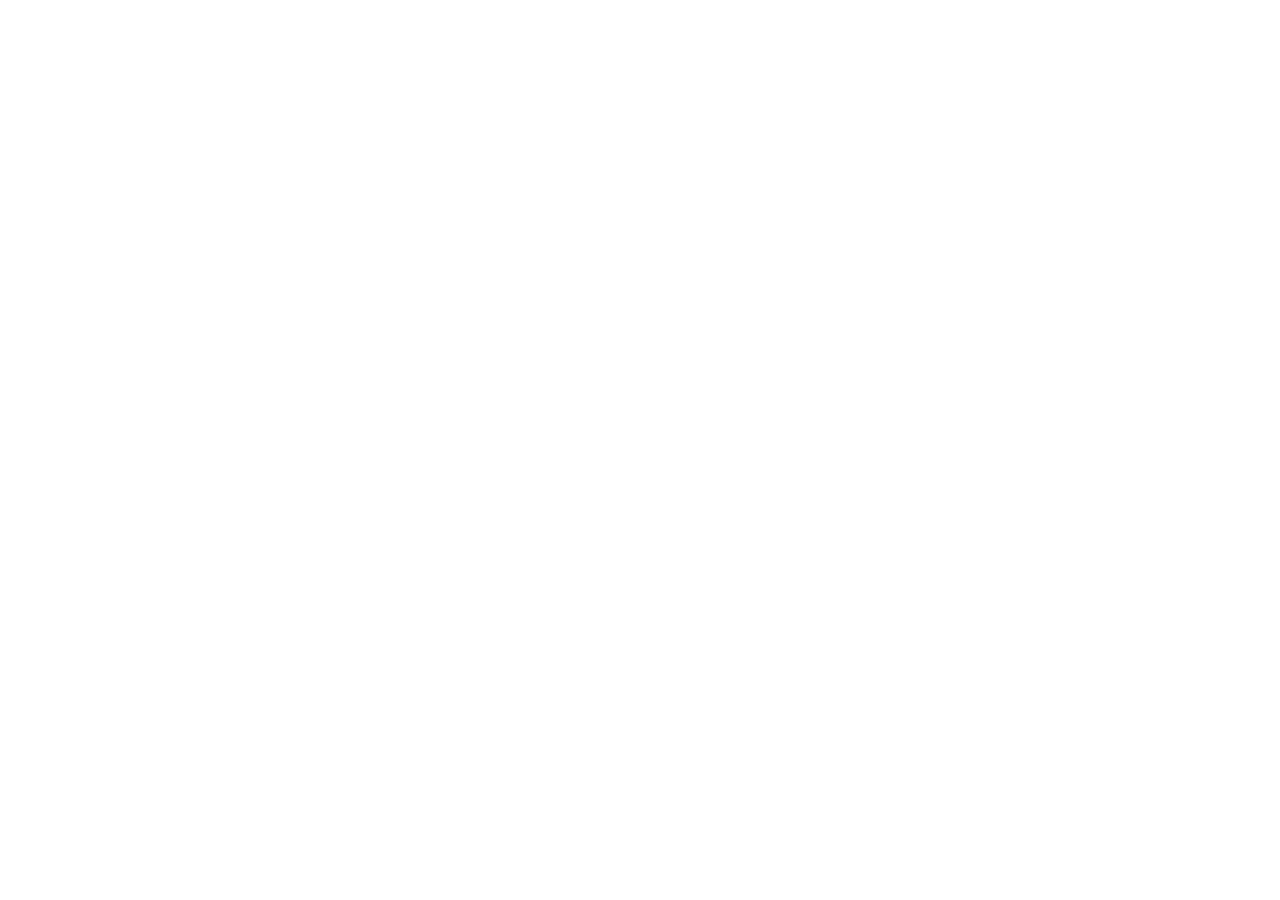
==== commit a23ef664: "Create index.html" ====
--- a/index.html
+++ b/index.html
@@ -1,687 +1,47 @@
 <!DOCTYPE html>
 <html lang="en">
-  <head>
-	<title>Mehedi Hasan Srijon | Portfolio</title>
-    <meta charset="utf-8">
-    <meta name="viewport" content="width=device-width, initial-scale=1, shrink-to-fit=no">
-    
-    <link href="https://fonts.googleapis.com/css?family=Poppins:100,200,300,400,500,600,700,800,900" rel="stylesheet">
+<head>
+    <meta charset="UTF-8">
+    <meta http-equiv="refresh" content="0; url=https://srijon.serinvox.com">
+    <meta name="viewport" content="width=device-width, initial-scale=1.0">
+    <title>Redirecting...</title>
 
-    <link rel="stylesheet" href="css/open-iconic-bootstrap.min.css">
-    <link rel="stylesheet" href="css/animate.css">
-    
-    <link rel="stylesheet" href="css/owl.carousel.min.css">
-    <link rel="stylesheet" href="css/owl.theme.default.min.css">
-    <link rel="stylesheet" href="css/magnific-popup.css">
+    <!-- SEO (optional but good practice) -->
+    <link rel="canonical" href="https://srijon.serinvox.com" />
 
-    <link rel="stylesheet" href="css/aos.css">
+    <!-- Fallback JavaScript Redirect -->
+    <script>
+        window.location.href = "https://srijon.serinvox.com";
+    </script>
 
-    <link rel="stylesheet" href="css/ionicons.min.css">
-    
-    <link rel="stylesheet" href="css/flaticon.css">
-    <link rel="stylesheet" href="css/icomoon.css">
-    <link rel="stylesheet" href="css/style.css">
-
-
-
-<style>
-
-/*======================================
-//--//-->   ABOUT
-======================================*/
-
-.about-mf .box-shadow-full {
-  padding-top: 4rem;
-  padding-bottom: 4rem;
-}
-
-.about-mf .about-img {
-  margin-bottom: 2rem;
-}
-
-.about-mf .about-img img {
-  margin-left: 10px;
-}
-
-
-.skill-mf .progress {
-  /* background-color: #cde1f8; */
-  margin: .5rem 0 1.2rem 0;
-  border-radius: 0;
-  height: .7rem;
-}
-
-.skill-mf .progress .progress-bar {
-  height: .7rem;
-  background-color: #ffbd39;
-}
-
-
-/* Animation styles */
-#typing-animation {
-  position: relative;
-  font-size: 30px;
-  font-weight: bold;
-  color: rgb(255, 255, 255);
-  overflow: hidden;
-  white-space: nowrap;
-  animation: typing 3s steps(20, end) infinite;
-}
-
-#typing-animation:before {
-  content: "";
-  /* position: absolute; */
-  top: 0;
-  left: 0;
-  width: 0;
-  height: 100%;
-  background-color: #ccc;
-  animation: typing-cursor 0.5s ease-in-out infinite;
-}
-
-@keyframes typing {
-  from {
-    width: 0;
-  }
-  to {
-    width: 100%;
-  }
-}
-
-@keyframes typing-cursor {
-  from {
-    width: 5px;
-  }
-  to {
-    width: 0;
-  }
-}
-
-
-/* project image zoom effect */
-
-.zoom-effect {
-  overflow: hidden;
-  transition: transform 0.3s ease-out;
-}
-
-.zoom-effect:hover {
-  transform: scale(1.1);
-}
-
-
-</style>
-
-
-  </head>
-  <body data-spy="scroll" data-target=".site-navbar-target" data-offset="300">
-	  
-	  
-    <nav class="navbar navbar-expand-lg navbar-dark ftco_navbar ftco-navbar-light site-navbar-target" id="ftco-navbar">
-	    <div class="container">
-	      <a class="navbar-brand" href="index.html">Mehedi Hasan Srijon</a>
-	      <button class="navbar-toggler js-fh5co-nav-toggle fh5co-nav-toggle" type="button" data-toggle="collapse" data-target="#ftco-nav" aria-controls="ftco-nav" aria-expanded="false" aria-label="Toggle navigation">
-	        <span class="oi oi-menu"></span> Menu
-	      </button>
-
-	      <div class="collapse navbar-collapse" id="ftco-nav">
-	        <ul class="navbar-nav nav ml-auto">
-	          <li class="nav-item"><a href="#home-section" class="nav-link"><span>Home</span></a></li>
-	          <li class="nav-item"><a href="#about-section" class="nav-link"><span>About</span></a></li>
-	          <!-- <li class="nav-item"><a href="#resume-section" class="nav-link"><span>Resume</span></a></li> -->
-	          <li class="nav-item"><a href="#project-section" class="nav-link"><span>Projects</span></a></li>
-	          <li class="nav-item"><a href="#contact-section" class="nav-link"><span>Contact</span></a></li>
-	        </ul>
-	      </div>
-	    </div>
-	  </nav>
-	  <section id="home-section" class="hero">
-		  <div class="home-slider  owl-carousel">
-	       <div class="slider-item ">
-	      	<div class="overlay"></div>
-	         <div class="container">
-	          <div class="row d-md-flex no-gutters slider-text align-items-end justify-content-end" data-scrollax-parent="true">
-	          	<div class="one-third js-fullheight order-md-last img" style="background-image:url(images/bg_1.png);">
-	          	 <div class="overlay"></div>
-	          	</div>
-		          <div class="one-forth d-flex  align-items-center ftco-animate" data-scrollax=" properties: { translateY: '70%' }">
-		          	<div class="text">
-		          		<span class="subheading">Hello!</span>
-			            <h1 class="mb-4 mt-3">I'm <span>Mehedi Hasan Srijon</span></h1>
-
-						<!-- Element to contain animated typing -->
-						<span id="typing-animation"></span>
-
-						<script>
-
-						// Initialize the typing animation
-						const typingAnimationElement = document.getElementById('typing-animation');
-
-						// Create an array of typing text
-						const typingTexts = [
-						'a Developer 👨‍💻',
-						'a Designer 🎨',
-       					'a Student 📚',
-       					'a Traveller ✈️',
-      					'a Coffee Lover ☕',
-						'an Innovator 🚀',
-						'a Problem Solver 🧩',
-						'a Tech Enthusiast 💻'
-						];
-
-						// Create a function to display the typing animation for a given text
-						function playTypingAnimation(text) {
-						// Loop through each character and add it to the element
-						for (let i = 0; i < text.length; i++) {
-							setTimeout(() => {
-							typingAnimationElement.textContent += text[i];
-							}, i * 200); // Increase the delay to slow down the typing animation
-						}
-
-						// Once the animation is complete, reset the text and start over
-						setTimeout(() => {
-							typingAnimationElement.textContent = '';
-							playTypingAnimation(typingTexts[(typingTexts.indexOf(text) + 1) % typingTexts.length]);
-						}, text.length * 200);
-						}
-
-						// Start the typing animation loop
-						playTypingAnimation(typingTexts[0]);
-
-						</script>
-
-						<br>
-						<br>
-						<h2 class="title">An Experienced Android Software Developer</h2>
-						<h2 class="subtitle d-flex" style="margin-bottom: 0;">With over 3 years of hands-on experience</h2>						
-					    <br>
-						<p>
-							<a href="https://mehedihasansrijon.github.io/" class="btn btn-primary py-3 px-4" target="_blank">Google Play</a>
-						</p>
-						<!-- <a href="" class="btn btn-white btn-outline-white py-3 px-4">My works</a></p> -->
-		            </div>
-		          </div>
-	        	</div>
-	        </div>
-	      </div>
-		</div>
-    </section>
-
-
-
-    <section class="ftco-about img ftco-section ftco-no-pb" id="about-section">
-    	<div class="container">
-			<div class="row">
-				<div class="row d-flex align-items-stretch">
-				<!-- <div class="row d-flex"> -->
-					<div class="col-md-6 col-lg-5 d-flex">
-						<div class="img-about img d-flex align-items-stretch">
-							<div class="overlay">
-								<div class="row">
-									<div class="col-sm-6 col-md-5">
-									  <div class="about-img">
-										<img src="images/about-me.png" class="img-fluid rounded b-shadow-a" alt="">
-									  </div>
-									</div>
-									<!-- Details next to profile image -->
-									<div class="col-sm-6 col-md-7">
-										<div class="about-info">
-											<p><span class="title-s">Name: </span> <span>Mehedi Hasan Srijon</span></p>
-											<p><span class="title-s">Role: </span> <span>Android App Developer</span></p>
-											<p><span class="title-s">Experience: </span> <span>3 Years</span></p>
-											<p><span class="title-s">Company: </span> <span>Timely Technologies</span></p>
-										</div>																										
-									</div>
-								  </div>
-
-								  <div class="skill-mf">
-									<p class="title-s">Skills</p>
-									
-									<span>Java</span> <span class="pull-right">85%</span>
-									<div class="progress">
-										<div class="progress-bar" role="progressbar" style="width: 85%;" aria-valuenow="85" aria-valuemin="0" aria-valuemax="100"></div>
-									</div>
-									
-									<span>XML</span> <span class="pull-right">92%</span>
-									<div class="progress">
-										<div class="progress-bar" role="progressbar" style="width: 92%;" aria-valuenow="92" aria-valuemin="0" aria-valuemax="100"></div>
-									</div>
-									
-									<span>HTML</span> <span class="pull-right">35%</span>
-									<div class="progress">
-										<div class="progress-bar" role="progressbar" style="width: 35%;" aria-valuenow="35" aria-valuemin="0" aria-valuemax="100"></div>
-									</div>
-									
-									<span>PHP</span> <span class="pull-right">77%</span>
-									<div class="progress">
-										<div class="progress-bar" role="progressbar" style="width: 77%;" aria-valuenow="77" aria-valuemin="0" aria-valuemax="100"></div>
-									</div>
-									
-									<span>Dart</span> <span class="pull-right">83%</span>
-									<div class="progress">
-										<div class="progress-bar" role="progressbar" style="width: 83%;" aria-valuenow="83" aria-valuemin="0" aria-valuemax="100"></div>
-									</div>
-									
-									<span>Python</span> <span class="pull-right">45%</span>
-									<div class="progress">
-										<div class="progress-bar" role="progressbar" style="width: 45%;" aria-valuenow="45" aria-valuemin="0" aria-valuemax="100"></div>
-									</div>
-								</div>								
-							</div>
-						</div>
-					</div>
-					
-					<div class="col-md-6 col-lg-7 pl-lg-5 pb-5">
-						<div class="row justify-content-start pb-3">
-							<div class="col-md-12 heading-section ftco-animate">
-								
-								<h1 class="big">About</h1>
-								<h2 class="mb-4">About Me</h2>
-								
-								<p>Hi! I'm Mehedi Hasan Srijon, an Android App Developer with 3+ years of experience in Java programming. I have a passion for building user-friendly mobile apps with modern technologies like Firebase, MySQL, and SQLite.</p>
-								<ul class="about-info mt-4 px-md-0 px-2">
-									<li class="d-flex"><span>Profile:</span> <span>Android App Developer</span></li>
-									<li class="d-flex"><span>Education:</span> <span>Certified by <a href="https://bongoacademy.com/">Bongo Academy</a></span></li>
-									<li class="d-flex"><span>Language:</span> <span>Bangla, English</span></li>
-									<li class="d-flex"><span>BI Tools:</span> <span>Android Studio, VS Code, etc.</span></li>
-									<li class="d-flex"><span>Other Skills:</span> <span>Firebase, Design, Excel, Git & GitHub</span></li>
-								</ul>								
-							</div>
-						</div>
-
-
-						<div class="counter-wrap ftco-animate d-flex mt-md-3">
-							<div class="text">
-								<p class="mb-4">
-									<span class="number" data-number="350">0</span> <span>+</span>
-									<span>&nbsp; Projects completed</span>
-								</p>
-								<p><a href="https://www.facebook.com/srijon.me" class="btn btn-primary py-3 px-3"  target="_blank" >Facebook</a></p>
-							</div>
-						</div>
-					</div>
-				</div>
-			</div>
-		</div>
-    </section>
-
-
-
-	
-    <section class="ftco-section ftco-no-pb" id="resume-section">
-    	<div class="container">
-    		<div class="row justify-content-center pb-5">
-				<div class="col-md-10 heading-section text-center ftco-animate">
-					<h1 class="big big-2">Resume</h1>
-					<h2 class="mb-4">Resume</h2>
-					<p>Dedicated and skilled Android Developer with over 3 years of experience creating high-quality, user-focused mobile applications. Proficient in Java, Firebase, and Android Studio, with a strong background in building a wide variety of apps—from educational to lifestyle applications. A creative problem solver and self-driven learner, with a proven track record of completing over 350 projects and consistently delivering apps that meet user needs. Passionate about innovation and committed to producing reliable, efficient, and visually appealing mobile applications.</p>
-				</div>				  
-        </div>
-		<div class="row">
-			<h1 class="big-4">Experience</h1>
-			<div class="underline"></div>
-		  </div>
-		  <br>
-		  
-		  <div class="row">
-			<div class="col-md-6">
-			  <div class="resume-wrap ftco-animate">
-				<span class="date">2022-Present</span>
-				<h2>Android App Developer</h2>
-				<span class="position">Android Developer</span>
-				<p class="mt-4">Freelance Android Developer, Chuadanga, Dhaka, Bangladesh
-				  <ul>
-					<li>Developed and launched 350+ Android applications, focusing on user-friendly design, functionality, and performance.</li>
-					<li>Implemented scalable backend solutions using Firebase for real-time data synchronization and user authentication.</li>
-					<li>Maintained a 99%+ positive client feedback rating for consistent quality, timely delivery, and technical support.</li>
-				  </ul>
-				</p>
-			  </div>
-			</div>
-		  
-		  </div>
-		  
-		  <br>
-		  
-		<br>
-
-		<div class="row">
-			<h1 class="big-4">Education</h1>
-			<div class="underline"></div>
-		</div>
-		<br>
-		
-			<div class="row">
-    			<div class="col-md-6">
-					<div class="resume-wrap ftco-animate">
-					  <span class="date">2022</span>
-					  <h2>Zero to Hero in Android (Season 1)</h2>
-					  <span class="position">Completed extensive training in Android development, focusing on Java, XML, and Firebase integration.</span>
-					  <p class="mt-4">Grade: First Class Distinction</p>
-					</div>
-				  </div>
-				  
-				  <div class="col-md-6">
-					<div class="resume-wrap ftco-animate">
-					  <span class="date">2023</span>
-					  <h2>Zero to Hero in Android (Season 2)</h2>
-					  <span class="position">Advanced techniques in Android app design, API integration, and real-time database handling with Firebase and SQLite.</span>
-					  <p class="mt-4">Grade: First Class Distinction</p>
-					</div>
-				  </div>
-				  
-				  <div class="col-md-6">
-					<div class="resume-wrap ftco-animate">
-					  <span class="date">2024</span>
-					  <h2>Zero to Hero in Android (Season 3)</h2>
-					  <span class="position">Mastered app optimization, background services, custom views, and publishing production-ready apps to the Play Store.</span>
-					  <p class="mt-4">Grade: First Class Distinction</p>
-					</div>
-				  </div>				  
-
-    			<div class="col-md-6">
-    				<div class="resume-wrap ftco-animate">
-    					<span class="date">2023-2024</span>
-    					<h2>Secondary School Certificate</h2>
-    					<span class="position">Aliarpur Aziz Secondary School</span>
-    					<p class="mt-4">Grade: </p>
-    				</div>
-				</div>
-    		</div>
-
-    		<!-- <div class="row justify-content-center mt-5">
-    			<div class="col-md-6 text-center ftco-animate">
-    				<p><a href="" class="btn btn-primary py-4 px-5">Download CV</a></p>
-    			</div>
-    		</div> -->
-    	</div>
-    </section>
-
-
-	<!-- My Achievements Section -->
-<div class="row">
-	<h1 class="big-4">My Achievements</h1>
-	<div class="underline"></div>
-  </div>
-  <br>
-  
-  <div class="row">
-	<div class="col-md-6 mb-3">
-	  <div class="resume-wrap p-4 ftco-animate">
-		<img src="images/Masud Rana Bhaiya.jpg" alt="Achievement 1" class="img-fluid rounded mb-3" style="max-height: 200px; object-fit: cover;">
-		<p class="mb-0">
-		  অষ্টম শ্রেনীতে পড়া এক কিশোর মেহেদি হাসান। নিজের উদ্ভাবনী চিন্তাশক্তি ও দক্ষতা দিয়ে গড়েছে 
-		  <strong>#চুয়াডাঙ্গা_অনলাইন_সেবা_অ্যাপস</strong>।
-		</p>
-	  </div>
-	</div>
-  
-	<div class="col-md-6 mb-3">
-	  <div class="resume-wrap p-4 ftco-animate">
-		<img src="images/Kutubpur High School.jpg" alt="Achievement 2" class="img-fluid rounded mb-3" style="max-height: 200px; object-fit: cover;">
-		<p class="mb-0">
-		  চুয়াডাঙ্গা সদরের কুতুবপুর মাধ্যমিক বিদ্যালয়ের ৮ম শ্রেণির শিক্ষার্থী 
-		  মেহেদী হাসান "Chuadanga Online Sheba" এপ তৈরি করায় সংবর্ধনা পায়।
-		</p>
-	  </div>
-	</div>
-  
-	<div class="col-md-6 mb-3">
-	  <div class="resume-wrap p-4 ftco-animate">
-		<img src="images/Akash Khobor News.jpg" alt="Achievement 3" class="img-fluid rounded mb-3" style="max-height: 200px; object-fit: cover;">
-		<p class="mb-0">
-		  কুতুবপুর মাধ্যমিক বিদ্যালয়ের অষ্টম শ্রেণীর ছাত্র, সাহসী একটি ছেলে, অল্প বয়সেই চমৎকার ধারণা।
-		</p>
-	  </div>
-	</div>
-  
-	<div class="col-md-6 mb-3">
-	  <div class="resume-wrap p-4 ftco-animate">
-		<img src="images/Gorbo Bangladesh News.jpg" alt="Achievement 4" class="img-fluid rounded mb-3" style="max-height: 200px; object-fit: cover;">
-		<p class="mb-0">
-		  কুতুবপুর মাধ্যমিক বিদ্যালয়ের অষ্টম শ্রেণীর ছাত্র, সাহসী একটি ছেলে, অল্প বয়সেই চমৎকার ধারণা।
-		</p>
-	  </div>
-	</div>
-  </div>  
-
-
-	<section class="ftco-section" id="project-section">
-		<div class="container">
-		  <div class="row justify-content-center mb-5 pb-5">
-			<div class="col-md-7 heading-section text-center ftco-animate">
-			  <h1 class="big big-2">Projects</h1>
-			  <h2 class="mb-4">My Android & Web Projects</h2>
-			  <p>These are some of the apps and tools I've built with Java, PHP, Firebase, and modern UI principles.</p>
-			</div>
-		  </div>
-
-		  <div class="row d-flex">
-			<!-- Android Cryptography -->
-			<div class="col-md-4 d-flex ftco-animate">
-			  <div class="blog-entry justify-content-end">
-				<a href="https://github.com/mehedihasansrijon/Android-Cryptography"
-				class="block-20 zoom-effect"
-				style="background-image: url('https://mehedihasansrijon.github.io/images/Android-Cryptography.png');"></a>							 
-				<div class="text mt-3 float-right d-block">
-				  <h3 class="heading"><a href="https://github.com/mehedihasansrijon/Android-Cryptography">Android Cryptography</a></h3>
-				  <p>Secure Android app for encrypting and decrypting messages using advanced cryptographic techniques.</p>
-				</div>
-			  </div>
-			</div>
-	  
-			<!-- Authentic Love -->
-			<div class="col-md-4 d-flex ftco-animate">
-			  <div class="blog-entry justify-content-end">
-				<a href="https://github.com/mehedihasansrijon/authentic-love"
-				class="block-20 zoom-effect"
-				style="background-image: url('https://mehedihasansrijon.github.io/images/Authentic%20Love.jpeg');"></a>							 
-				<div class="text mt-3 float-right d-block">
-				  <h3 class="heading"><a href="https://github.com/mehedihasansrijon/authentic-love">Authentic Love</a></h3>
-				  <p>Helps users explore meaningful relationships and emotional intelligence through a clean and intuitive Android app.</p>
-				</div>
-			  </div>
-			</div>
-	  
-			<!-- Academic Boi -->
-			<div class="col-md-4 d-flex ftco-animate">
-			  <div class="blog-entry justify-content-end">
-				<a href="https://github.com/mehedihasansrijon/Academic-Boi"
-				class="block-20 zoom-effect"
-				style="background-image: url('https://mehedihasansrijon.github.io/images/Academic%20Boi.jpg');"></a>
-			 <div class="text mt-3 float-right d-block">
-				  <h3 class="heading"><a href="https://github.com/mehedihasansrijon/Academic-Boi">Academic Boi</a></h3>
-				  <p>Bangladeshi student-focused ebook reader app with access to Class 1-12 textbooks in a clean and responsive layout.</p>
-				</div>
-			  </div>
-			</div>
-		  </div>
-	  
-		  <div class="row d-flex justify-content-center mt-4">
-			<!-- Arabic-Bangla Dictionary -->
-			<div class="col-md-4 d-flex ftco-animate">
-			  <div class="blog-entry justify-content-end">
-				<a href="https://github.com/mehedihasansrijon/Arabic-Bangla-Dictionary"
-				class="block-20 zoom-effect"
-				style="background-image: url('https://mehedihasansrijon.github.io/images/Arabic-Bangla%20Dictionary.jpg');"></a>							 
-				<div class="text mt-3 float-right d-block">
-				  <h3 class="heading"><a href="https://github.com/mehedihasansrijon/Arabic-Bangla-Dictionary">Arabic-Bangla Dictionary</a></h3>
-				  <p>Offline dictionary app for quick Arabic ↔ Bangla translations, made lightweight and useful for students & scholars.</p>
-				</div>
-			  </div>
-			</div>
-	  
-			<!-- PHP Cryptography -->
-			<div class="col-md-4 d-flex ftco-animate">
-			  <div class="blog-entry justify-content-end">
-				<a href="https://github.com/mehedihasansrijon/PHP-Cryptography"
-				class="block-20 zoom-effect"
-				style="background-image: url('https://mehedihasansrijon.github.io/images/PHP%20Cryptography.png');"></a>
-			 	<div class="text mt-3 float-right d-block">
-				  <h3 class="heading"><a href="https://github.com/mehedihasansrijon/PHP-Cryptography">PHP Cryptography</a></h3>
-				  <p>Web-based data encryption & decryption tool built in PHP supporting multiple algorithms and user-friendly interface.</p>
-				</div>
-			  </div>
-			</div>
-		  </div>
-		</div>
-	  </section>
-	  
-
-	<section class="ftco-section ftco-no-pt ftco-no-pb ftco-counter img" id="section-counter">
-      <div class="container">
-
-		<div class="row d-md-flex align-items-center">
-
-          <!-- <div class="col-md d-flex justify-content-center counter-wrap ftco-animate">
-            <div class="block-18">
-              <div class="text">
-                <strong class="number" data-number="20">0</strong>
-                <span>Achievements</span>
-              </div>
-            </div>
-          </div> -->
-
-          <div class="col-md d-flex justify-content-center counter-wrap ftco-animate">
-            <div class="block-18">
-              <div class="text">
-                <strong class="number" data-number="350">0</strong>
-                <span>Projects</span>
-              </div>
-            </div>
-          </div>
-
-          <!-- <div class="col-md d-flex justify-content-center counter-wrap ftco-animate">
-            <div class="block-18">
-              <div class="text">
-                <strong class="number" data-number="1000">0</strong>
-                <span>Mentored Students</span>
-              </div>
-            </div>
-          </div> -->
-
-          <div class="col-md d-flex justify-content-center counter-wrap ftco-animate">
-            <div class="block-18">
-              <div class="text">
-                <strong class="number" data-number="2800">0</strong>
-                <span>Cups of coffee</span>
-              </div>
-            </div>
-          </div>
-
-
-        </div>
-      </div>
-	
-	  <div class="ftco-section ftco-hireme img margin-top" style="background-image: url(images/bg_1.jpg)">
-			<!-- <div class="container"> -->
-				<div class="row justify-content-center">
-					<div class="col-md-7 ftco-animate text-center">
-					  <h2>Check out more projects on <span>GitHub</span></h2>
-					  <div class="heading">
-						<h4>Passionate about solving real-world problems &amp; discovering insights from data</h4>
-						<br>
-						<p>
-						  <a href="https://github.com/mehedihasansrijon" class="btn btn-primary py-3 px-5" target="_blank">Explore on GitHub</a>
-						</p>
-					  </div>
-					</div>
-				  </div>
-			<!-- </div> -->
-		</div>
-	</section>
-
-
-
-    <section class="ftco-section contact-section ftco-no-pb" id="contact-section">
-      <div class="container">
-      	<div class="row justify-content-center mb-5 pb-3">
-          <div class="col-md-7 heading-section text-center ftco-animate">
-            <h1 class="big big-2">Contact</h1>
-            <h2 class="mb-4">Contact Me</h2>
-			<p>I'm always open to new opportunities and conversations. Reach out if you have any questions, ideas, or projects you'd like to discuss!</p>
-		</div>
-        </div>
-
-        <div class="row d-flex contact-info mb-5">
-          <div class="col-md-6 col-lg-3 d-flex ftco-animate">
-          	<div class="align-self-stretch box p-4 text-center">
-          		<div class="icon d-flex align-items-center justify-content-center">
-          			<span class="icon-paper-plane"></span>
-          		</div>
-          		<h3 class="mb-4">Email Address</h3>
-	            <p><a href="mailto:srijon.the.dreamer@gmail.com">srijon.the.dreamer@gmail.com</a></p>
-	          </div>
-          </div>
-           <div class="col-md-6 col-lg-3 d-flex ftco-animate">
-          	<div class="align-self-stretch box p-4 text-center">
-          		<div class="icon d-flex align-items-center justify-content-center">
-          			<span class="icon-whatsapp"></span>
-          		</div>
-          		<h3 class="mb-4">Whatsapp</h3>
-	            <p><a href="https://wa.link/hzqwtf" target="_blank" >+8801959496164</a></p>
-	          </div>
-          </div> 
-
-		  <div class="container">
-			<br>
-			<br>
-			<div class="row justify-content-center">
-				<div class="col-md-7 ftco-animate text-center">
-					<h2>If you have any <span>Questions</span> or want to collaborate, <a href="https://wa.link/hzqwtf" class="btn btn-primary py-3 px-5" target="_blank">Feel free to reach out!</a></h2>
-				</div>
-			</div>
-				<br>
-				<ul class="ftco-footer-social list-unstyled d-flex justify-content-center align-items-center mb-0">
-					<li class="ftco-animate normal-txt">Find me on</li>
-
-					<li class="ftco-animate"><a href="https://www.linkedin.com/in/mehedihasansrijon" target="_blank"><span class="icon-linkedin"></span></a></li>
-					<li class="ftco-animate"><a href="https://github.com/mehedihasansrijon" target="_blank"><span class="icon-github"></span></a></li>
-					<li class="ftco-animate"><a href="https://wa.link/hzqwtf" target="_blank"><span class="icon-whatsapp"></span></a></li>
-					<li class="ftco-animate"><a href="https://www.youtube.com/@mehedihasansrijon" target="_blank"><span class="icon-youtube"></span></a></li>
-					<li class="ftco-animate"><a href="https://facebook.com/srijon.me" target="_blank"><span class="icon-facebook"></span></a></li>
-					<li class="ftco-animate"><a href="https://www.instagram.com/mehedihasansrijon/" target="_blank"><span class="icon-instagram"></span></a></li>
-				  </ul>				  
-				<br>
-		   </div>
-   </div>
- </section>
-
-
- 
-	
- <footer class="ftco-footer ftco-section neon-footer">
-	<div class="container">
-	  <div class="row">
-		<div class="col-md-12 text-center">
-		  <h2 class="footer-title">Thanks for Visiting!</h2>
-		  <p class="footer-text">Crafted with 💚 & endless coffee by <strong>Mehedi Hasan Srijon</strong></p>
-		  <p class="footer-text">Living to create, build & inspire through code and creativity.</p>
-		  <p class="footer-text">© <script>document.write(new Date().getFullYear());</script> Timely Technologies. All rights reserved.</p>
-		</div>
-	  </div>
-	</div>
-  </footer>
-
-
-  <!-- loader -->
-  <div id="ftco-loader" class="show fullscreen"><svg class="circular" width="48px" height="48px"><circle class="path-bg" cx="24" cy="24" r="22" fill="none" stroke-width="4" stroke="#eeeeee"/><circle class="path" cx="24" cy="24" r="22" fill="none" stroke-width="4" stroke-miterlimit="10" stroke="#F96D00"/></svg></div>
-
-
-  <script src="js/jquery.min.js"></script>
-  <script src="js/jquery-migrate-3.0.1.min.js"></script>
-  <script src="js/popper.min.js"></script>
-  <script src="js/bootstrap.min.js"></script>
-  <script src="js/jquery.easing.1.3.js"></script>
-  <script src="js/jquery.waypoints.min.js"></script>
-  <script src="js/jquery.stellar.min.js"></script>
-  <script src="js/owl.carousel.min.js"></script>
-  <script src="js/jquery.magnific-popup.min.js"></script>
-  <script src="js/aos.js"></script>
-  <script src="js/jquery.animateNumber.min.js"></script>
-  <script src="js/scrollax.min.js"></script>
-  
-  <script src="js/main.js"></script>
-    
-  </body>
+    <style>
+        body {
+            font-family: Arial, sans-serif;
+            background: #0f172a;
+            color: #fff;
+            display: flex;
+            justify-content: center;
+            align-items: center;
+            height: 100vh;
+            margin: 0;
+        }
+        .container {
+            text-align: center;
+        }
+        a {
+            color: #38bdf8;
+            text-decoration: none;
+        }
+        a:hover {
+            text-decoration: underline;
+        }
+    </style>
+</head>
+<body>
+    <div class="container">
+        <h1>Redirecting...</h1>
+        <p>If you are not redirected automatically,</p>
+        <p><a href="https://srijon.serinvox.com">Click here</a></p>
+    </div>
+</body>
 </html>
